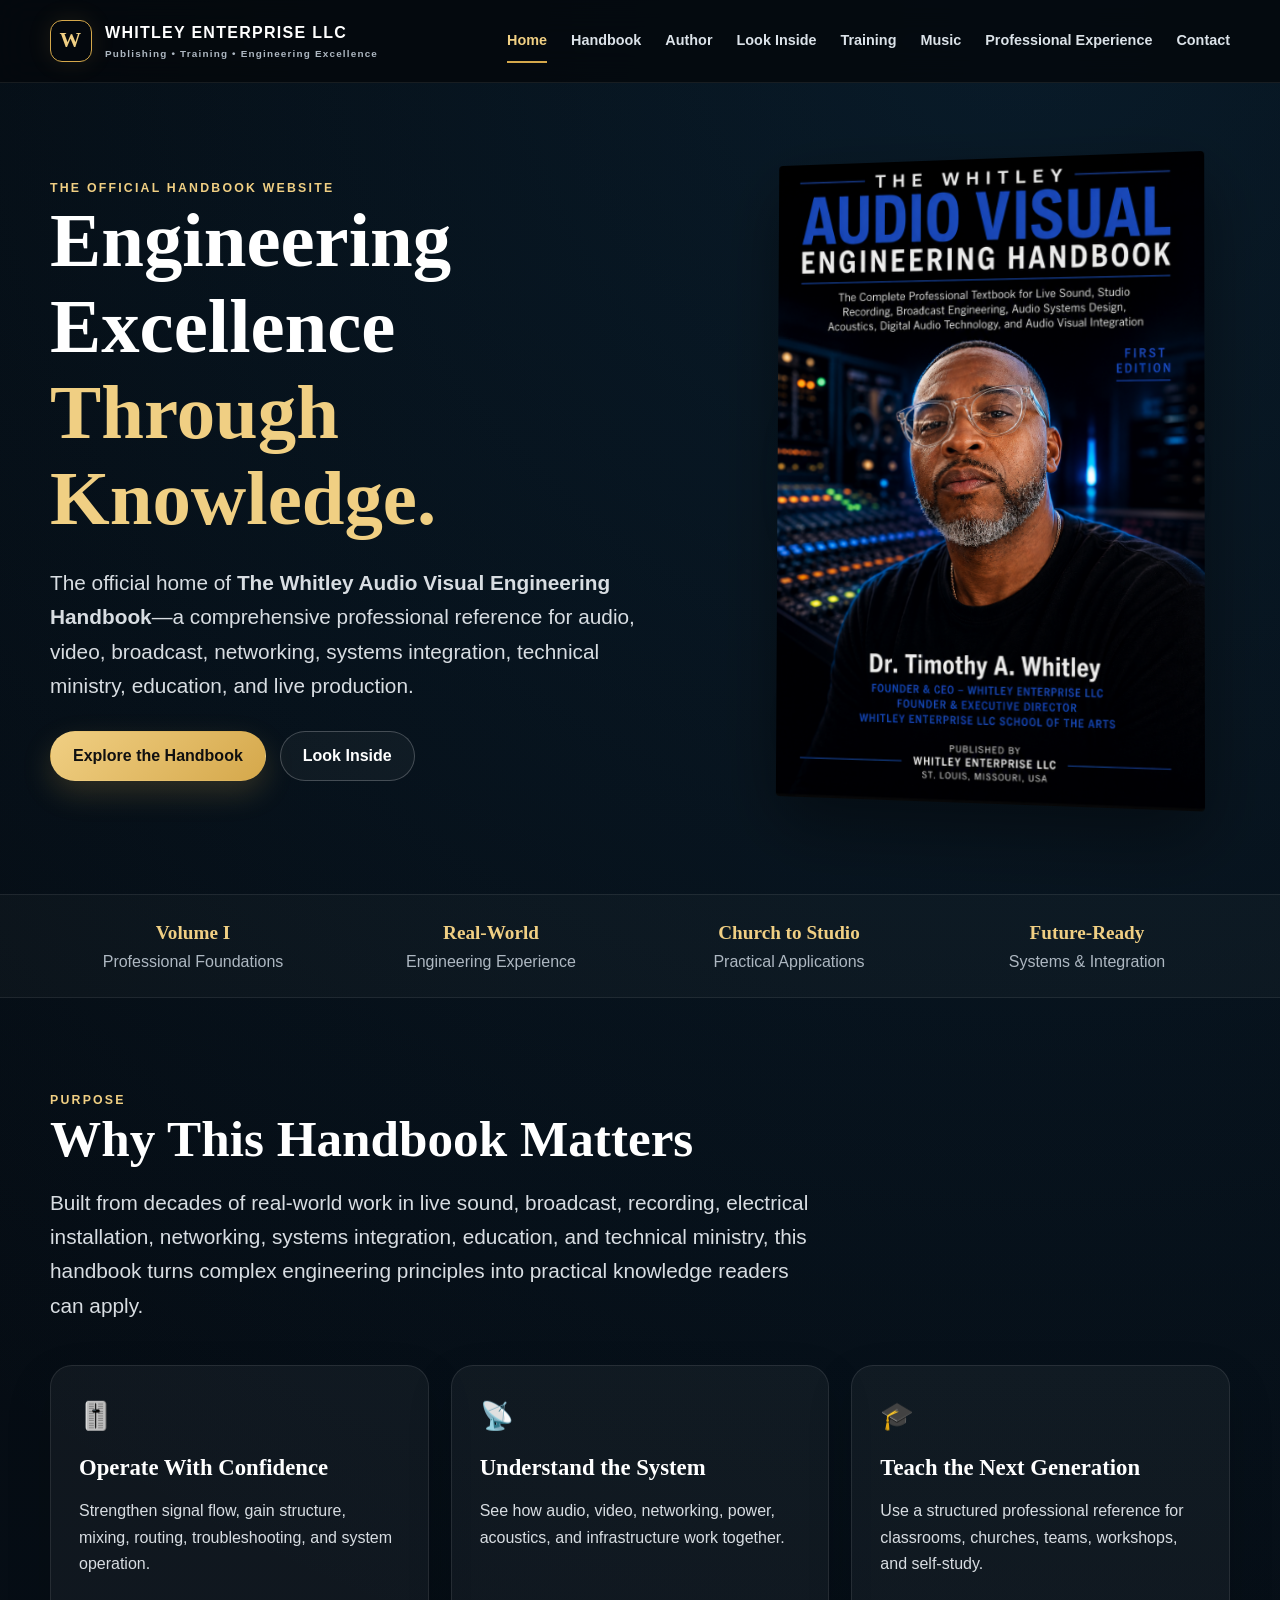
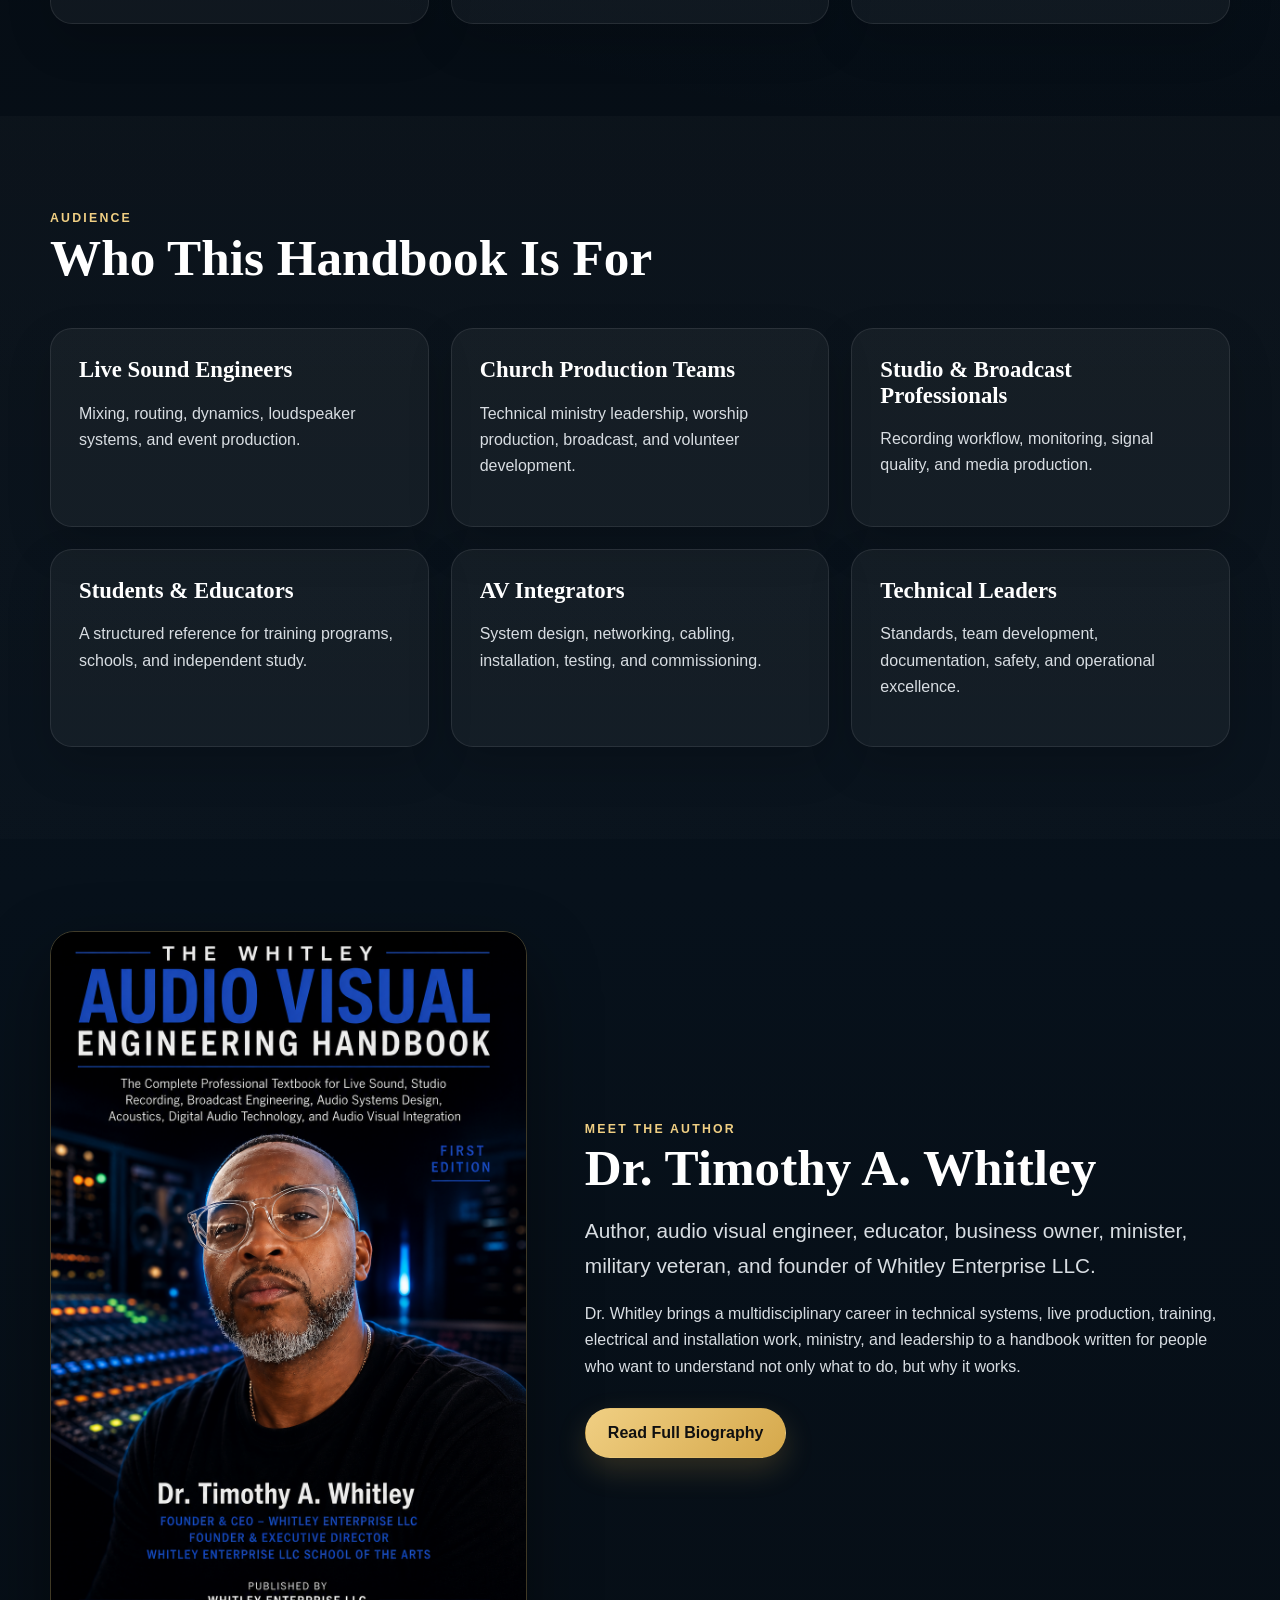
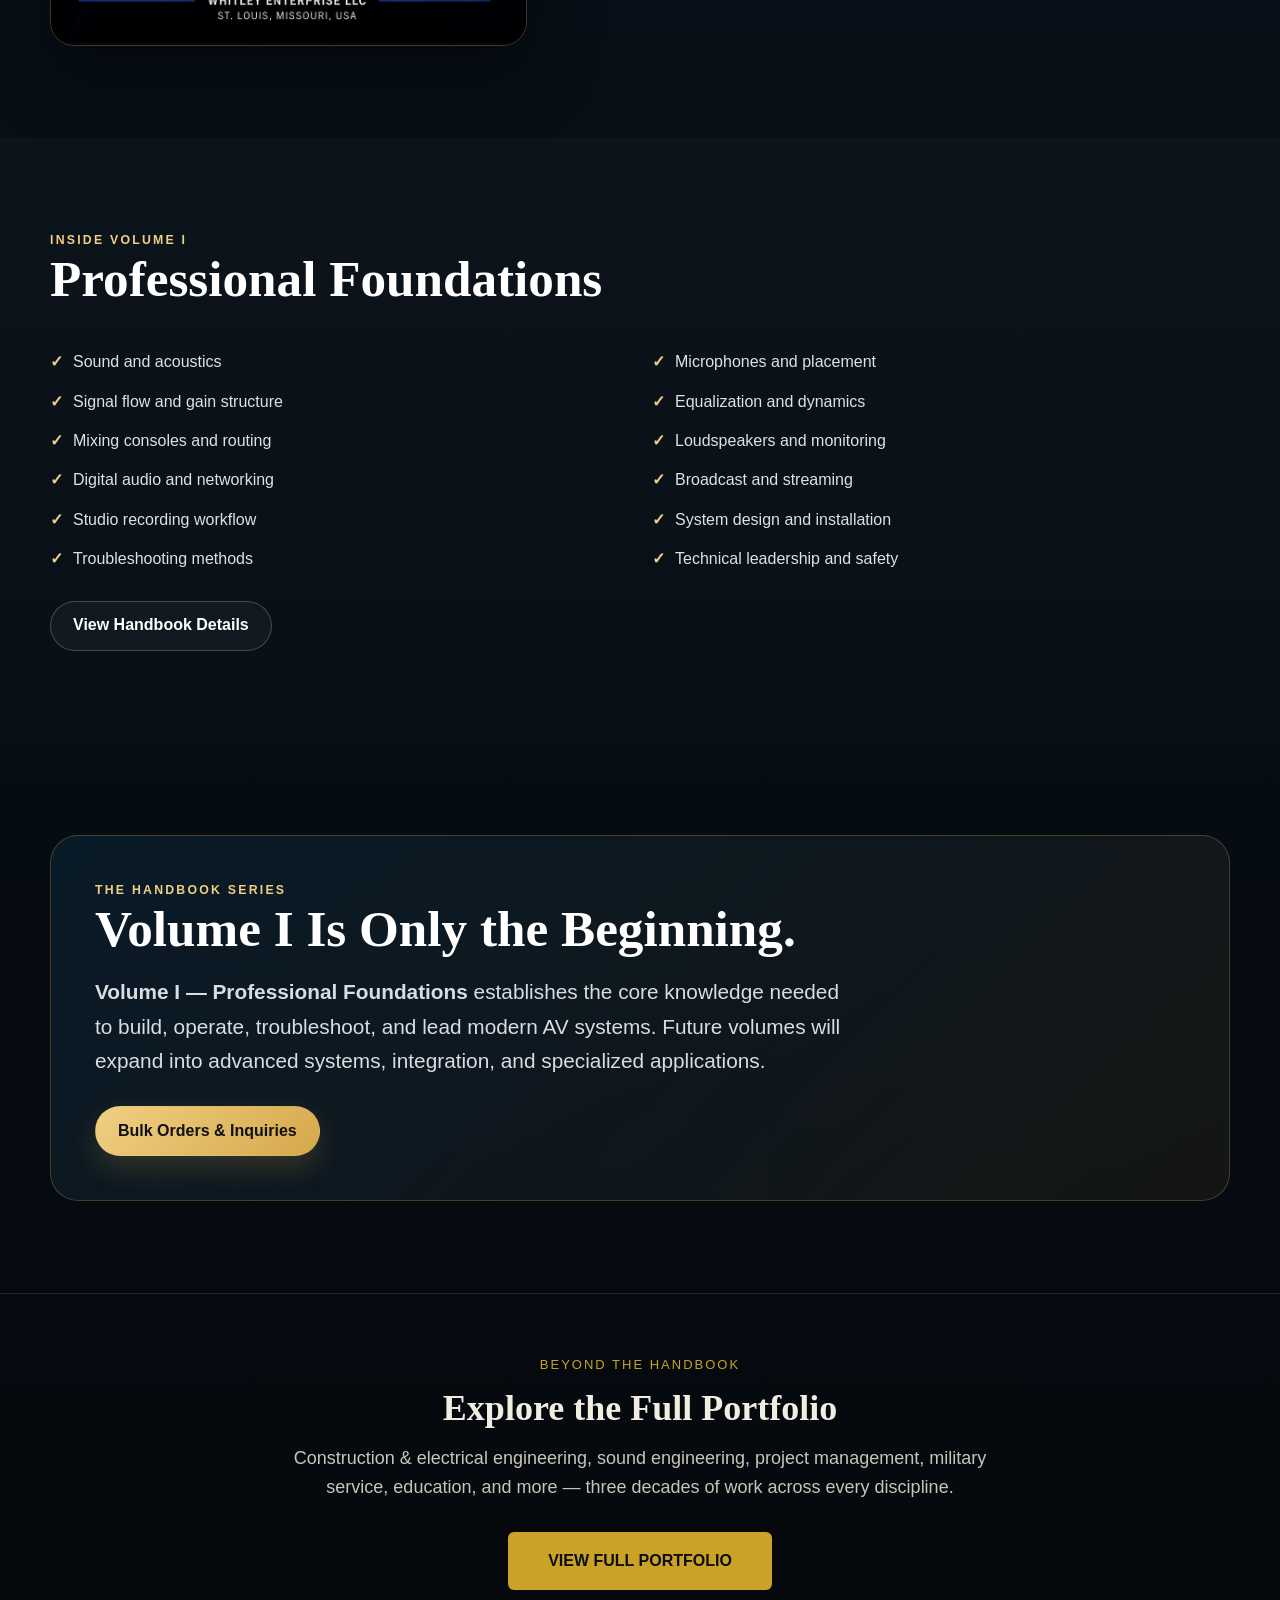
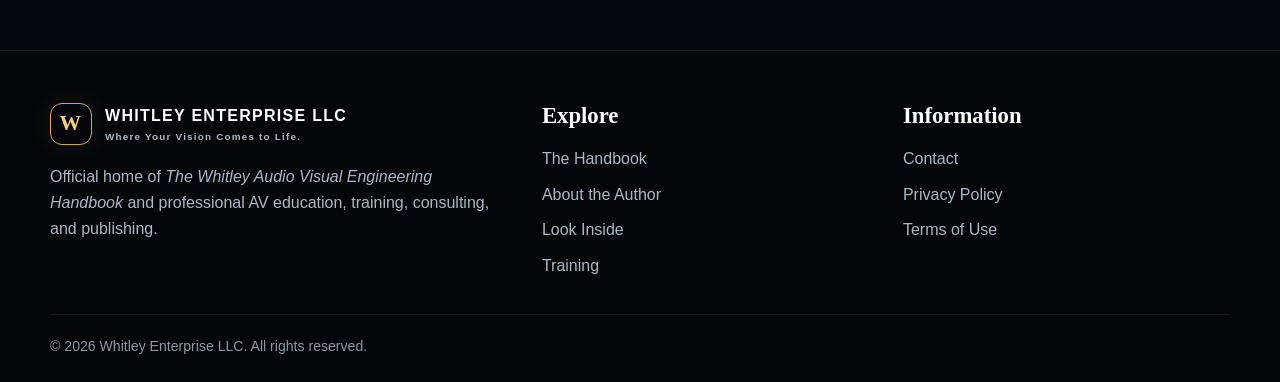
==== index.html @ 66013d03 "Update navigation links in index.html" ====
<!doctype html>
<html lang="en">
<head>
<meta charset="utf-8"><meta name="viewport" content="width=device-width,initial-scale=1">
<title>The Whitley Audio Visual Engineering Handbook | Official Website</title>
<meta name="description" content="Official website of The Whitley Audio Visual Engineering Handbook by Dr. Timothy A. Whitley.">
<link rel="icon" href="assets/images/favicon.svg" type="image/svg+xml">
<link rel="stylesheet" href="assets/css/styles.css">
<link rel="stylesheet" href="assets/css/portfolio.css">  
</head>
<body>

<header class="site-header">
  <div class="container nav-wrap">
    <a class="brand" href="index.html">
      <span class="brand-mark">W</span>
      <span class="brand-copy">WHITLEY ENTERPRISE LLC<small>Publishing • Training • Engineering Excellence</small></span>
    </a>
    <button class="menu-btn" aria-label="Open navigation">☰</button>
    <nav class="nav-links"><a class="active" href="index.html">Home</a>
<a class="" href="handbook.html">Handbook</a>
<a class="" href="author.html">Author</a>
<a class="" href="preview.html">Look Inside</a>
<a class="" href="training.html">Training</a>
<a href="https://tw2698.github.io/timothy-whitley-music/" target="_blank">Music</a>
<a href="portfolio.html">Professional Experience</a><a class="" href="contact.html">Contact</a></nav>
  </div>
</header>

<main>
<section class="hero">
  <div class="container hero-grid">
    <div class="hero-copy">
      <div class="eyebrow">The Official Handbook Website</div>
      <h1>Engineering Excellence <span>Through Knowledge.</span></h1>
      <p class="lead">The official home of <strong>The Whitley Audio Visual Engineering Handbook</strong>—a comprehensive professional reference for audio, video, broadcast, networking, systems integration, technical ministry, education, and live production.</p>
      <div class="btn-row"><a class="btn btn-primary" href="handbook.html">Explore the Handbook</a><a class="btn btn-secondary" href="preview.html">Look Inside</a></div>
    </div>
    <div class="book-stage"><img src="assets/images/book-front.jpg" alt="Front cover of The Whitley Audio Visual Engineering Handbook"></div>
  </div>
</section>
<section class="trust-strip"><div class="container trust-grid"><div><strong>Volume I</strong><span class="muted">Professional Foundations</span></div><div><strong>Real-World</strong><span class="muted">Engineering Experience</span></div><div><strong>Church to Studio</strong><span class="muted">Practical Applications</span></div><div><strong>Future-Ready</strong><span class="muted">Systems & Integration</span></div></div></section>
<section class="section"><div class="container">
  <div class="section-head"><div class="eyebrow">Purpose</div><h2>Why This Handbook Matters</h2><p class="lead">Built from decades of real-world work in live sound, broadcast, recording, electrical installation, networking, systems integration, education, and technical ministry, this handbook turns complex engineering principles into practical knowledge readers can apply.</p></div>
  <div class="grid-3">
    <article class="card"><div class="icon">🎚️</div><h3>Operate With Confidence</h3><p>Strengthen signal flow, gain structure, mixing, routing, troubleshooting, and system operation.</p></article>
    <article class="card"><div class="icon">📡</div><h3>Understand the System</h3><p>See how audio, video, networking, power, acoustics, and infrastructure work together.</p></article>
    <article class="card"><div class="icon">🎓</div><h3>Teach the Next Generation</h3><p>Use a structured professional reference for classrooms, churches, teams, workshops, and self-study.</p></article>
  </div>
</div></section>
<section class="section section-soft"><div class="container">
  <div class="section-head"><div class="eyebrow">Audience</div><h2>Who This Handbook Is For</h2></div>
  <div class="grid-3">
    <div class="card"><h3>Live Sound Engineers</h3><p>Mixing, routing, dynamics, loudspeaker systems, and event production.</p></div>
    <div class="card"><h3>Church Production Teams</h3><p>Technical ministry leadership, worship production, broadcast, and volunteer development.</p></div>
    <div class="card"><h3>Studio & Broadcast Professionals</h3><p>Recording workflow, monitoring, signal quality, and media production.</p></div>
    <div class="card"><h3>Students & Educators</h3><p>A structured reference for training programs, schools, and independent study.</p></div>
    <div class="card"><h3>AV Integrators</h3><p>System design, networking, cabling, installation, testing, and commissioning.</p></div>
    <div class="card"><h3>Technical Leaders</h3><p>Standards, team development, documentation, safety, and operational excellence.</p></div>
  </div>
</div></section>
<section class="section"><div class="container author-split">
  <img class="portrait" src="assets/images/dr-timothy-whitley.jpg" alt="Dr. Timothy A. Whitley">
  <div><div class="eyebrow">Meet the Author</div><h2>Dr. Timothy A. Whitley</h2><p class="lead">Author, audio visual engineer, educator, business owner, minister, military veteran, and founder of Whitley Enterprise LLC.</p><p>Dr. Whitley brings a multidisciplinary career in technical systems, live production, training, electrical and installation work, ministry, and leadership to a handbook written for people who want to understand not only what to do, but why it works.</p><div class="btn-row"><a class="btn btn-primary" href="author.html">Read Full Biography</a></div></div>
</div></section>
<section class="section section-soft"><div class="container">
 <div class="section-head"><div class="eyebrow">Inside Volume I</div><h2>Professional Foundations</h2></div>
 <ul class="feature-list"><li>Sound and acoustics</li><li>Microphones and placement</li><li>Signal flow and gain structure</li><li>Equalization and dynamics</li><li>Mixing consoles and routing</li><li>Loudspeakers and monitoring</li><li>Digital audio and networking</li><li>Broadcast and streaming</li><li>Studio recording workflow</li><li>System design and installation</li><li>Troubleshooting methods</li><li>Technical leadership and safety</li></ul>
 <div class="btn-row"><a class="btn btn-secondary" href="handbook.html">View Handbook Details</a></div>
</div></section>
<section class="section"><div class="container callout"><div class="eyebrow">The Handbook Series</div><h2>Volume I Is Only the Beginning.</h2><p class="lead"><strong>Volume I — Professional Foundations</strong> establishes the core knowledge needed to build, operate, troubleshoot, and lead modern AV systems. Future volumes will expand into advanced systems, integration, and specialized applications.</p><div class="btn-row"><a class="btn btn-primary" href="contact.html">Bulk Orders & Inquiries</a></div></div></section>
<section class="pf-section" style="text-align:center;"><div class="container"><p class="pf-eyebrow">Beyond the Handbook</p><h2 style="color:#f2ede1;font-family:'Playfair Display',serif;font-size:36px;margin-bottom:16px;">Explore the Full Portfolio</h2><p class="pf-lead" style="margin-bottom:30px;">Construction &amp; electrical engineering, sound engineering, project management, military service, education, and more — three decades of work across every discipline.</p><a href="portfolio.html" style="display:inline-block;background:#c9a227;color:#0d0d0d;padding:16px 40px;border-radius:6px;font-weight:600;text-decoration:none;">VIEW FULL PORTFOLIO</a></div></section>  
</main>


<footer class="site-footer">
  <div class="container">
    <div class="footer-grid">
      <div>
        <div class="brand"><span class="brand-mark">W</span><span class="brand-copy">WHITLEY ENTERPRISE LLC<small>Where Your Vision Comes to Life.</small></span></div>
        <p class="muted" style="margin-top:18px">Official home of <em>The Whitley Audio Visual Engineering Handbook</em> and professional AV education, training, consulting, and publishing.</p>
      </div>
      <div><h3>Explore</h3><div class="footer-links"><a href="handbook.html">The Handbook</a><a href="author.html">About the Author</a><a href="preview.html">Look Inside</a><a href="training.html">Training</a></div></div>
      <div><h3>Information</h3><div class="footer-links"><a href="contact.html">Contact</a><a href="privacy.html">Privacy Policy</a><a href="terms.html">Terms of Use</a></div></div>
    </div>
    <div class="copyright">© <span data-year></span> Whitley Enterprise LLC. All rights reserved.</div>
  </div>
</footer>
<script src="assets/js/script.js"></script>

</body></html>
---- assets/css/styles.css ----
:root{
  --ink:#05080c;--navy:#071522;--navy2:#0c2235;--blue:#1c6fa8;
  --gold:#d5a84b;--gold2:#f0cf83;--cream:#f6f0e4;--muted:#aeb8c2;
  --line:rgba(213,168,75,.28);--card:rgba(255,255,255,.045);
  --shadow:0 28px 70px rgba(0,0,0,.42);--radius:22px;--max:1180px
}
*{box-sizing:border-box}html{scroll-behavior:smooth}
body{margin:0;background:
radial-gradient(circle at 80% 0%,rgba(28,111,168,.19),transparent 33%),
linear-gradient(180deg,#04070b 0%,#07111b 48%,#05080c 100%);
color:#fff;font-family:Inter,Arial,sans-serif;line-height:1.65}
img{max-width:100%;display:block}a{color:inherit;text-decoration:none}
.container{width:min(var(--max),calc(100% - 40px));margin:auto}
.eyebrow{color:var(--gold2);text-transform:uppercase;letter-spacing:.18em;font-size:.77rem;font-weight:800}
h1,h2,h3{font-family:Georgia,"Times New Roman",serif;line-height:1.12;margin:0 0 18px}
h1{font-size:clamp(2.7rem,6vw,5.8rem)}h2{font-size:clamp(2rem,4vw,3.45rem)}h3{font-size:1.42rem}
p{margin:0 0 18px;color:#d8dde2}.lead{font-size:clamp(1.05rem,2vw,1.3rem);max-width:760px}
.muted{color:var(--muted)}.gold{color:var(--gold2)}
.site-header{position:sticky;top:0;z-index:100;background:rgba(4,8,12,.82);backdrop-filter:blur(16px);border-bottom:1px solid rgba(255,255,255,.08)}
.nav-wrap{min-height:82px;display:flex;align-items:center;justify-content:space-between;gap:24px}
.brand{display:flex;align-items:center;gap:13px;font-weight:900;letter-spacing:.08em}
.brand-mark{width:42px;height:42px;border:1px solid var(--gold);border-radius:12px;display:grid;place-items:center;color:var(--gold2);font-family:Georgia,serif;font-size:1.35rem;box-shadow:0 0 24px rgba(213,168,75,.12)}
.brand-copy small{display:block;color:var(--muted);font-size:.62rem;letter-spacing:.12em;font-weight:600}
.nav-links{display:flex;gap:24px;align-items:center;font-size:.9rem;font-weight:700}
.nav-links a{color:#dbe2e8;position:relative}.nav-links a:hover,.nav-links a.active{color:var(--gold2)}
.nav-links a.active:after{content:"";position:absolute;height:2px;left:0;right:0;bottom:-10px;background:var(--gold)}
.menu-btn{display:none;background:none;border:1px solid var(--line);color:white;padding:9px 12px;border-radius:10px;font-size:1.2rem}
.btn-row{display:flex;gap:14px;flex-wrap:wrap;margin-top:28px}
.btn{display:inline-flex;align-items:center;justify-content:center;min-height:50px;padding:0 22px;border-radius:999px;font-weight:800;border:1px solid transparent;transition:.25s ease}
.btn-primary{background:linear-gradient(135deg,var(--gold2),var(--gold));color:#101010;box-shadow:0 12px 30px rgba(213,168,75,.2)}
.btn-primary:hover{transform:translateY(-2px);filter:brightness(1.06)}
.btn-secondary{border-color:rgba(255,255,255,.22);background:rgba(255,255,255,.04)}
.btn-secondary:hover{border-color:var(--gold);color:var(--gold2)}
.hero{padding:74px 0 92px;overflow:hidden}.hero-grid{display:grid;grid-template-columns:1.12fr .88fr;align-items:center;gap:70px}
.hero h1 span{display:block;color:var(--gold2)}.hero-copy .lead{margin-top:24px}
.book-stage{position:relative;min-height:620px;display:grid;place-items:center;perspective:1100px}
.book-stage:before{content:"";position:absolute;width:430px;height:430px;border-radius:50%;background:radial-gradient(circle,rgba(28,111,168,.58),rgba(28,111,168,0) 68%);filter:blur(16px)}
.book-stage img{position:relative;width:min(430px,90%);border-radius:4px;box-shadow:var(--shadow);transform:rotateY(-7deg) rotateX(1deg);transition:transform .2s ease;z-index:2}
.book-stage:after{content:"";position:absolute;width:70%;height:38px;bottom:60px;background:rgba(0,0,0,.64);filter:blur(24px);border-radius:50%}
.trust-strip{border-top:1px solid rgba(255,255,255,.08);border-bottom:1px solid rgba(255,255,255,.08);background:rgba(255,255,255,.025)}
.trust-grid{display:grid;grid-template-columns:repeat(4,1fr);text-align:center;padding:22px 0;gap:12px}
.trust-grid strong{color:var(--gold2);display:block;font-family:Georgia,serif;font-size:1.2rem}
.section{padding:92px 0}.section-soft{background:linear-gradient(180deg,rgba(255,255,255,.025),rgba(255,255,255,.012))}
.section-head{max-width:760px;margin-bottom:42px}.grid-3{display:grid;grid-template-columns:repeat(3,1fr);gap:22px}.grid-2{display:grid;grid-template-columns:repeat(2,1fr);gap:28px}
.card{background:var(--card);border:1px solid rgba(255,255,255,.09);border-radius:var(--radius);padding:28px;box-shadow:0 18px 45px rgba(0,0,0,.16)}
.card:hover{border-color:var(--line);transform:translateY(-3px);transition:.25s ease}.card .icon{font-size:1.7rem;margin-bottom:16px}
.feature-list{display:grid;grid-template-columns:repeat(2,1fr);gap:13px 24px;padding:0;list-style:none}.feature-list li{color:#dbe2e8}.feature-list li:before{content:"✓";color:var(--gold2);font-weight:900;margin-right:10px}
.author-split{display:grid;grid-template-columns:.85fr 1.15fr;gap:58px;align-items:center}.portrait{border-radius:24px;border:1px solid var(--line);box-shadow:var(--shadow)}
.quote{font-family:Georgia,serif;font-size:1.35rem;color:#fff;border-left:3px solid var(--gold);padding-left:22px}
.callout{padding:44px;border:1px solid var(--line);border-radius:28px;background:linear-gradient(135deg,rgba(28,111,168,.15),rgba(213,168,75,.07))}
.page-hero{padding:88px 0 62px;border-bottom:1px solid rgba(255,255,255,.08)}.page-hero h1{font-size:clamp(2.7rem,5vw,4.9rem)}
.wrap-image{border-radius:20px;border:1px solid var(--line);box-shadow:var(--shadow)}
.timeline{display:grid;gap:16px}.timeline-item{display:grid;grid-template-columns:160px 1fr;gap:28px;padding:22px 0;border-bottom:1px solid rgba(255,255,255,.08)}
.timeline-item strong{color:var(--gold2)}
.contact-grid{display:grid;grid-template-columns:.8fr 1.2fr;gap:34px}.contact-card a{color:var(--gold2)}
.form-note{padding:18px;border:1px solid var(--line);border-radius:14px;background:rgba(213,168,75,.06)}
.faq details{border-bottom:1px solid rgba(255,255,255,.1);padding:18px 0}.faq summary{cursor:pointer;font-weight:800;color:#fff}
.site-footer{padding:52px 0 24px;border-top:1px solid rgba(255,255,255,.09);background:#030609}
.footer-grid{display:grid;grid-template-columns:1.4fr 1fr 1fr;gap:34px}.footer-links{display:grid;gap:9px}.footer-links a{color:var(--muted)}.footer-links a:hover{color:var(--gold2)}
.copyright{margin-top:35px;padding-top:20px;border-top:1px solid rgba(255,255,255,.07);color:#8d98a2;font-size:.88rem}
.badge{display:inline-block;padding:7px 11px;border:1px solid var(--line);border-radius:999px;color:var(--gold2);font-size:.78rem;font-weight:800;margin:3px}
@media(max-width:900px){
 .hero-grid,.author-split,.contact-grid,.grid-3,.grid-2{grid-template-columns:1fr}
 .hero{padding-top:46px}.book-stage{min-height:520px}.trust-grid{grid-template-columns:repeat(2,1fr)}
 .nav-links{display:none;position:absolute;top:82px;left:0;right:0;background:#06101a;padding:22px 24px;flex-direction:column;align-items:flex-start;border-bottom:1px solid var(--line)}
 .nav-links.open{display:flex}.menu-btn{display:block}.footer-grid{grid-template-columns:1fr}
 .timeline-item{grid-template-columns:1fr;gap:4px}
}
@media(max-width:560px){
 .container{width:min(var(--max),calc(100% - 26px))}.section{padding:68px 0}
 .feature-list{grid-template-columns:1fr}.trust-grid{grid-template-columns:1fr 1fr}.brand-copy{font-size:.78rem}
 .brand-copy small{display:none}.book-stage{min-height:440px}.book-stage img{width:min(340px,88%)}
}
---- assets/css/portfolio.css ----
.pf-main {
  font-family: 'Inter', sans-serif;
  background: #0d0d0d;
  color: #f2ede1;
}

.pf-main h1, .pf-main h2, .pf-main h3 {
  font-family: 'Playfair Display', serif;
  color: #f2ede1;
}

.pf-hero {
  padding: 100px 20px 60px;
  text-align: center;
}

.pf-eyebrow {
  color: #c9a227;
  letter-spacing: 2px;
  text-transform: uppercase;
  font-size: 13px;
  margin-bottom: 12px;
}

.pf-hero h1 {
  font-size: 48px;
  margin-bottom: 16px;
}

.pf-lead {
  font-size: 18px;
  color: #c9c4b8;
  max-width: 700px;
  margin: 0 auto;
  line-height: 1.6;
}

.pf-section {
  padding: 60px 20px;
  border-top: 1px solid #262626;
}

.pf-grid {
  display: grid;
  grid-template-columns: repeat(auto-fit, minmax(280px, 1fr));
  gap: 30px;
  max-width: 1100px;
  margin: 0 auto;
}

.pf-card {
  background: #161616;
  border: 1px solid #262626;
  border-radius: 10px;
  padding: 30px;
}

.pf-card h2 {
  font-size: 22px;
  margin-bottom: 12px;
  color: #c9a227;
}

.pf-card p {
  color: #c9c4b8;
  line-height: 1.6;
  font-size: 15px;
}

.pf-military, .pf-stats, .pf-education {
  text-align: center;
}

.pf-branch-grid {
  display: grid;
  grid-template-columns: repeat(auto-fit, minmax(280px, 1fr));
  gap: 30px;
  max-width: 800px;
  margin: 30px auto 0;
  text-align: left;
}

.pf-branch {
  background: #161616;
  border: 1px solid #262626;
  border-radius: 10px;
  padding: 25px 30px;
}

.pf-branch h3 {
  color: #c9a227;
  font-size: 18px;
  margin-bottom: 12px;
}

.pf-branch ul {
  list-style: none;
  padding: 0;
  color: #c9c4b8;
  line-height: 1.9;
}

.pf-stat-grid {
  display: flex;
  justify-content: center;
  gap: 60px;
  flex-wrap: wrap;
  margin-top: 30px;
}

.pf-stat {
  display: flex;
  flex-direction: column;
  align-items: center;
}

.pf-stat-num {
  font-family: 'Playfair Display', serif;
  font-size: 56px;
  color: #c9a227;
  font-weight: 600;
}

.pf-stat-label {
  color: #c9c4b8;
  font-size: 14px;
  max-width: 200px;
  margin-top: 8px;
}
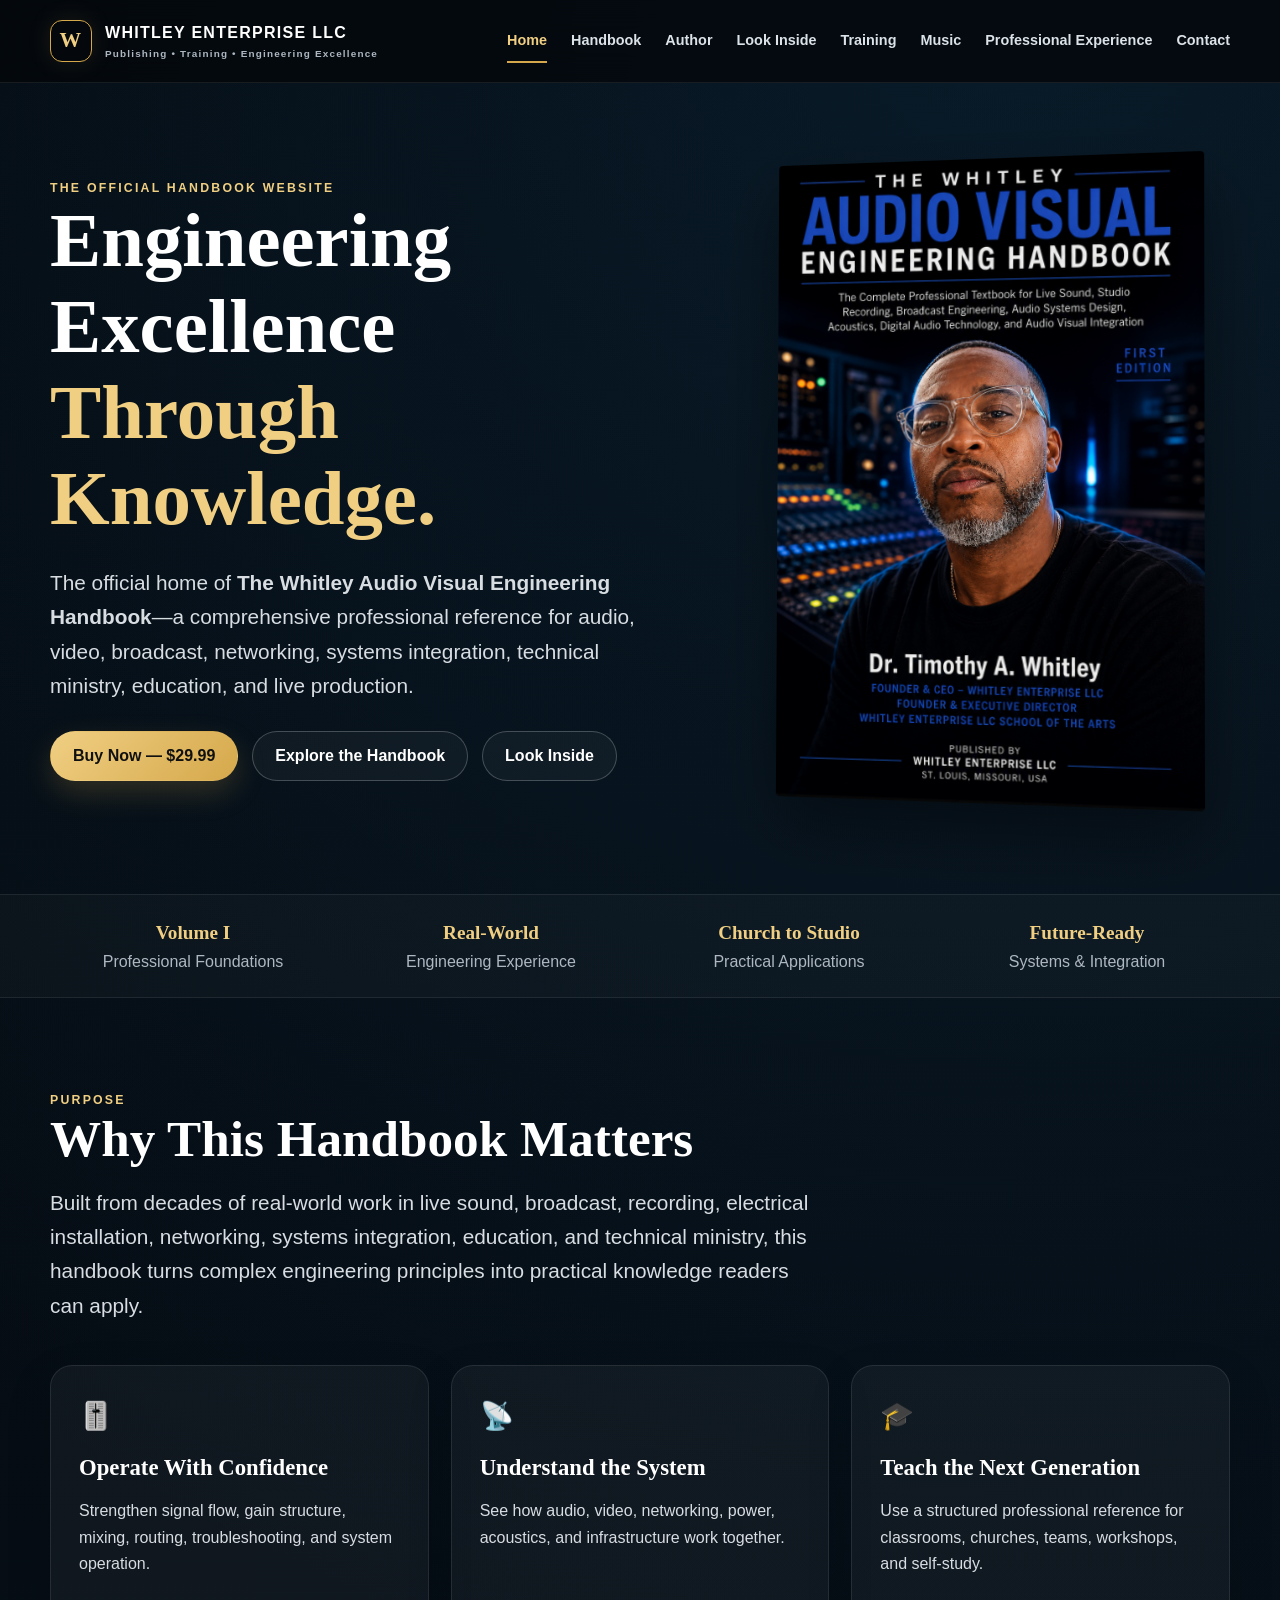
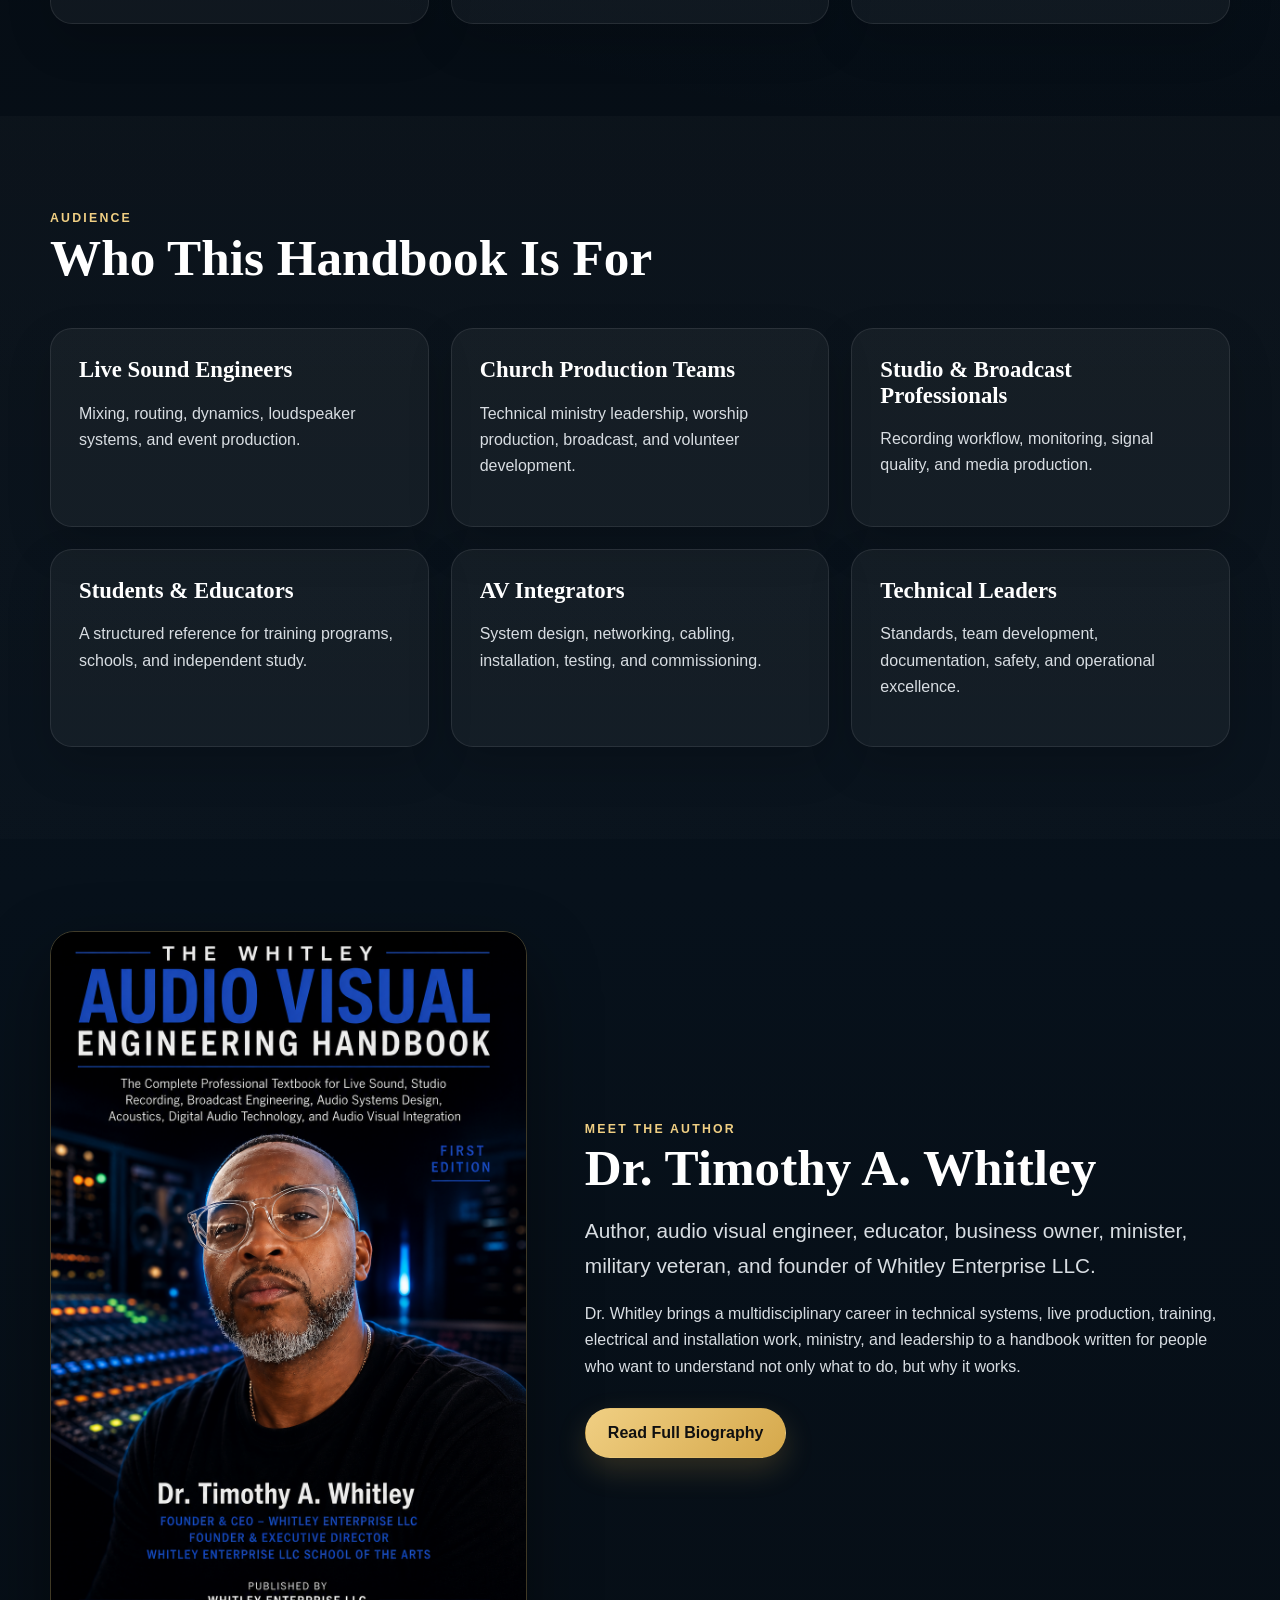
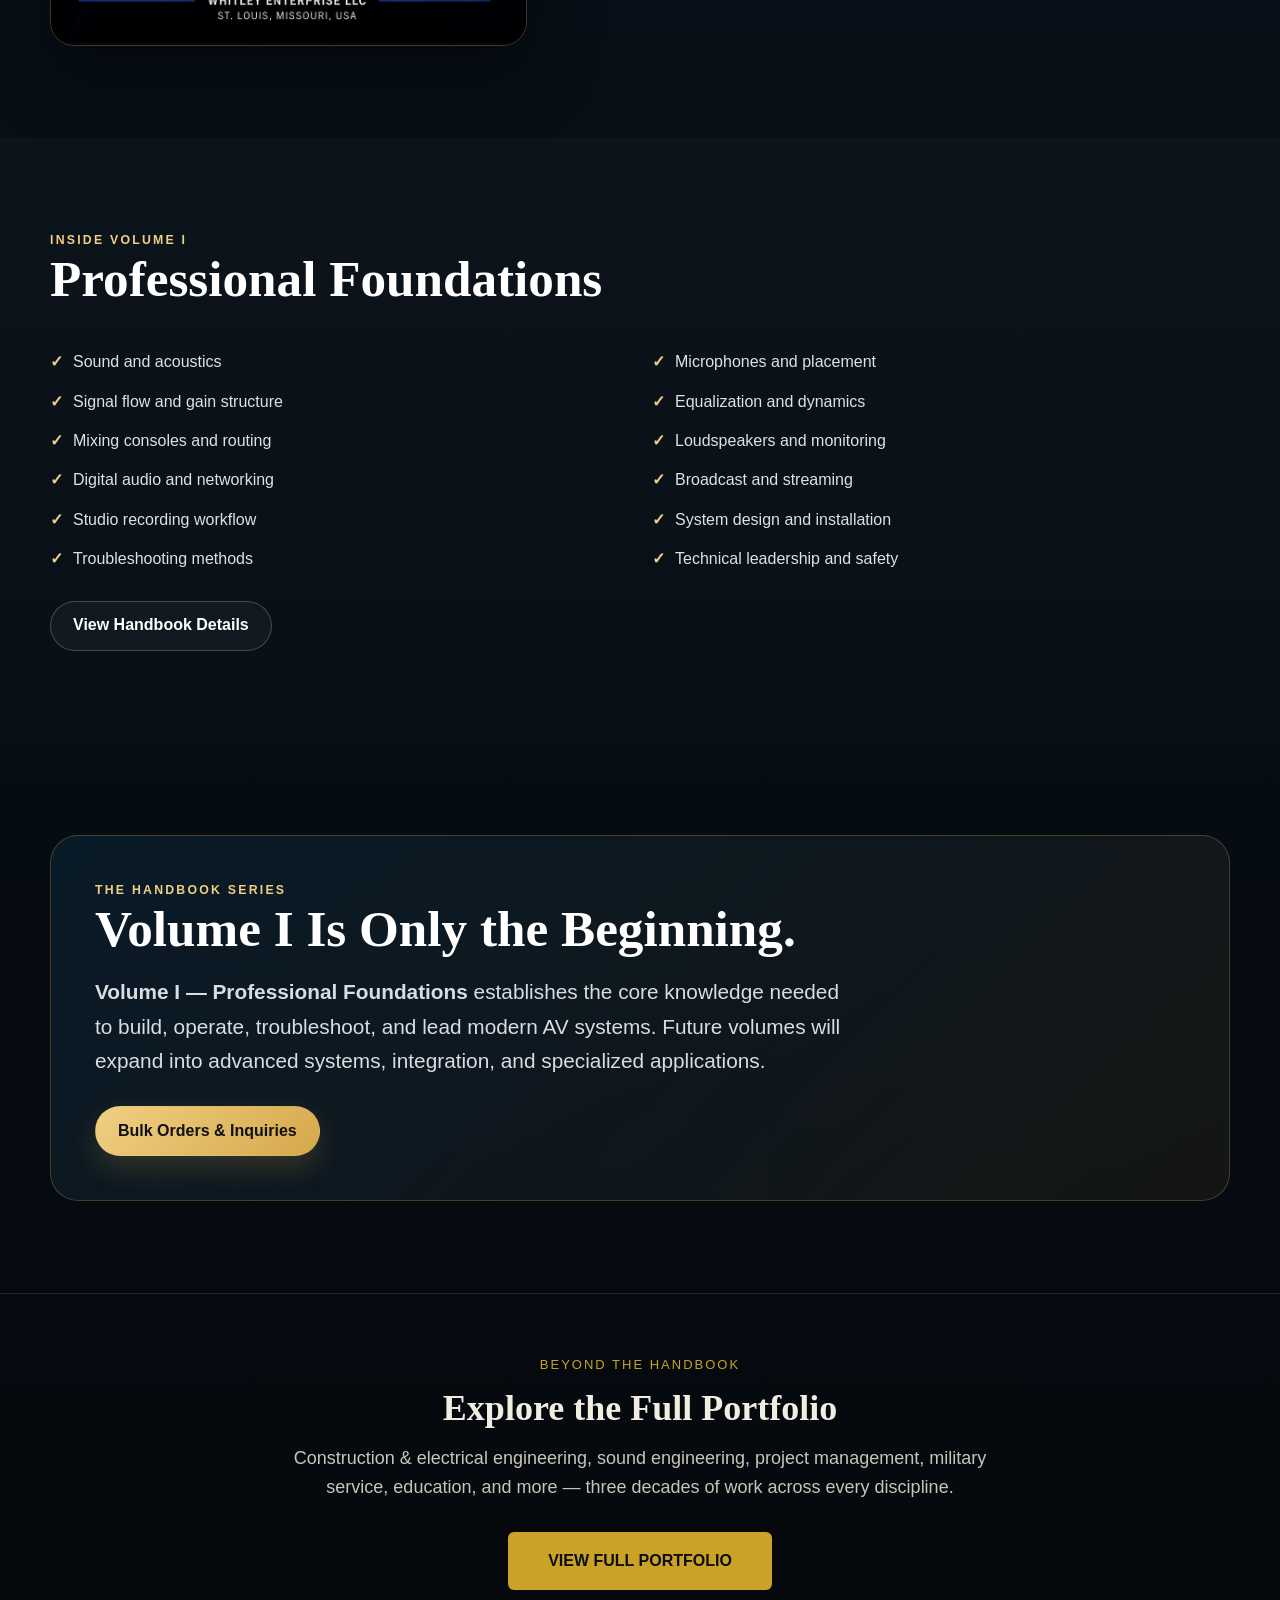
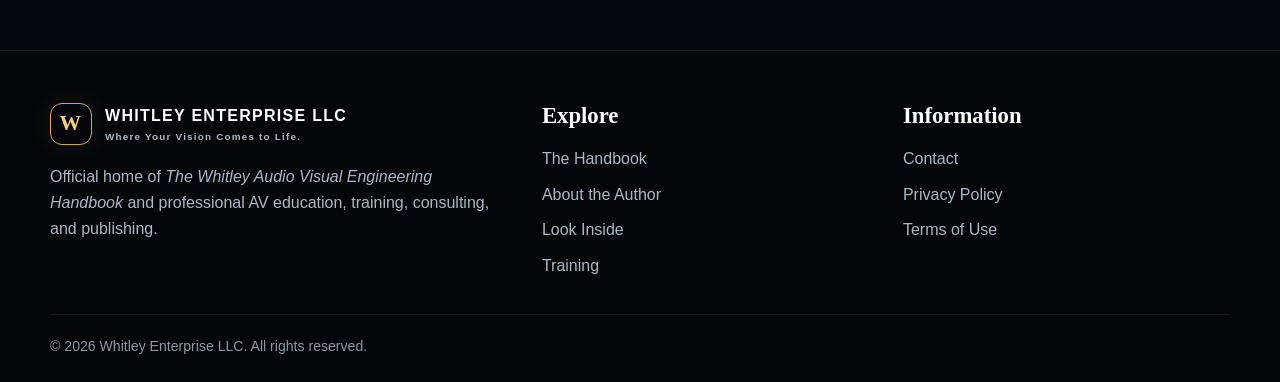
==== commit 46b421e6: "Update button links for handbook purchase and exploration" ====
--- a/index.html
+++ b/index.html
@@ -34,7 +34,7 @@
       <div class="eyebrow">The Official Handbook Website</div>
       <h1>Engineering Excellence <span>Through Knowledge.</span></h1>
       <p class="lead">The official home of <strong>The Whitley Audio Visual Engineering Handbook</strong>—a comprehensive professional reference for audio, video, broadcast, networking, systems integration, technical ministry, education, and live production.</p>
-      <div class="btn-row"><a class="btn btn-primary" href="handbook.html">Explore the Handbook</a><a class="btn btn-secondary" href="preview.html">Look Inside</a></div>
+      <div class="btn-row"><a class="btn btn-primary" href="https://whitleyenterprisellc.gumroad.com/l/handbook" target="_blank">Buy Now — $29.99</a><a class="btn btn-secondary" href="handbook.html">Explore the Handbook</a><a class="btn btn-secondary" href="preview.html">Look Inside</a></div>
     </div>
     <div class="book-stage"><img src="assets/images/book-front.jpg" alt="Front cover of The Whitley Audio Visual Engineering Handbook"></div>
   </div>
--- a/assets/css/portfolio.css
+++ b/assets/css/portfolio.css
@@ -127,3 +127,146 @@
   max-width: 200px;
   margin-top: 8px;
 }
+.pf-tagline {
+  font-size: 22px;
+  color: #f2ede1;
+  font-family: 'Playfair Display', serif;
+  margin: 10px 0 24px;
+}
+
+.pf-quicknav {
+  background: #161616;
+  border-top: 1px solid #262626;
+  border-bottom: 1px solid #262626;
+  overflow-x: auto;
+  white-space: nowrap;
+  padding: 4px 0;
+}
+
+.pf-quicknav-row {
+  display: flex;
+  gap: 8px;
+  padding: 10px 20px;
+}
+
+.pf-quicknav a {
+  color: #c9c4b8;
+  text-decoration: none;
+  font-size: 13px;
+  padding: 8px 16px;
+  border: 1px solid #333;
+  border-radius: 20px;
+  white-space: nowrap;
+  transition: all 0.2s;
+}
+
+.pf-quicknav a:hover {
+  color: #0d0d0d;
+  background: #c9a227;
+  border-color: #c9a227;
+}
+
+.pf-alt {
+  background: #131313;
+}
+
+.pf-tag-grid {
+  display: flex;
+  flex-wrap: wrap;
+  justify-content: center;
+  gap: 12px;
+  margin-top: 24px;
+}
+
+.pf-tag-grid span {
+  background: #1c1c1c;
+  border: 1px solid #333;
+  color: #f2ede1;
+  padding: 10px 18px;
+  border-radius: 6px;
+  font-size: 14px;
+}
+
+.pf-two-col {
+  display: grid;
+  grid-template-columns: 1fr 1fr;
+  gap: 40px;
+  align-items: start;
+}
+
+@media (max-width: 768px) {
+  .pf-two-col { grid-template-columns: 1fr; }
+}
+
+.pf-highlight-box {
+  background: #161616;
+  border: 1px solid #262626;
+  border-radius: 10px;
+  padding: 25px 30px;
+}
+
+.pf-highlight-box h3 {
+  color: #c9a227;
+  font-size: 18px;
+  margin-bottom: 12px;
+}
+
+.pf-highlight-box ul {
+  list-style: none;
+  padding: 0;
+  color: #c9c4b8;
+  line-height: 1.9;
+}
+
+.pf-pill-row {
+  display: flex;
+  flex-wrap: wrap;
+  gap: 10px;
+  margin-top: 20px;
+}
+
+.pf-pill-row span {
+  background: #1c1c1c;
+  border: 1px solid #333;
+  color: #c9c4b8;
+  padding: 8px 16px;
+  border-radius: 20px;
+  font-size: 13px;
+}
+
+.pf-subhead {
+  margin-top: 40px;
+  font-size: 24px;
+}
+
+.pf-edu-grid {
+  display: grid;
+  grid-template-columns: repeat(auto-fit, minmax(240px, 1fr));
+  gap: 24px;
+  margin-top: 30px;
+  text-align: left;
+}
+
+.pf-btn-row {
+  display: flex;
+  gap: 16px;
+  justify-content: center;
+  flex-wrap: wrap;
+  margin-top: 24px;
+}
+
+.pf-btn {
+  display: inline-block;
+  background: #c9a227;
+  color: #0d0d0d;
+  padding: 14px 32px;
+  border-radius: 6px;
+  font-weight: 600;
+  text-decoration: none;
+}
+
+.pf-btn-outline {
+  background: transparent;
+  border: 1px solid #c9a227;
+  color: #c9a227;
+}
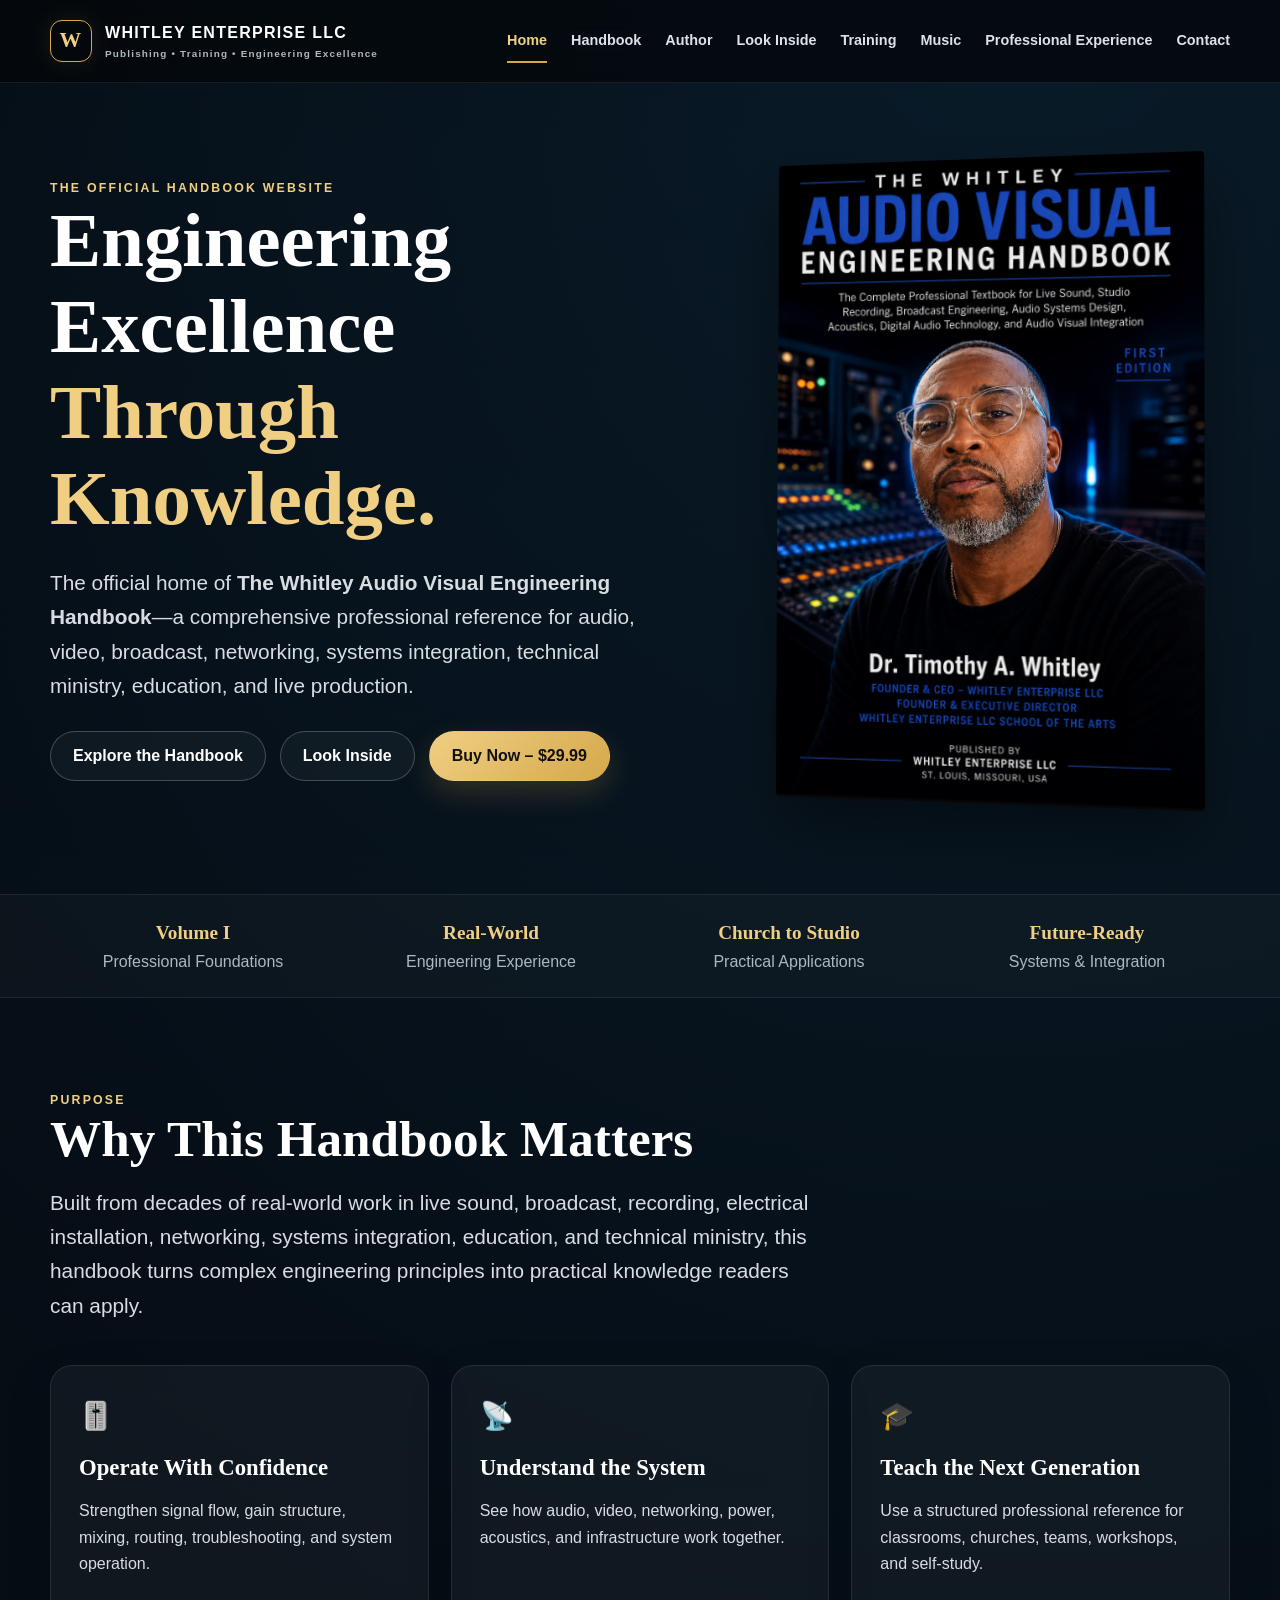
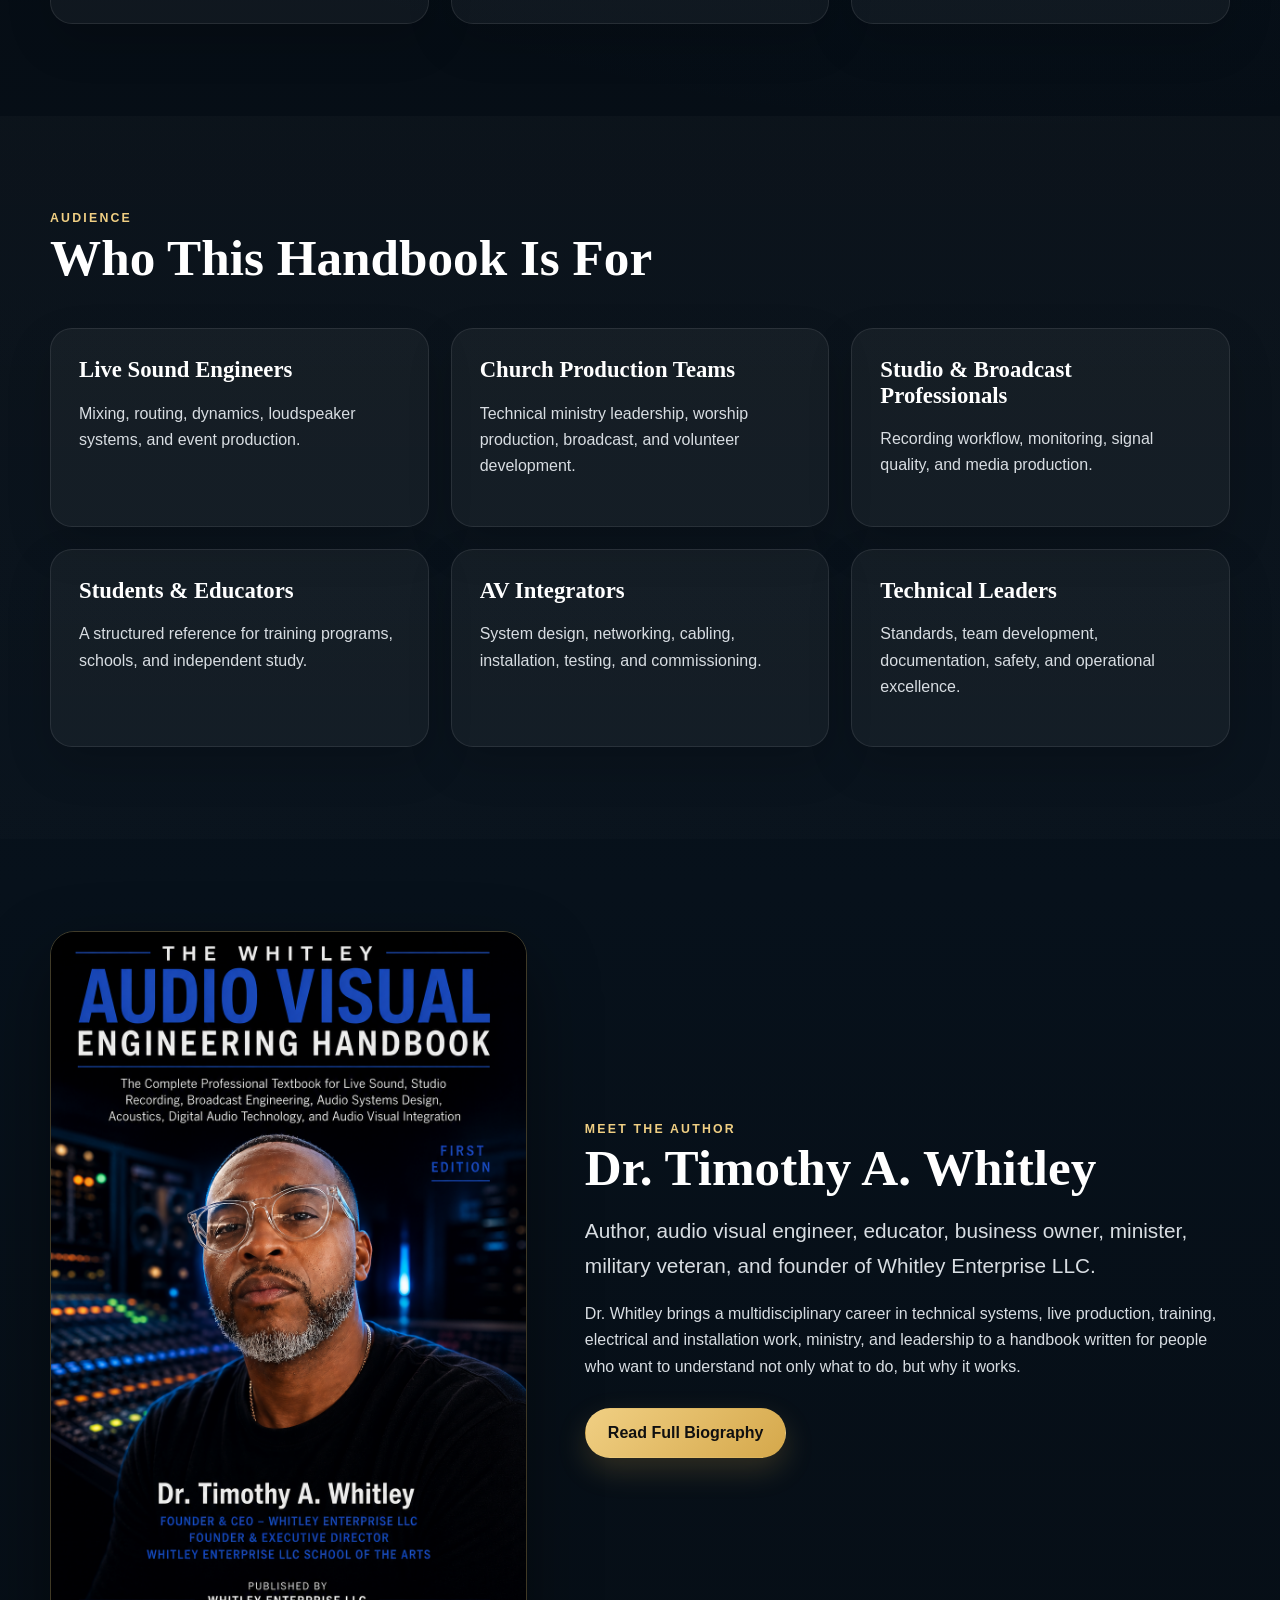
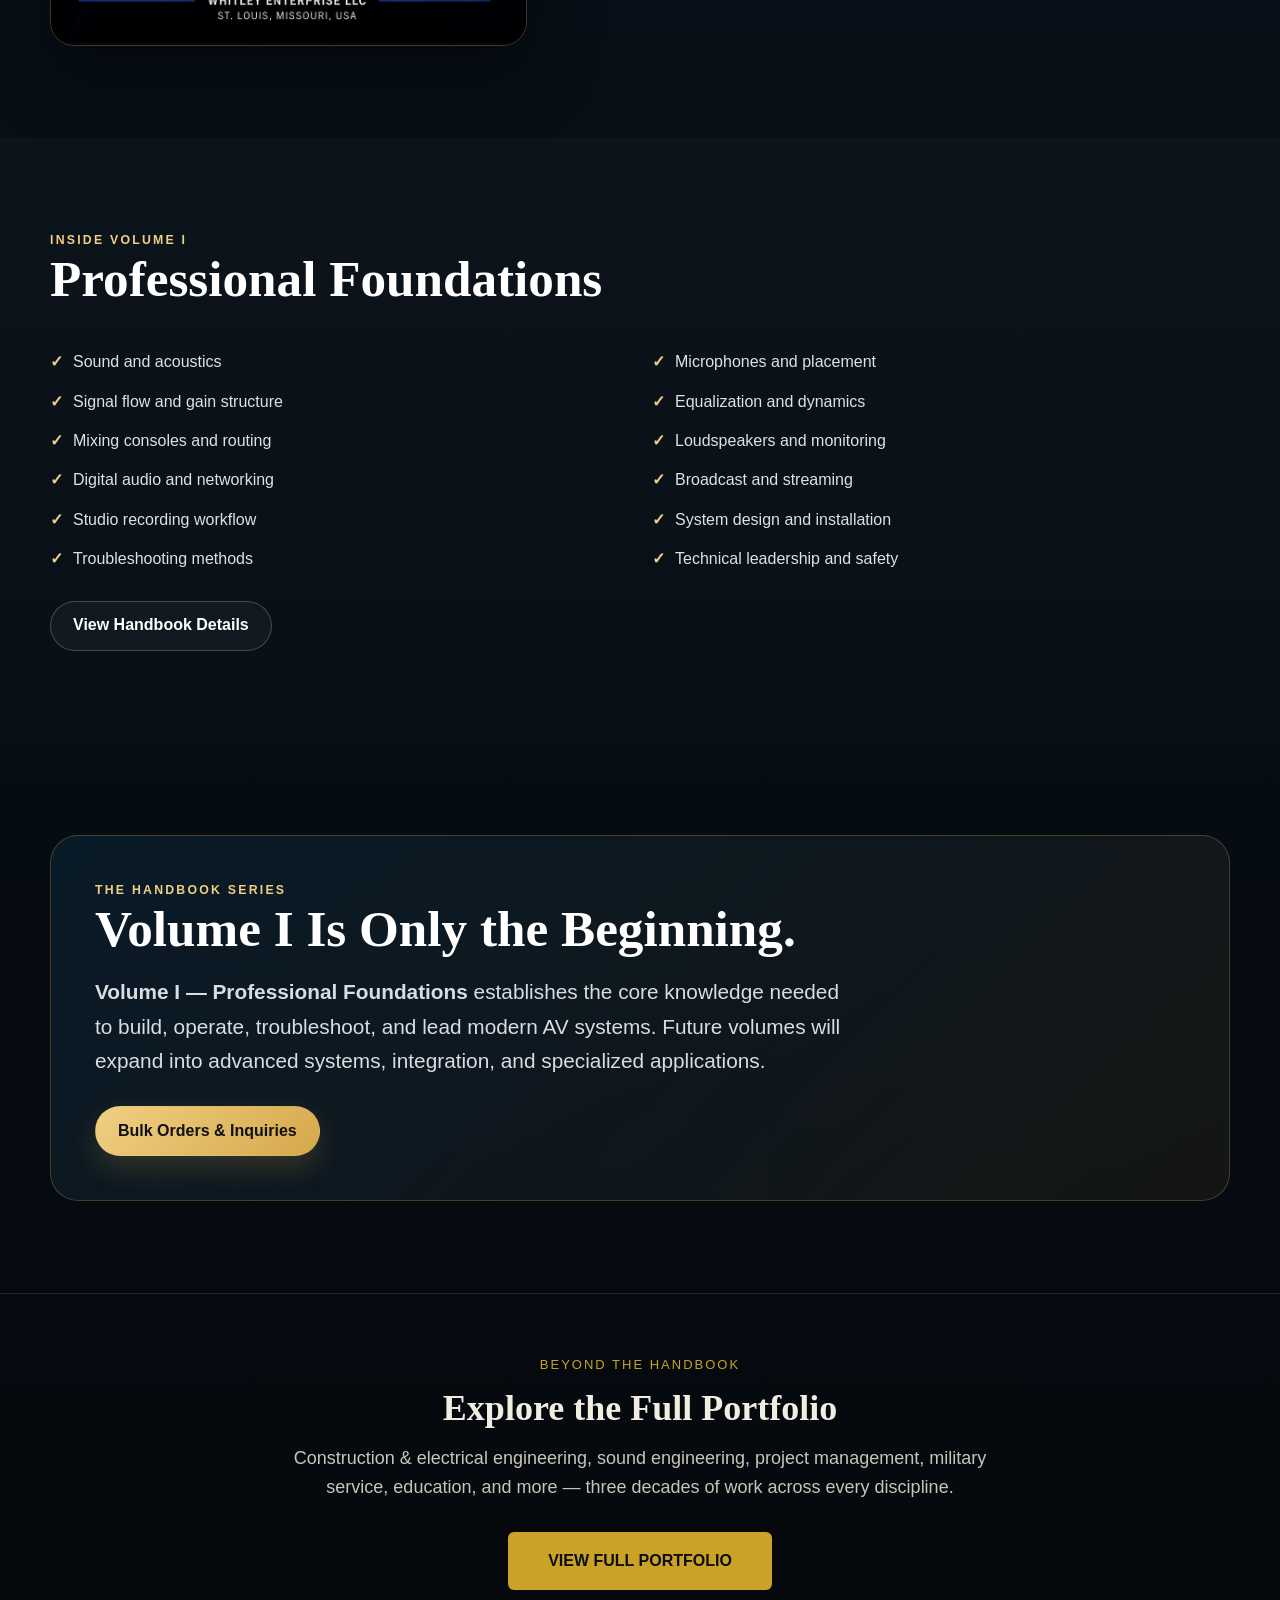
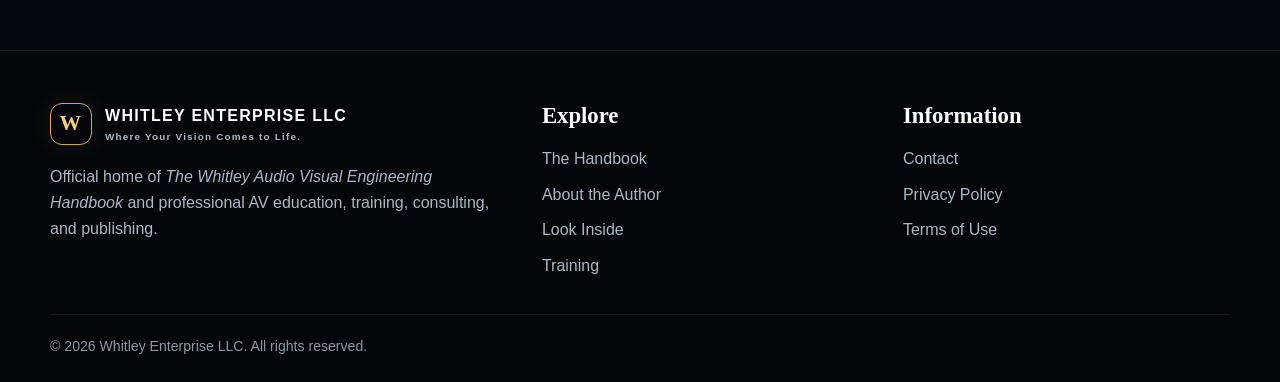
==== commit 7b3a714d: "Update index.html" ====
--- a/index.html
+++ b/index.html
@@ -34,8 +34,7 @@
       <div class="eyebrow">The Official Handbook Website</div>
       <h1>Engineering Excellence <span>Through Knowledge.</span></h1>
       <p class="lead">The official home of <strong>The Whitley Audio Visual Engineering Handbook</strong>—a comprehensive professional reference for audio, video, broadcast, networking, systems integration, technical ministry, education, and live production.</p>
-      <div class="btn-row"><a class="btn btn-primary" href="https://whitleyenterprisellc.gumroad.com/l/handbook" target="_blank">Buy Now — $29.99</a><a class="btn btn-secondary" href="handbook.html">Explore the Handbook</a><a class="btn btn-secondary" href="preview.html">Look Inside</a></div>
-    </div>
+<div class="btn-row"><a class="btn btn-secondary" href="handbook.html">Explore the Handbook</a><a class="btn btn-secondary" href="preview.html">Look Inside</a><a class="btn btn-primary" href="https://whitleyenterprisellc.gumroad.com/l/handbook" target="_blank">Buy Now – $29.99</a></div>    </div>
     <div class="book-stage"><img src="assets/images/book-front.jpg" alt="Front cover of The Whitley Audio Visual Engineering Handbook"></div>
   </div>
 </section>
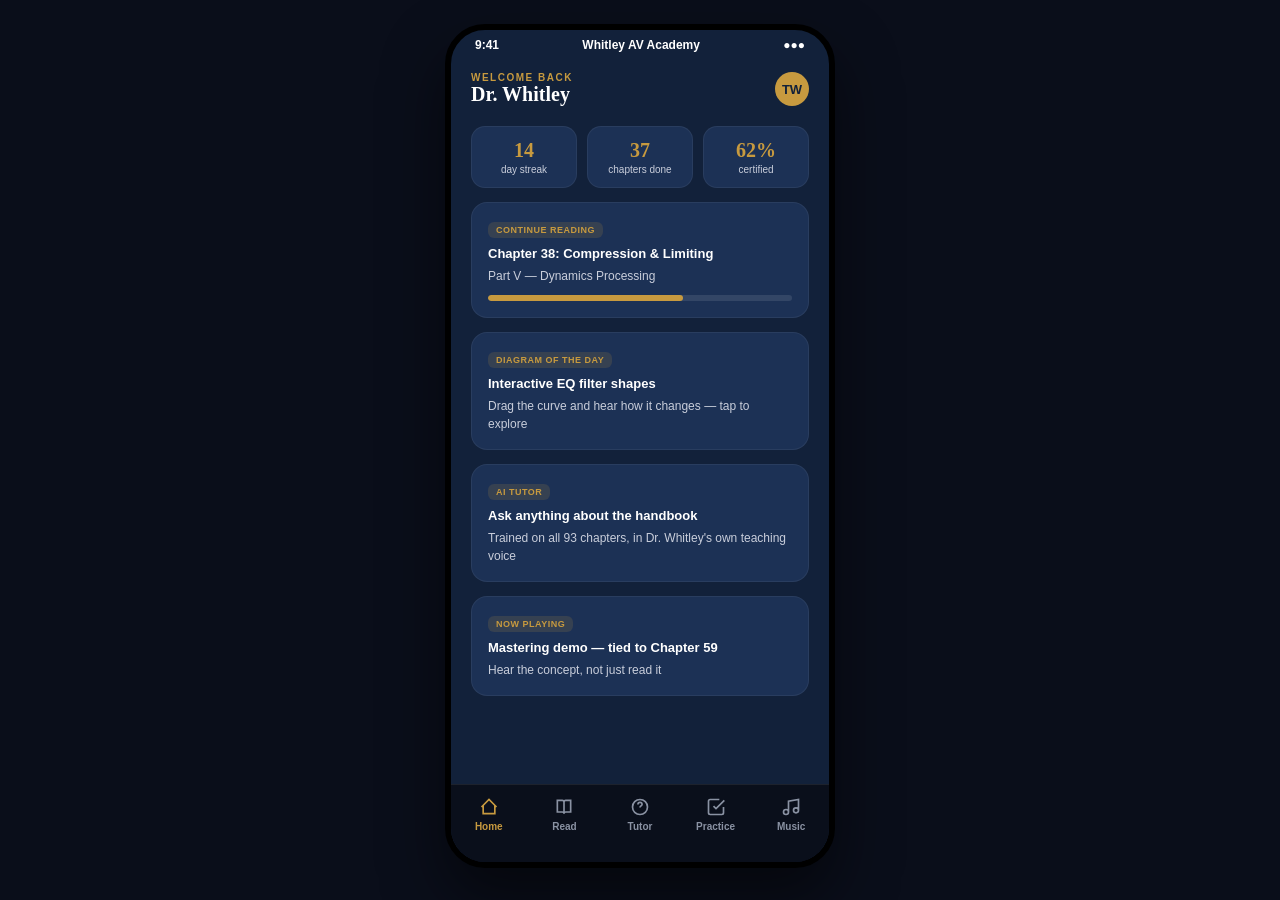
==== commit 2cefc7e2: "Add files via upload" ====
--- a/index.html
+++ b/index.html
@@ -1,90 +1,473 @@
-<!doctype html>
+<!DOCTYPE html>
 <html lang="en">
 <head>
-<meta charset="utf-8"><meta name="viewport" content="width=device-width,initial-scale=1">
-<title>The Whitley Audio Visual Engineering Handbook | Official Website</title>
-<meta name="description" content="Official website of The Whitley Audio Visual Engineering Handbook by Dr. Timothy A. Whitley.">
-<link rel="icon" href="assets/images/favicon.svg" type="image/svg+xml">
-<link rel="stylesheet" href="assets/css/styles.css">
-<link rel="stylesheet" href="assets/css/portfolio.css">  
+<meta charset="UTF-8">
+<meta name="viewport" content="width=device-width, initial-scale=1.0, viewport-fit=cover">
+<title>Whitley AV Academy</title>
+<link rel="manifest" href="manifest.json">
+<link rel="icon" href="icon-192.png">
+<link rel="apple-touch-icon" href="icon-192.png">
+<meta name="apple-mobile-web-app-capable" content="yes">
+<meta name="apple-mobile-web-app-status-bar-style" content="black-translucent">
+<meta name="apple-mobile-web-app-title" content="AV Academy">
+<meta name="theme-color" content="#12213A">
+<style>
+  :root {
+    --navy: #12213A;
+    --navy-light: #1c3155;
+    --navy-lighter: #24406b;
+    --gold: #C79A3F;
+    --gold-light: #e0c073;
+    --gray: #8a92a3;
+    --gray-light: #c9cedb;
+    --cream: #f5f2ea;
+    --red: #a53d3d;
+    --blue: #3e5a86;
+    --green: #2f7a4f;
+  }
+  * { box-sizing: border-box; margin: 0; padding: 0; }
+  body {
+    font-family: -apple-system, BlinkMacSystemFont, "Segoe UI", Roboto, sans-serif;
+    background: #0a0e1a;
+    display: flex;
+    justify-content: center;
+    padding: 24px 12px;
+    min-height: 100vh;
+  }
+  .phone {
+    width: 390px;
+    max-width: 100%;
+    background: var(--navy);
+    border-radius: 40px;
+    border: 6px solid #000;
+    overflow: hidden;
+    box-shadow: 0 30px 60px rgba(0,0,0,0.5);
+    display: flex;
+    flex-direction: column;
+    height: 844px;
+    position: relative;
+  }
+  .statusbar {
+    height: 30px;
+    display: flex;
+    align-items: center;
+    justify-content: space-between;
+    padding: 0 24px;
+    font-size: 12px;
+    color: white;
+    font-weight: 600;
+    flex-shrink: 0;
+  }
+  .screen {
+    flex: 1;
+    overflow-y: auto;
+    padding: 12px 20px 90px;
+    display: none;
+  }
+  .screen.active { display: block; }
+  .app-header {
+    display: flex;
+    align-items: center;
+    justify-content: space-between;
+    margin-bottom: 20px;
+  }
+  .app-header h1 {
+    font-family: Georgia, serif;
+    color: white;
+    font-size: 20px;
+    font-weight: 700;
+  }
+  .app-header .eyebrow {
+    color: var(--gold);
+    font-size: 10px;
+    letter-spacing: 1.5px;
+    text-transform: uppercase;
+    font-weight: 600;
+  }
+  .avatar {
+    width: 34px; height: 34px; border-radius: 50%;
+    background: var(--gold);
+    display: flex; align-items: center; justify-content: center;
+    color: var(--navy); font-weight: 700; font-size: 13px;
+  }
+  .card {
+    background: var(--navy-light);
+    border-radius: 16px;
+    padding: 16px;
+    margin-bottom: 14px;
+    border: 1px solid rgba(255,255,255,0.06);
+  }
+  .card-title { color: white; font-size: 13px; font-weight: 600; margin-bottom: 6px; }
+  .card-sub { color: var(--gray-light); font-size: 12px; line-height: 1.5; }
+  .progress-track {
+    height: 6px; background: rgba(255,255,255,0.1); border-radius: 3px;
+    margin-top: 10px; overflow: hidden;
+  }
+  .progress-fill { height: 100%; background: var(--gold); border-radius: 3px; }
+  .stat-row { display: flex; gap: 10px; margin-bottom: 14px; }
+  .stat-card {
+    flex: 1; background: var(--navy-light); border-radius: 14px; padding: 12px;
+    text-align: center; border: 1px solid rgba(255,255,255,0.06);
+  }
+  .stat-num { color: var(--gold); font-size: 20px; font-weight: 700; font-family: Georgia, serif; }
+  .stat-label { color: var(--gray-light); font-size: 10px; margin-top: 2px; }
+  .section-label {
+    color: var(--gray-light); font-size: 11px; font-weight: 600;
+    letter-spacing: 1px; text-transform: uppercase; margin: 18px 0 10px;
+  }
+  .part-header {
+    color: var(--gold); font-size: 11px; font-weight: 700; letter-spacing: 1px;
+    margin: 16px 0 8px; text-transform: uppercase;
+  }
+  .chapter-row {
+    display: flex; align-items: center; gap: 12px;
+    padding: 10px 0; border-bottom: 1px solid rgba(255,255,255,0.06);
+    cursor: pointer;
+  }
+  .chapter-num {
+    width: 30px; height: 30px; border-radius: 8px; background: rgba(199,154,63,0.15);
+    color: var(--gold); font-size: 12px; font-weight: 700;
+    display: flex; align-items: center; justify-content: center; flex-shrink: 0;
+  }
+  .chapter-num.done { background: var(--gold); color: var(--navy); }
+  .chapter-title { color: white; font-size: 13px; flex: 1; }
+  .chapter-check { color: var(--gold); font-size: 14px; }
+  .tabbar {
+    position: absolute; bottom: 0; left: 0; right: 0;
+    height: 78px; background: rgba(10,14,26,0.95);
+    display: flex; border-top: 1px solid rgba(255,255,255,0.08);
+    padding-bottom: 18px;
+  }
+  .tab {
+    flex: 1; display: flex; flex-direction: column; align-items: center;
+    justify-content: center; gap: 4px; cursor: pointer; color: var(--gray);
+    font-size: 10px; font-weight: 600; background: none; border: none;
+  }
+  .tab.active { color: var(--gold); }
+  .tab svg { width: 20px; height: 20px; }
+  .btn-gold {
+    background: var(--gold); color: var(--navy); border: none;
+    padding: 10px 18px; border-radius: 10px; font-weight: 700; font-size: 12px;
+    cursor: pointer; width: 100%;
+  }
+  .diagram-box {
+    background: white; border-radius: 14px; padding: 16px; margin: 10px 0;
+  }
+  .chat-msg { margin-bottom: 12px; display: flex; }
+  .chat-msg.user { justify-content: flex-end; }
+  .bubble {
+    max-width: 80%; padding: 10px 13px; border-radius: 14px; font-size: 12.5px;
+    line-height: 1.5;
+  }
+  .bubble.ai { background: var(--navy-light); color: white; border-bottom-left-radius: 4px; }
+  .bubble.user { background: var(--gold); color: var(--navy); border-bottom-right-radius: 4px; font-weight: 500; }
+  .chat-input-row {
+    position: absolute; bottom: 78px; left: 0; right: 0;
+    padding: 10px 20px; background: var(--navy);
+    display: flex; gap: 8px; border-top: 1px solid rgba(255,255,255,0.06);
+  }
+  .chat-input-row input {
+    flex: 1; background: var(--navy-light); border: 1px solid rgba(255,255,255,0.1);
+    border-radius: 20px; padding: 9px 14px; color: white; font-size: 12.5px; outline: none;
+  }
+  .chat-input-row input::placeholder { color: var(--gray); }
+  .send-btn {
+    width: 36px; height: 36px; border-radius: 50%; background: var(--gold);
+    border: none; display: flex; align-items: center; justify-content: center; cursor: pointer;
+  }
+  .quiz-q { color: white; font-size: 14px; font-weight: 600; margin-bottom: 14px; line-height: 1.5; }
+  .quiz-opt {
+    background: var(--navy-light); border: 1px solid rgba(255,255,255,0.1);
+    border-radius: 10px; padding: 12px 14px; margin-bottom: 8px; color: white;
+    font-size: 12.5px; cursor: pointer;
+  }
+  .quiz-opt.correct { background: rgba(47,122,79,0.3); border-color: var(--green); }
+  .quiz-opt.wrong { background: rgba(165,61,61,0.3); border-color: var(--red); }
+  .track-row {
+    display: flex; align-items: center; gap: 12px; padding: 10px 0;
+    border-bottom: 1px solid rgba(255,255,255,0.06);
+  }
+  .track-art {
+    width: 42px; height: 42px; border-radius: 8px; background: linear-gradient(135deg, var(--gold), var(--navy-lighter));
+    flex-shrink: 0;
+  }
+  .track-title { color: white; font-size: 12.5px; font-weight: 600; }
+  .track-sub { color: var(--gray-light); font-size: 11px; }
+  .play-btn {
+    width: 30px; height: 30px; border-radius: 50%; background: rgba(199,154,63,0.15);
+    display: flex; align-items: center; justify-content: center; color: var(--gold);
+    border: none; cursor: pointer; flex-shrink: 0;
+  }
+  .now-playing {
+    background: linear-gradient(135deg, var(--navy-lighter), var(--navy));
+    border-radius: 16px; padding: 16px; margin-bottom: 16px; border: 1px solid rgba(199,154,63,0.2);
+  }
+  .badge {
+    display: inline-block; background: rgba(199,154,63,0.15); color: var(--gold);
+    font-size: 9px; font-weight: 700; padding: 3px 8px; border-radius: 6px;
+    letter-spacing: 0.5px; text-transform: uppercase;
+  }
+  ::-webkit-scrollbar { display: none; }
+</style>
 </head>
 <body>
 
-<header class="site-header">
-  <div class="container nav-wrap">
-    <a class="brand" href="index.html">
-      <span class="brand-mark">W</span>
-      <span class="brand-copy">WHITLEY ENTERPRISE LLC<small>Publishing • Training • Engineering Excellence</small></span>
-    </a>
-    <button class="menu-btn" aria-label="Open navigation">☰</button>
-    <nav class="nav-links"><a class="active" href="index.html">Home</a>
-<a class="" href="handbook.html">Handbook</a>
-<a class="" href="author.html">Author</a>
-<a class="" href="preview.html">Look Inside</a>
-<a class="" href="training.html">Training</a>
-<a href="https://tw2698.github.io/timothy-whitley-music/" target="_blank">Music</a>
-<a href="portfolio.html">Professional Experience</a><a class="" href="contact.html">Contact</a></nav>
-  </div>
-</header>
-
-<main>
-<section class="hero">
-  <div class="container hero-grid">
-    <div class="hero-copy">
-      <div class="eyebrow">The Official Handbook Website</div>
-      <h1>Engineering Excellence <span>Through Knowledge.</span></h1>
-      <p class="lead">The official home of <strong>The Whitley Audio Visual Engineering Handbook</strong>—a comprehensive professional reference for audio, video, broadcast, networking, systems integration, technical ministry, education, and live production.</p>
-<div class="btn-row"><a class="btn btn-secondary" href="handbook.html">Explore the Handbook</a><a class="btn btn-secondary" href="preview.html">Look Inside</a><a class="btn btn-primary" href="https://whitleyenterprisellc.gumroad.com/l/handbook" target="_blank">Buy Now – $29.99</a></div>    </div>
-    <div class="book-stage"><img src="assets/images/book-front.jpg" alt="Front cover of The Whitley Audio Visual Engineering Handbook"></div>
-  </div>
-</section>
-<section class="trust-strip"><div class="container trust-grid"><div><strong>Volume I</strong><span class="muted">Professional Foundations</span></div><div><strong>Real-World</strong><span class="muted">Engineering Experience</span></div><div><strong>Church to Studio</strong><span class="muted">Practical Applications</span></div><div><strong>Future-Ready</strong><span class="muted">Systems & Integration</span></div></div></section>
-<section class="section"><div class="container">
-  <div class="section-head"><div class="eyebrow">Purpose</div><h2>Why This Handbook Matters</h2><p class="lead">Built from decades of real-world work in live sound, broadcast, recording, electrical installation, networking, systems integration, education, and technical ministry, this handbook turns complex engineering principles into practical knowledge readers can apply.</p></div>
-  <div class="grid-3">
-    <article class="card"><div class="icon">🎚️</div><h3>Operate With Confidence</h3><p>Strengthen signal flow, gain structure, mixing, routing, troubleshooting, and system operation.</p></article>
-    <article class="card"><div class="icon">📡</div><h3>Understand the System</h3><p>See how audio, video, networking, power, acoustics, and infrastructure work together.</p></article>
-    <article class="card"><div class="icon">🎓</div><h3>Teach the Next Generation</h3><p>Use a structured professional reference for classrooms, churches, teams, workshops, and self-study.</p></article>
-  </div>
-</div></section>
-<section class="section section-soft"><div class="container">
-  <div class="section-head"><div class="eyebrow">Audience</div><h2>Who This Handbook Is For</h2></div>
-  <div class="grid-3">
-    <div class="card"><h3>Live Sound Engineers</h3><p>Mixing, routing, dynamics, loudspeaker systems, and event production.</p></div>
-    <div class="card"><h3>Church Production Teams</h3><p>Technical ministry leadership, worship production, broadcast, and volunteer development.</p></div>
-    <div class="card"><h3>Studio & Broadcast Professionals</h3><p>Recording workflow, monitoring, signal quality, and media production.</p></div>
-    <div class="card"><h3>Students & Educators</h3><p>A structured reference for training programs, schools, and independent study.</p></div>
-    <div class="card"><h3>AV Integrators</h3><p>System design, networking, cabling, installation, testing, and commissioning.</p></div>
-    <div class="card"><h3>Technical Leaders</h3><p>Standards, team development, documentation, safety, and operational excellence.</p></div>
-  </div>
-</div></section>
-<section class="section"><div class="container author-split">
-  <img class="portrait" src="assets/images/dr-timothy-whitley.jpg" alt="Dr. Timothy A. Whitley">
-  <div><div class="eyebrow">Meet the Author</div><h2>Dr. Timothy A. Whitley</h2><p class="lead">Author, audio visual engineer, educator, business owner, minister, military veteran, and founder of Whitley Enterprise LLC.</p><p>Dr. Whitley brings a multidisciplinary career in technical systems, live production, training, electrical and installation work, ministry, and leadership to a handbook written for people who want to understand not only what to do, but why it works.</p><div class="btn-row"><a class="btn btn-primary" href="author.html">Read Full Biography</a></div></div>
-</div></section>
-<section class="section section-soft"><div class="container">
- <div class="section-head"><div class="eyebrow">Inside Volume I</div><h2>Professional Foundations</h2></div>
- <ul class="feature-list"><li>Sound and acoustics</li><li>Microphones and placement</li><li>Signal flow and gain structure</li><li>Equalization and dynamics</li><li>Mixing consoles and routing</li><li>Loudspeakers and monitoring</li><li>Digital audio and networking</li><li>Broadcast and streaming</li><li>Studio recording workflow</li><li>System design and installation</li><li>Troubleshooting methods</li><li>Technical leadership and safety</li></ul>
- <div class="btn-row"><a class="btn btn-secondary" href="handbook.html">View Handbook Details</a></div>
-</div></section>
-<section class="section"><div class="container callout"><div class="eyebrow">The Handbook Series</div><h2>Volume I Is Only the Beginning.</h2><p class="lead"><strong>Volume I — Professional Foundations</strong> establishes the core knowledge needed to build, operate, troubleshoot, and lead modern AV systems. Future volumes will expand into advanced systems, integration, and specialized applications.</p><div class="btn-row"><a class="btn btn-primary" href="contact.html">Bulk Orders & Inquiries</a></div></div></section>
-<section class="pf-section" style="text-align:center;"><div class="container"><p class="pf-eyebrow">Beyond the Handbook</p><h2 style="color:#f2ede1;font-family:'Playfair Display',serif;font-size:36px;margin-bottom:16px;">Explore the Full Portfolio</h2><p class="pf-lead" style="margin-bottom:30px;">Construction &amp; electrical engineering, sound engineering, project management, military service, education, and more — three decades of work across every discipline.</p><a href="portfolio.html" style="display:inline-block;background:#c9a227;color:#0d0d0d;padding:16px 40px;border-radius:6px;font-weight:600;text-decoration:none;">VIEW FULL PORTFOLIO</a></div></section>  
-</main>
-
-
-<footer class="site-footer">
-  <div class="container">
-    <div class="footer-grid">
-      <div>
-        <div class="brand"><span class="brand-mark">W</span><span class="brand-copy">WHITLEY ENTERPRISE LLC<small>Where Your Vision Comes to Life.</small></span></div>
-        <p class="muted" style="margin-top:18px">Official home of <em>The Whitley Audio Visual Engineering Handbook</em> and professional AV education, training, consulting, and publishing.</p>
+<div class="phone">
+  <div class="statusbar">
+    <span>9:41</span>
+    <span>Whitley AV Academy</span>
+    <span>●●●</span>
+  </div>
+
+  <!-- HOME -->
+  <div class="screen active" id="home">
+    <div class="app-header">
+      <div><div class="eyebrow">Welcome back</div><h1>Dr. Whitley</h1></div>
+      <div class="avatar">TW</div>
+    </div>
+
+    <div class="stat-row">
+      <div class="stat-card"><div class="stat-num">14</div><div class="stat-label">day streak</div></div>
+      <div class="stat-card"><div class="stat-num">37</div><div class="stat-label">chapters done</div></div>
+      <div class="stat-card"><div class="stat-num">62%</div><div class="stat-label">certified</div></div>
+    </div>
+
+    <div class="card" onclick="showScreen('read')">
+      <span class="badge">Continue reading</span>
+      <div class="card-title" style="margin-top:8px">Chapter 38: Compression & Limiting</div>
+      <div class="card-sub">Part V — Dynamics Processing</div>
+      <div class="progress-track"><div class="progress-fill" style="width:64%"></div></div>
+    </div>
+
+    <div class="card" onclick="showScreen('read')">
+      <span class="badge">Diagram of the day</span>
+      <div class="card-title" style="margin-top:8px">Interactive EQ filter shapes</div>
+      <div class="card-sub">Drag the curve and hear how it changes — tap to explore</div>
+    </div>
+
+    <div class="card" onclick="showScreen('tutor')">
+      <span class="badge">AI tutor</span>
+      <div class="card-title" style="margin-top:8px">Ask anything about the handbook</div>
+      <div class="card-sub">Trained on all 93 chapters, in Dr. Whitley's own teaching voice</div>
+    </div>
+
+    <div class="card" onclick="showScreen('music')">
+      <span class="badge">Now playing</span>
+      <div class="card-title" style="margin-top:8px">Mastering demo — tied to Chapter 59</div>
+      <div class="card-sub">Hear the concept, not just read it</div>
+    </div>
+  </div>
+
+  <!-- READ -->
+  <div class="screen" id="read">
+    <div class="app-header">
+      <div><div class="eyebrow">Handbook</div><h1>Read</h1></div>
+    </div>
+
+    <div class="section-label">Interactive diagram — try it</div>
+    <div class="diagram-box">
+      <svg id="eqsvg" viewBox="0 0 300 130" style="width:100%;display:block">
+        <line x1="0" y1="65" x2="300" y2="65" stroke="#ddd" stroke-width="1"/>
+        <path id="eqcurve" d="M0,65 Q150,65 300,65" fill="none" stroke="#12213A" stroke-width="2.5"/>
+        <circle id="eqhandle" cx="150" cy="65" r="8" fill="#C79A3F" stroke="#12213A" stroke-width="1.5" style="cursor:grab"/>
+      </svg>
+      <div style="text-align:center;color:#8a92a3;font-size:10.5px;margin-top:4px">Drag the gold point — Figure 34.1, EQ filter shapes</div>
+    </div>
+
+    <div class="part-header">Part V — Equalization</div>
+    <div class="chapter-row"><div class="chapter-num done">34</div><div class="chapter-title">Understanding EQ & Filter Types</div><div class="chapter-check">✓</div></div>
+    <div class="chapter-row"><div class="chapter-num done">35</div><div class="chapter-title">Graphic, Parametric & Dynamic EQ</div><div class="chapter-check">✓</div></div>
+    <div class="chapter-row"><div class="chapter-num done">36</div><div class="chapter-title">Surgical vs. Musical EQ Technique</div><div class="chapter-check">✓</div></div>
+    <div class="chapter-row"><div class="chapter-num done">37</div><div class="chapter-title">Frequency Problem-Solving in the Mix</div><div class="chapter-check">✓</div></div>
+
+    <div class="part-header">Part VI — Dynamics Processing</div>
+    <div class="chapter-row" onclick="showScreen('practice')"><div class="chapter-num">38</div><div class="chapter-title">Compression & Limiting</div></div>
+    <div class="chapter-row"><div class="chapter-num" style="background:rgba(255,255,255,0.08);color:#8a92a3">39</div><div class="chapter-title" style="color:#8a92a3">Expansion & Noise Gates</div></div>
+    <div class="chapter-row"><div class="chapter-num" style="background:rgba(255,255,255,0.08);color:#8a92a3">40</div><div class="chapter-title" style="color:#8a92a3">Advanced Dynamics</div></div>
+  </div>
+
+  <!-- TUTOR -->
+  <div class="screen" id="tutor" style="padding-bottom:150px">
+    <div class="app-header">
+      <div><div class="eyebrow">AI tutor</div><h1>Ask the Handbook</h1></div>
+    </div>
+    <div id="chatlog">
+      <div class="chat-msg"><div class="bubble ai">Hi — I'm trained on the full Whitley AV Engineering Handbook. Ask me about any chapter, any concept, in plain language. What are you working on?</div></div>
+    </div>
+  </div>
+  <div class="chat-input-row" id="chatInputRow">
+    <input type="text" id="chatInput" placeholder="Ask about gain staging, EQ, mic placement..." onkeydown="if(event.key==='Enter')sendChat()">
+    <button class="send-btn" onclick="sendChat()">→</button>
+  </div>
+
+  <!-- PRACTICE -->
+  <div class="screen" id="practice">
+    <div class="app-header">
+      <div><div class="eyebrow">Chapter 38 quiz</div><h1>Practice</h1></div>
+    </div>
+    <div class="card" style="margin-bottom:18px">
+      <div class="card-title">Certification progress</div>
+      <div class="progress-track"><div class="progress-fill" style="width:62%"></div></div>
+      <div class="card-sub" style="margin-top:6px">62% toward Whitley AV Academy Level 1</div>
+    </div>
+    <div id="quizbox"></div>
+  </div>
+
+  <!-- MUSIC -->
+  <div class="screen" id="music">
+    <div class="app-header">
+      <div><div class="eyebrow">Music</div><h1>Whitley Sound</h1></div>
+    </div>
+    <div class="now-playing">
+      <span class="badge">Now playing</span>
+      <div class="card-title" style="margin-top:8px;font-size:15px">Mastering Demo — Before/After</div>
+      <div class="card-sub">Referenced in Chapter 59, Figure 59.1</div>
+      <div style="display:flex;align-items:center;gap:10px;margin-top:12px">
+        <button class="play-btn" style="width:36px;height:36px" onclick="this.textContent=this.textContent==='▶'?'❚❚':'▶'">▶</button>
+        <div class="progress-track" style="flex:1;margin-top:0"><div class="progress-fill" style="width:38%"></div></div>
+        <span style="color:#c9cedb;font-size:10px">1:42</span>
       </div>
-      <div><h3>Explore</h3><div class="footer-links"><a href="handbook.html">The Handbook</a><a href="author.html">About the Author</a><a href="preview.html">Look Inside</a><a href="training.html">Training</a></div></div>
-      <div><h3>Information</h3><div class="footer-links"><a href="contact.html">Contact</a><a href="privacy.html">Privacy Policy</a><a href="terms.html">Terms of Use</a></div></div>
-    </div>
-    <div class="copyright">© <span data-year></span> Whitley Enterprise LLC. All rights reserved.</div>
-  </div>
-</footer>
-<script src="assets/js/script.js"></script>
-
-</body></html>
+    </div>
+    <div class="section-label">Tied to what you're reading</div>
+    <div class="track-row"><div class="track-art"></div><div style="flex:1"><div class="track-title">Gain Staging in Practice</div><div class="track-sub">Ch. 29 companion track</div></div><button class="play-btn">▶</button></div>
+    <div class="track-row"><div class="track-art"></div><div style="flex:1"><div class="track-title">Worship Dynamics — Live Take</div><div class="track-sub">Ch. 47 companion track</div></div><button class="play-btn">▶</button></div>
+    <div class="track-row"><div class="track-art"></div><div style="flex:1"><div class="track-title">Signal Path Demo Reel</div><div class="track-sub">Ch. 10 companion track</div></div><button class="play-btn">▶</button></div>
+    <div class="section-label">Latest release</div>
+    <div class="track-row"><div class="track-art"></div><div style="flex:1"><div class="track-title">Through Knowledge</div><div class="track-sub">Single · Whitley Enterprise LLC</div></div><button class="play-btn">▶</button></div>
+  </div>
+
+  <div class="tabbar">
+    <button class="tab active" data-tab="home" onclick="showScreen('home')">
+      <svg viewBox="0 0 24 24" fill="none" stroke="currentColor" stroke-width="2"><path d="M3 12l9-9 9 9M5 10v10h14V10"/></svg>
+      Home
+    </button>
+    <button class="tab" data-tab="read" onclick="showScreen('read')">
+      <svg viewBox="0 0 24 24" fill="none" stroke="currentColor" stroke-width="2"><path d="M4 4h6a2 2 0 012 2v14a2 2 0 00-2-2H4V4zM20 4h-6a2 2 0 00-2 2v14a2 2 0 012-2h6V4z"/></svg>
+      Read
+    </button>
+    <button class="tab" data-tab="tutor" onclick="showScreen('tutor')">
+      <svg viewBox="0 0 24 24" fill="none" stroke="currentColor" stroke-width="2"><circle cx="12" cy="12" r="9"/><path d="M9.5 9a2.5 2.5 0 015 0c0 1.5-2.5 2-2.5 3.5M12 17h.01"/></svg>
+      Tutor
+    </button>
+    <button class="tab" data-tab="practice" onclick="showScreen('practice')">
+      <svg viewBox="0 0 24 24" fill="none" stroke="currentColor" stroke-width="2"><path d="M9 11l3 3L22 4M21 12v7a2 2 0 01-2 2H5a2 2 0 01-2-2V5a2 2 0 012-2h11"/></svg>
+      Practice
+    </button>
+    <button class="tab" data-tab="music" onclick="showScreen('music')">
+      <svg viewBox="0 0 24 24" fill="none" stroke="currentColor" stroke-width="2"><path d="M9 18V5l12-2v13M9 18a3 3 0 11-6 0 3 3 0 016 0zM21 16a3 3 0 11-6 0 3 3 0 016 0z"/></svg>
+      Music
+    </button>
+  </div>
+</div>
+
+<script>
+function showScreen(id) {
+  document.querySelectorAll('.screen').forEach(s => s.classList.remove('active'));
+  document.getElementById(id).classList.add('active');
+  document.querySelectorAll('.tab').forEach(t => t.classList.remove('active'));
+  document.querySelector('.tab[data-tab="' + id + '"]').classList.add('active');
+  document.getElementById('chatInputRow').style.display = (id === 'tutor') ? 'flex' : 'none';
+  if (id === 'practice' && !window.quizLoaded) loadQuiz();
+}
+document.getElementById('chatInputRow').style.display = 'none';
+
+// Interactive EQ diagram drag
+const svg = document.getElementById('eqsvg');
+const handle = document.getElementById('eqhandle');
+const curve = document.getElementById('eqcurve');
+let dragging = false;
+function updateCurve(cx, cy) {
+  cy = Math.max(20, Math.min(110, cy));
+  handle.setAttribute('cx', cx);
+  handle.setAttribute('cy', cy);
+  curve.setAttribute('d', `M0,65 Q${cx},${cy} 300,65`);
+}
+function getPos(evt) {
+  const rect = svg.getBoundingClientRect();
+  const clientX = evt.touches ? evt.touches[0].clientX : evt.clientX;
+  const clientY = evt.touches ? evt.touches[0].clientY : evt.clientY;
+  const x = (clientX - rect.left) / rect.width * 300;
+  const y = (clientY - rect.top) / rect.height * 130;
+  return {x, y};
+}
+handle.addEventListener('mousedown', () => dragging = true);
+handle.addEventListener('touchstart', () => dragging = true);
+window.addEventListener('mousemove', e => { if (dragging) { const p = getPos(e); updateCurve(150, p.y); } });
+window.addEventListener('touchmove', e => { if (dragging) { const p = getPos(e); updateCurve(150, p.y); } });
+window.addEventListener('mouseup', () => dragging = false);
+window.addEventListener('touchend', () => dragging = false);
+
+// Quiz
+const quizQuestions = [
+  { q: "What does a compressor's ratio control determine?", opts: ["How much gain reduction is applied above threshold", "The attack time only", "The output sample rate", "The number of channels compressed"], correct: 0 },
+  { q: "A 4:1 ratio means for every 4 dB over threshold, output increases by:", opts: ["4 dB", "1 dB", "0 dB", "8 dB"], correct: 1 },
+  { q: "Fast attack times are best suited for:", opts: ["Preserving transient punch", "Catching transients and smoothing them quickly", "Only mastering", "Only vocals"], correct: 1 },
+];
+let quizIdx = 0, quizScore = 0;
+function loadQuiz() {
+  window.quizLoaded = true;
+  renderQuiz();
+}
+function renderQuiz() {
+  const box = document.getElementById('quizbox');
+  if (quizIdx >= quizQuestions.length) {
+    box.innerHTML = `<div class="card" style="text-align:center"><div class="card-title" style="font-size:16px">Quiz complete</div><div class="card-sub" style="margin:8px 0">Score: ${quizScore}/${quizQuestions.length}</div><button class="btn-gold" onclick="quizIdx=0;quizScore=0;renderQuiz()">Retry</button></div>`;
+    return;
+  }
+  const q = quizQuestions[quizIdx];
+  box.innerHTML = `<div class="quiz-q">${quizIdx+1}. ${q.q}</div>` +
+    q.opts.map((o,i) => `<div class="quiz-opt" onclick="answerQuiz(${i})">${o}</div>`).join('');
+}
+function answerQuiz(i) {
+  const q = quizQuestions[quizIdx];
+  const opts = document.querySelectorAll('.quiz-opt');
+  opts.forEach((el, idx) => {
+    if (idx === q.correct) el.classList.add('correct');
+    else if (idx === i) el.classList.add('wrong');
+    el.onclick = null;
+  });
+  if (i === q.correct) quizScore++;
+  setTimeout(() => { quizIdx++; renderQuiz(); }, 900);
+}
+
+if ("serviceWorker" in navigator) {
+  window.addEventListener("load", () => {
+    navigator.serviceWorker.register("service-worker.js").catch(() => {});
+  });
+}
+
+// AI Tutor - real Claude API call
+async function sendChat() {
+  const input = document.getElementById('chatInput');
+  const msg = input.value.trim();
+  if (!msg) return;
+  const log = document.getElementById('chatlog');
+  log.innerHTML += `<div class="chat-msg user"><div class="bubble user">${msg}</div></div>`;
+  input.value = '';
+  const typingId = 'typing-' + Date.now();
+  log.innerHTML += `<div class="chat-msg" id="${typingId}"><div class="bubble ai">…</div></div>`;
+  document.getElementById('tutor').scrollTop = document.getElementById('tutor').scrollHeight;
+
+  try {
+    const response = await fetch("https://api.anthropic.com/v1/messages", {
+      method: "POST",
+      headers: { "Content-Type": "application/json" },
+      body: JSON.stringify({
+        model: "claude-sonnet-4-6",
+        max_tokens: 400,
+        system: "You are the AI tutor inside the Whitley AV Academy app, built on The Whitley Audio Visual Engineering Handbook by Dr. Timothy A. Whitley. Answer questions about audio engineering, live sound, studio recording, and AV systems the way the handbook teaches: plain language first, then applied to real equipment, reasoning always included. Keep answers to 2-4 short sentences, warm and encouraging, like a great mentor. Never use markdown formatting.",
+        messages: [{ role: "user", content: msg }]
+      })
+    });
+    const data = await response.json();
+    const reply = data.content && data.content[0] ? data.content[0].text : "I couldn't process that — try asking again.";
+    document.getElementById(typingId).innerHTML = `<div class="bubble ai">${reply}</div>`;
+  } catch (err) {
+    document.getElementById(typingId).innerHTML = `<div class="bubble ai">Connection issue — try again in a moment.</div>`;
+  }
+  document.getElementById('tutor').scrollTop = document.getElementById('tutor').scrollHeight;
+}
+</script>
+
+</body>
+</html>
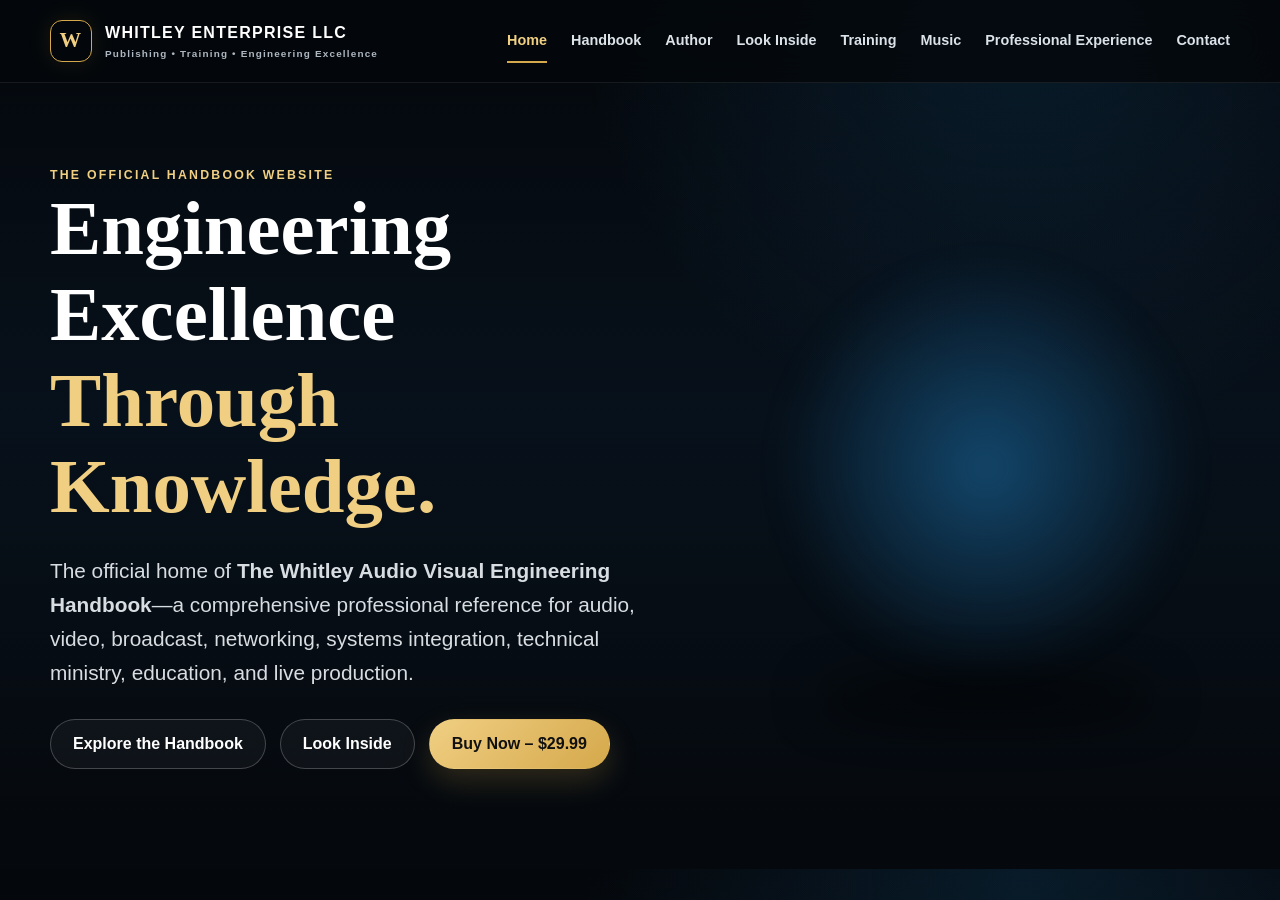
==== commit 790659c5: "Refactor index.html for improved structure and UI Updated the HTML structure and metadata for the Wh" ====
--- a/index.html
+++ b/index.html
@@ -1,473 +1,38 @@
-<!DOCTYPE html>
+<!doctype html>
 <html lang="en">
 <head>
-<meta charset="UTF-8">
-<meta name="viewport" content="width=device-width, initial-scale=1.0, viewport-fit=cover">
-<title>Whitley AV Academy</title>
-<link rel="manifest" href="manifest.json">
-<link rel="icon" href="icon-192.png">
-<link rel="apple-touch-icon" href="icon-192.png">
-<meta name="apple-mobile-web-app-capable" content="yes">
-<meta name="apple-mobile-web-app-status-bar-style" content="black-translucent">
-<meta name="apple-mobile-web-app-title" content="AV Academy">
-<meta name="theme-color" content="#12213A">
-<style>
-  :root {
-    --navy: #12213A;
-    --navy-light: #1c3155;
-    --navy-lighter: #24406b;
-    --gold: #C79A3F;
-    --gold-light: #e0c073;
-    --gray: #8a92a3;
-    --gray-light: #c9cedb;
-    --cream: #f5f2ea;
-    --red: #a53d3d;
-    --blue: #3e5a86;
-    --green: #2f7a4f;
-  }
-  * { box-sizing: border-box; margin: 0; padding: 0; }
-  body {
-    font-family: -apple-system, BlinkMacSystemFont, "Segoe UI", Roboto, sans-serif;
-    background: #0a0e1a;
-    display: flex;
-    justify-content: center;
-    padding: 24px 12px;
-    min-height: 100vh;
-  }
-  .phone {
-    width: 390px;
-    max-width: 100%;
-    background: var(--navy);
-    border-radius: 40px;
-    border: 6px solid #000;
-    overflow: hidden;
-    box-shadow: 0 30px 60px rgba(0,0,0,0.5);
-    display: flex;
-    flex-direction: column;
-    height: 844px;
-    position: relative;
-  }
-  .statusbar {
-    height: 30px;
-    display: flex;
-    align-items: center;
-    justify-content: space-between;
-    padding: 0 24px;
-    font-size: 12px;
-    color: white;
-    font-weight: 600;
-    flex-shrink: 0;
-  }
-  .screen {
-    flex: 1;
-    overflow-y: auto;
-    padding: 12px 20px 90px;
-    display: none;
-  }
-  .screen.active { display: block; }
-  .app-header {
-    display: flex;
-    align-items: center;
-    justify-content: space-between;
-    margin-bottom: 20px;
-  }
-  .app-header h1 {
-    font-family: Georgia, serif;
-    color: white;
-    font-size: 20px;
-    font-weight: 700;
-  }
-  .app-header .eyebrow {
-    color: var(--gold);
-    font-size: 10px;
-    letter-spacing: 1.5px;
-    text-transform: uppercase;
-    font-weight: 600;
-  }
-  .avatar {
-    width: 34px; height: 34px; border-radius: 50%;
-    background: var(--gold);
-    display: flex; align-items: center; justify-content: center;
-    color: var(--navy); font-weight: 700; font-size: 13px;
-  }
-  .card {
-    background: var(--navy-light);
-    border-radius: 16px;
-    padding: 16px;
-    margin-bottom: 14px;
-    border: 1px solid rgba(255,255,255,0.06);
-  }
-  .card-title { color: white; font-size: 13px; font-weight: 600; margin-bottom: 6px; }
-  .card-sub { color: var(--gray-light); font-size: 12px; line-height: 1.5; }
-  .progress-track {
-    height: 6px; background: rgba(255,255,255,0.1); border-radius: 3px;
-    margin-top: 10px; overflow: hidden;
-  }
-  .progress-fill { height: 100%; background: var(--gold); border-radius: 3px; }
-  .stat-row { display: flex; gap: 10px; margin-bottom: 14px; }
-  .stat-card {
-    flex: 1; background: var(--navy-light); border-radius: 14px; padding: 12px;
-    text-align: center; border: 1px solid rgba(255,255,255,0.06);
-  }
-  .stat-num { color: var(--gold); font-size: 20px; font-weight: 700; font-family: Georgia, serif; }
-  .stat-label { color: var(--gray-light); font-size: 10px; margin-top: 2px; }
-  .section-label {
-    color: var(--gray-light); font-size: 11px; font-weight: 600;
-    letter-spacing: 1px; text-transform: uppercase; margin: 18px 0 10px;
-  }
-  .part-header {
-    color: var(--gold); font-size: 11px; font-weight: 700; letter-spacing: 1px;
-    margin: 16px 0 8px; text-transform: uppercase;
-  }
-  .chapter-row {
-    display: flex; align-items: center; gap: 12px;
-    padding: 10px 0; border-bottom: 1px solid rgba(255,255,255,0.06);
-    cursor: pointer;
-  }
-  .chapter-num {
-    width: 30px; height: 30px; border-radius: 8px; background: rgba(199,154,63,0.15);
-    color: var(--gold); font-size: 12px; font-weight: 700;
-    display: flex; align-items: center; justify-content: center; flex-shrink: 0;
-  }
-  .chapter-num.done { background: var(--gold); color: var(--navy); }
-  .chapter-title { color: white; font-size: 13px; flex: 1; }
-  .chapter-check { color: var(--gold); font-size: 14px; }
-  .tabbar {
-    position: absolute; bottom: 0; left: 0; right: 0;
-    height: 78px; background: rgba(10,14,26,0.95);
-    display: flex; border-top: 1px solid rgba(255,255,255,0.08);
-    padding-bottom: 18px;
-  }
-  .tab {
-    flex: 1; display: flex; flex-direction: column; align-items: center;
-    justify-content: center; gap: 4px; cursor: pointer; color: var(--gray);
-    font-size: 10px; font-weight: 600; background: none; border: none;
-  }
-  .tab.active { color: var(--gold); }
-  .tab svg { width: 20px; height: 20px; }
-  .btn-gold {
-    background: var(--gold); color: var(--navy); border: none;
-    padding: 10px 18px; border-radius: 10px; font-weight: 700; font-size: 12px;
-    cursor: pointer; width: 100%;
-  }
-  .diagram-box {
-    background: white; border-radius: 14px; padding: 16px; margin: 10px 0;
-  }
-  .chat-msg { margin-bottom: 12px; display: flex; }
-  .chat-msg.user { justify-content: flex-end; }
-  .bubble {
-    max-width: 80%; padding: 10px 13px; border-radius: 14px; font-size: 12.5px;
-    line-height: 1.5;
-  }
-  .bubble.ai { background: var(--navy-light); color: white; border-bottom-left-radius: 4px; }
-  .bubble.user { background: var(--gold); color: var(--navy); border-bottom-right-radius: 4px; font-weight: 500; }
-  .chat-input-row {
-    position: absolute; bottom: 78px; left: 0; right: 0;
-    padding: 10px 20px; background: var(--navy);
-    display: flex; gap: 8px; border-top: 1px solid rgba(255,255,255,0.06);
-  }
-  .chat-input-row input {
-    flex: 1; background: var(--navy-light); border: 1px solid rgba(255,255,255,0.1);
-    border-radius: 20px; padding: 9px 14px; color: white; font-size: 12.5px; outline: none;
-  }
-  .chat-input-row input::placeholder { color: var(--gray); }
-  .send-btn {
-    width: 36px; height: 36px; border-radius: 50%; background: var(--gold);
-    border: none; display: flex; align-items: center; justify-content: center; cursor: pointer;
-  }
-  .quiz-q { color: white; font-size: 14px; font-weight: 600; margin-bottom: 14px; line-height: 1.5; }
-  .quiz-opt {
-    background: var(--navy-light); border: 1px solid rgba(255,255,255,0.1);
-    border-radius: 10px; padding: 12px 14px; margin-bottom: 8px; color: white;
-    font-size: 12.5px; cursor: pointer;
-  }
-  .quiz-opt.correct { background: rgba(47,122,79,0.3); border-color: var(--green); }
-  .quiz-opt.wrong { background: rgba(165,61,61,0.3); border-color: var(--red); }
-  .track-row {
-    display: flex; align-items: center; gap: 12px; padding: 10px 0;
-    border-bottom: 1px solid rgba(255,255,255,0.06);
-  }
-  .track-art {
-    width: 42px; height: 42px; border-radius: 8px; background: linear-gradient(135deg, var(--gold), var(--navy-lighter));
-    flex-shrink: 0;
-  }
-  .track-title { color: white; font-size: 12.5px; font-weight: 600; }
-  .track-sub { color: var(--gray-light); font-size: 11px; }
-  .play-btn {
-    width: 30px; height: 30px; border-radius: 50%; background: rgba(199,154,63,0.15);
-    display: flex; align-items: center; justify-content: center; color: var(--gold);
-    border: none; cursor: pointer; flex-shrink: 0;
-  }
-  .now-playing {
-    background: linear-gradient(135deg, var(--navy-lighter), var(--navy));
-    border-radius: 16px; padding: 16px; margin-bottom: 16px; border: 1px solid rgba(199,154,63,0.2);
-  }
-  .badge {
-    display: inline-block; background: rgba(199,154,63,0.15); color: var(--gold);
-    font-size: 9px; font-weight: 700; padding: 3px 8px; border-radius: 6px;
-    letter-spacing: 0.5px; text-transform: uppercase;
-  }
-  ::-webkit-scrollbar { display: none; }
-</style>
+<meta charset="utf-8"><meta name="viewport" content="width=device-width,initial-scale=1">
+<title>The Whitley Audio Visual Engineering Handbook | Official Website</title>
+<meta name="description" content="Official website of The Whitley Audio Visual Engineering Handbook by Dr. Timothy A. Whitley.">
+<link rel="icon" href="assets/images/favicon.svg" type="image/svg+xml">
+<link rel="stylesheet" href="assets/css/styles.css">
+<link rel="stylesheet" href="assets/css/portfolio.css">  
 </head>
 <body>
 
-<div class="phone">
-  <div class="statusbar">
-    <span>9:41</span>
-    <span>Whitley AV Academy</span>
-    <span>●●●</span>
+<header class="site-header">
+  <div class="container nav-wrap">
+    <a class="brand" href="index.html">
+      <span class="brand-mark">W</span>
+      <span class="brand-copy">WHITLEY ENTERPRISE LLC<small>Publishing • Training • Engineering Excellence</small></span>
+    </a>
+    <button class="menu-btn" aria-label="Open navigation">☰</button>
+    <nav class="nav-links"><a class="active" href="index.html">Home</a>
+<a class="" href="handbook.html">Handbook</a>
+<a class="" href="author.html">Author</a>
+<a class="" href="preview.html">Look Inside</a>
+<a class="" href="training.html">Training</a>
+<a href="https://tw2698.github.io/timothy-whitley-music/" target="_blank">Music</a>
+<a href="portfolio.html">Professional Experience</a><a class="" href="contact.html">Contact</a></nav>
   </div>
+</header>
 
-  <!-- HOME -->
-  <div class="screen active" id="home">
-    <div class="app-header">
-      <div><div class="eyebrow">Welcome back</div><h1>Dr. Whitley</h1></div>
-      <div class="avatar">TW</div>
-    </div>
-
-    <div class="stat-row">
-      <div class="stat-card"><div class="stat-num">14</div><div class="stat-label">day streak</div></div>
-      <div class="stat-card"><div class="stat-num">37</div><div class="stat-label">chapters done</div></div>
-      <div class="stat-card"><div class="stat-num">62%</div><div class="stat-label">certified</div></div>
-    </div>
-
-    <div class="card" onclick="showScreen('read')">
-      <span class="badge">Continue reading</span>
-      <div class="card-title" style="margin-top:8px">Chapter 38: Compression & Limiting</div>
-      <div class="card-sub">Part V — Dynamics Processing</div>
-      <div class="progress-track"><div class="progress-fill" style="width:64%"></div></div>
-    </div>
-
-    <div class="card" onclick="showScreen('read')">
-      <span class="badge">Diagram of the day</span>
-      <div class="card-title" style="margin-top:8px">Interactive EQ filter shapes</div>
-      <div class="card-sub">Drag the curve and hear how it changes — tap to explore</div>
-    </div>
-
-    <div class="card" onclick="showScreen('tutor')">
-      <span class="badge">AI tutor</span>
-      <div class="card-title" style="margin-top:8px">Ask anything about the handbook</div>
-      <div class="card-sub">Trained on all 93 chapters, in Dr. Whitley's own teaching voice</div>
-    </div>
-
-    <div class="card" onclick="showScreen('music')">
-      <span class="badge">Now playing</span>
-      <div class="card-title" style="margin-top:8px">Mastering demo — tied to Chapter 59</div>
-      <div class="card-sub">Hear the concept, not just read it</div>
-    </div>
-  </div>
-
-  <!-- READ -->
-  <div class="screen" id="read">
-    <div class="app-header">
-      <div><div class="eyebrow">Handbook</div><h1>Read</h1></div>
-    </div>
-
-    <div class="section-label">Interactive diagram — try it</div>
-    <div class="diagram-box">
-      <svg id="eqsvg" viewBox="0 0 300 130" style="width:100%;display:block">
-        <line x1="0" y1="65" x2="300" y2="65" stroke="#ddd" stroke-width="1"/>
-        <path id="eqcurve" d="M0,65 Q150,65 300,65" fill="none" stroke="#12213A" stroke-width="2.5"/>
-        <circle id="eqhandle" cx="150" cy="65" r="8" fill="#C79A3F" stroke="#12213A" stroke-width="1.5" style="cursor:grab"/>
-      </svg>
-      <div style="text-align:center;color:#8a92a3;font-size:10.5px;margin-top:4px">Drag the gold point — Figure 34.1, EQ filter shapes</div>
-    </div>
-
-    <div class="part-header">Part V — Equalization</div>
-    <div class="chapter-row"><div class="chapter-num done">34</div><div class="chapter-title">Understanding EQ & Filter Types</div><div class="chapter-check">✓</div></div>
-    <div class="chapter-row"><div class="chapter-num done">35</div><div class="chapter-title">Graphic, Parametric & Dynamic EQ</div><div class="chapter-check">✓</div></div>
-    <div class="chapter-row"><div class="chapter-num done">36</div><div class="chapter-title">Surgical vs. Musical EQ Technique</div><div class="chapter-check">✓</div></div>
-    <div class="chapter-row"><div class="chapter-num done">37</div><div class="chapter-title">Frequency Problem-Solving in the Mix</div><div class="chapter-check">✓</div></div>
-
-    <div class="part-header">Part VI — Dynamics Processing</div>
-    <div class="chapter-row" onclick="showScreen('practice')"><div class="chapter-num">38</div><div class="chapter-title">Compression & Limiting</div></div>
-    <div class="chapter-row"><div class="chapter-num" style="background:rgba(255,255,255,0.08);color:#8a92a3">39</div><div class="chapter-title" style="color:#8a92a3">Expansion & Noise Gates</div></div>
-    <div class="chapter-row"><div class="chapter-num" style="background:rgba(255,255,255,0.08);color:#8a92a3">40</div><div class="chapter-title" style="color:#8a92a3">Advanced Dynamics</div></div>
-  </div>
-
-  <!-- TUTOR -->
-  <div class="screen" id="tutor" style="padding-bottom:150px">
-    <div class="app-header">
-      <div><div class="eyebrow">AI tutor</div><h1>Ask the Handbook</h1></div>
-    </div>
-    <div id="chatlog">
-      <div class="chat-msg"><div class="bubble ai">Hi — I'm trained on the full Whitley AV Engineering Handbook. Ask me about any chapter, any concept, in plain language. What are you working on?</div></div>
-    </div>
-  </div>
-  <div class="chat-input-row" id="chatInputRow">
-    <input type="text" id="chatInput" placeholder="Ask about gain staging, EQ, mic placement..." onkeydown="if(event.key==='Enter')sendChat()">
-    <button class="send-btn" onclick="sendChat()">→</button>
-  </div>
-
-  <!-- PRACTICE -->
-  <div class="screen" id="practice">
-    <div class="app-header">
-      <div><div class="eyebrow">Chapter 38 quiz</div><h1>Practice</h1></div>
-    </div>
-    <div class="card" style="margin-bottom:18px">
-      <div class="card-title">Certification progress</div>
-      <div class="progress-track"><div class="progress-fill" style="width:62%"></div></div>
-      <div class="card-sub" style="margin-top:6px">62% toward Whitley AV Academy Level 1</div>
-    </div>
-    <div id="quizbox"></div>
-  </div>
-
-  <!-- MUSIC -->
-  <div class="screen" id="music">
-    <div class="app-header">
-      <div><div class="eyebrow">Music</div><h1>Whitley Sound</h1></div>
-    </div>
-    <div class="now-playing">
-      <span class="badge">Now playing</span>
-      <div class="card-title" style="margin-top:8px;font-size:15px">Mastering Demo — Before/After</div>
-      <div class="card-sub">Referenced in Chapter 59, Figure 59.1</div>
-      <div style="display:flex;align-items:center;gap:10px;margin-top:12px">
-        <button class="play-btn" style="width:36px;height:36px" onclick="this.textContent=this.textContent==='▶'?'❚❚':'▶'">▶</button>
-        <div class="progress-track" style="flex:1;margin-top:0"><div class="progress-fill" style="width:38%"></div></div>
-        <span style="color:#c9cedb;font-size:10px">1:42</span>
-      </div>
-    </div>
-    <div class="section-label">Tied to what you're reading</div>
-    <div class="track-row"><div class="track-art"></div><div style="flex:1"><div class="track-title">Gain Staging in Practice</div><div class="track-sub">Ch. 29 companion track</div></div><button class="play-btn">▶</button></div>
-    <div class="track-row"><div class="track-art"></div><div style="flex:1"><div class="track-title">Worship Dynamics — Live Take</div><div class="track-sub">Ch. 47 companion track</div></div><button class="play-btn">▶</button></div>
-    <div class="track-row"><div class="track-art"></div><div style="flex:1"><div class="track-title">Signal Path Demo Reel</div><div class="track-sub">Ch. 10 companion track</div></div><button class="play-btn">▶</button></div>
-    <div class="section-label">Latest release</div>
-    <div class="track-row"><div class="track-art"></div><div style="flex:1"><div class="track-title">Through Knowledge</div><div class="track-sub">Single · Whitley Enterprise LLC</div></div><button class="play-btn">▶</button></div>
-  </div>
-
-  <div class="tabbar">
-    <button class="tab active" data-tab="home" onclick="showScreen('home')">
-      <svg viewBox="0 0 24 24" fill="none" stroke="currentColor" stroke-width="2"><path d="M3 12l9-9 9 9M5 10v10h14V10"/></svg>
-      Home
-    </button>
-    <button class="tab" data-tab="read" onclick="showScreen('read')">
-      <svg viewBox="0 0 24 24" fill="none" stroke="currentColor" stroke-width="2"><path d="M4 4h6a2 2 0 012 2v14a2 2 0 00-2-2H4V4zM20 4h-6a2 2 0 00-2 2v14a2 2 0 012-2h6V4z"/></svg>
-      Read
-    </button>
-    <button class="tab" data-tab="tutor" onclick="showScreen('tutor')">
-      <svg viewBox="0 0 24 24" fill="none" stroke="currentColor" stroke-width="2"><circle cx="12" cy="12" r="9"/><path d="M9.5 9a2.5 2.5 0 015 0c0 1.5-2.5 2-2.5 3.5M12 17h.01"/></svg>
-      Tutor
-    </button>
-    <button class="tab" data-tab="practice" onclick="showScreen('practice')">
-      <svg viewBox="0 0 24 24" fill="none" stroke="currentColor" stroke-width="2"><path d="M9 11l3 3L22 4M21 12v7a2 2 0 01-2 2H5a2 2 0 01-2-2V5a2 2 0 012-2h11"/></svg>
-      Practice
-    </button>
-    <button class="tab" data-tab="music" onclick="showScreen('music')">
-      <svg viewBox="0 0 24 24" fill="none" stroke="currentColor" stroke-width="2"><path d="M9 18V5l12-2v13M9 18a3 3 0 11-6 0 3 3 0 016 0zM21 16a3 3 0 11-6 0 3 3 0 016 0z"/></svg>
-      Music
-    </button>
-  </div>
-</div>
-
-<script>
-function showScreen(id) {
-  document.querySelectorAll('.screen').forEach(s => s.classList.remove('active'));
-  document.getElementById(id).classList.add('active');
-  document.querySelectorAll('.tab').forEach(t => t.classList.remove('active'));
-  document.querySelector('.tab[data-tab="' + id + '"]').classList.add('active');
-  document.getElementById('chatInputRow').style.display = (id === 'tutor') ? 'flex' : 'none';
-  if (id === 'practice' && !window.quizLoaded) loadQuiz();
-}
-document.getElementById('chatInputRow').style.display = 'none';
-
-// Interactive EQ diagram drag
-const svg = document.getElementById('eqsvg');
-const handle = document.getElementById('eqhandle');
-const curve = document.getElementById('eqcurve');
-let dragging = false;
-function updateCurve(cx, cy) {
-  cy = Math.max(20, Math.min(110, cy));
-  handle.setAttribute('cx', cx);
-  handle.setAttribute('cy', cy);
-  curve.setAttribute('d', `M0,65 Q${cx},${cy} 300,65`);
-}
-function getPos(evt) {
-  const rect = svg.getBoundingClientRect();
-  const clientX = evt.touches ? evt.touches[0].clientX : evt.clientX;
-  const clientY = evt.touches ? evt.touches[0].clientY : evt.clientY;
-  const x = (clientX - rect.left) / rect.width * 300;
-  const y = (clientY - rect.top) / rect.height * 130;
-  return {x, y};
-}
-handle.addEventListener('mousedown', () => dragging = true);
-handle.addEventListener('touchstart', () => dragging = true);
-window.addEventListener('mousemove', e => { if (dragging) { const p = getPos(e); updateCurve(150, p.y); } });
-window.addEventListener('touchmove', e => { if (dragging) { const p = getPos(e); updateCurve(150, p.y); } });
-window.addEventListener('mouseup', () => dragging = false);
-window.addEventListener('touchend', () => dragging = false);
-
-// Quiz
-const quizQuestions = [
-  { q: "What does a compressor's ratio control determine?", opts: ["How much gain reduction is applied above threshold", "The attack time only", "The output sample rate", "The number of channels compressed"], correct: 0 },
-  { q: "A 4:1 ratio means for every 4 dB over threshold, output increases by:", opts: ["4 dB", "1 dB", "0 dB", "8 dB"], correct: 1 },
-  { q: "Fast attack times are best suited for:", opts: ["Preserving transient punch", "Catching transients and smoothing them quickly", "Only mastering", "Only vocals"], correct: 1 },
-];
-let quizIdx = 0, quizScore = 0;
-function loadQuiz() {
-  window.quizLoaded = true;
-  renderQuiz();
-}
-function renderQuiz() {
-  const box = document.getElementById('quizbox');
-  if (quizIdx >= quizQuestions.length) {
-    box.innerHTML = `<div class="card" style="text-align:center"><div class="card-title" style="font-size:16px">Quiz complete</div><div class="card-sub" style="margin:8px 0">Score: ${quizScore}/${quizQuestions.length}</div><button class="btn-gold" onclick="quizIdx=0;quizScore=0;renderQuiz()">Retry</button></div>`;
-    return;
-  }
-  const q = quizQuestions[quizIdx];
-  box.innerHTML = `<div class="quiz-q">${quizIdx+1}. ${q.q}</div>` +
-    q.opts.map((o,i) => `<div class="quiz-opt" onclick="answerQuiz(${i})">${o}</div>`).join('');
-}
-function answerQuiz(i) {
-  const q = quizQuestions[quizIdx];
-  const opts = document.querySelectorAll('.quiz-opt');
-  opts.forEach((el, idx) => {
-    if (idx === q.correct) el.classList.add('correct');
-    else if (idx === i) el.classList.add('wrong');
-    el.onclick = null;
-  });
-  if (i === q.correct) quizScore++;
-  setTimeout(() => { quizIdx++; renderQuiz(); }, 900);
-}
-
-if ("serviceWorker" in navigator) {
-  window.addEventListener("load", () => {
-    navigator.serviceWorker.register("service-worker.js").catch(() => {});
-  });
-}
-
-// AI Tutor - real Claude API call
-async function sendChat() {
-  const input = document.getElementById('chatInput');
-  const msg = input.value.trim();
-  if (!msg) return;
-  const log = document.getElementById('chatlog');
-  log.innerHTML += `<div class="chat-msg user"><div class="bubble user">${msg}</div></div>`;
-  input.value = '';
-  const typingId = 'typing-' + Date.now();
-  log.innerHTML += `<div class="chat-msg" id="${typingId}"><div class="bubble ai">…</div></div>`;
-  document.getElementById('tutor').scrollTop = document.getElementById('tutor').scrollHeight;
-
-  try {
-    const response = await fetch("https://api.anthropic.com/v1/messages", {
-      method: "POST",
-      headers: { "Content-Type": "application/json" },
-      body: JSON.stringify({
-        model: "claude-sonnet-4-6",
-        max_tokens: 400,
-        system: "You are the AI tutor inside the Whitley AV Academy app, built on The Whitley Audio Visual Engineering Handbook by Dr. Timothy A. Whitley. Answer questions about audio engineering, live sound, studio recording, and AV systems the way the handbook teaches: plain language first, then applied to real equipment, reasoning always included. Keep answers to 2-4 short sentences, warm and encouraging, like a great mentor. Never use markdown formatting.",
-        messages: [{ role: "user", content: msg }]
-      })
-    });
-    const data = await response.json();
-    const reply = data.content && data.content[0] ? data.content[0].text : "I couldn't process that — try asking again.";
-    document.getElementById(typingId).innerHTML = `<div class="bubble ai">${reply}</div>`;
-  } catch (err) {
-    document.getElementById(typingId).innerHTML = `<div class="bubble ai">Connection issue — try again in a moment.</div>`;
-  }
-  document.getElementById('tutor').scrollTop = document.getElementById('tutor').scrollHeight;
-}
-</script>
-
-</body>
-</html>
+<main>
+<section class="hero">
+  <div class="container hero-grid">
+    <div class="hero-copy">
+      <div class="eyebrow">The Official Handbook Website</div>
+      <h1>Engineering Excellence <span>Through Knowledge.</span></h1>
+      <p class="lead">The official home of <strong>The Whitley Audio Visual Engineering Handbook</strong>—a comprehensive professional reference for audio, video, broadcast, networking, systems integration, technical ministry, education, and live production.</p>
+<div class="btn-row"><a class="btn btn-secondary" href="handbook.html">Explore the Handbook</a><a class="btn btn-secondary" href="preview.html">Look Inside</a><a class="btn btn-primary" href="https://whitleyenterprisellc.gumroad.com/l/handbook" target="_blank">Buy Now – $29.99</a></div>    </div>
+    <div class="book-stage"><img
--- a/assets/css/styles.css
+++ b/assets/css/styles.css
@@ -0,0 +1,73 @@
+:root{
+  --ink:#05080c;--navy:#071522;--navy2:#0c2235;--blue:#1c6fa8;
+  --gold:#d5a84b;--gold2:#f0cf83;--cream:#f6f0e4;--muted:#aeb8c2;
+  --line:rgba(213,168,75,.28);--card:rgba(255,255,255,.045);
+  --shadow:0 28px 70px rgba(0,0,0,.42);--radius:22px;--max:1180px
+}
+*{box-sizing:border-box}html{scroll-behavior:smooth}
+body{margin:0;background:
+radial-gradient(circle at 80% 0%,rgba(28,111,168,.19),transparent 33%),
+linear-gradient(180deg,#04070b 0%,#07111b 48%,#05080c 100%);
+color:#fff;font-family:Inter,Arial,sans-serif;line-height:1.65}
+img{max-width:100%;display:block}a{color:inherit;text-decoration:none}
+.container{width:min(var(--max),calc(100% - 40px));margin:auto}
+.eyebrow{color:var(--gold2);text-transform:uppercase;letter-spacing:.18em;font-size:.77rem;font-weight:800}
+h1,h2,h3{font-family:Georgia,"Times New Roman",serif;line-height:1.12;margin:0 0 18px}
+h1{font-size:clamp(2.7rem,6vw,5.8rem)}h2{font-size:clamp(2rem,4vw,3.45rem)}h3{font-size:1.42rem}
+p{margin:0 0 18px;color:#d8dde2}.lead{font-size:clamp(1.05rem,2vw,1.3rem);max-width:760px}
+.muted{color:var(--muted)}.gold{color:var(--gold2)}
+.site-header{position:sticky;top:0;z-index:100;background:rgba(4,8,12,.82);backdrop-filter:blur(16px);border-bottom:1px solid rgba(255,255,255,.08)}
+.nav-wrap{min-height:82px;display:flex;align-items:center;justify-content:space-between;gap:24px}
+.brand{display:flex;align-items:center;gap:13px;font-weight:900;letter-spacing:.08em}
+.brand-mark{width:42px;height:42px;border:1px solid var(--gold);border-radius:12px;display:grid;place-items:center;color:var(--gold2);font-family:Georgia,serif;font-size:1.35rem;box-shadow:0 0 24px rgba(213,168,75,.12)}
+.brand-copy small{display:block;color:var(--muted);font-size:.62rem;letter-spacing:.12em;font-weight:600}
+.nav-links{display:flex;gap:24px;align-items:center;font-size:.9rem;font-weight:700}
+.nav-links a{color:#dbe2e8;position:relative}.nav-links a:hover,.nav-links a.active{color:var(--gold2)}
+.nav-links a.active:after{content:"";position:absolute;height:2px;left:0;right:0;bottom:-10px;background:var(--gold)}
+.menu-btn{display:none;background:none;border:1px solid var(--line);color:white;padding:9px 12px;border-radius:10px;font-size:1.2rem}
+.btn-row{display:flex;gap:14px;flex-wrap:wrap;margin-top:28px}
+.btn{display:inline-flex;align-items:center;justify-content:center;min-height:50px;padding:0 22px;border-radius:999px;font-weight:800;border:1px solid transparent;transition:.25s ease}
+.btn-primary{background:linear-gradient(135deg,var(--gold2),var(--gold));color:#101010;box-shadow:0 12px 30px rgba(213,168,75,.2)}
+.btn-primary:hover{transform:translateY(-2px);filter:brightness(1.06)}
+.btn-secondary{border-color:rgba(255,255,255,.22);background:rgba(255,255,255,.04)}
+.btn-secondary:hover{border-color:var(--gold);color:var(--gold2)}
+.hero{padding:74px 0 92px;overflow:hidden}.hero-grid{display:grid;grid-template-columns:1.12fr .88fr;align-items:center;gap:70px}
+.hero h1 span{display:block;color:var(--gold2)}.hero-copy .lead{margin-top:24px}
+.book-stage{position:relative;min-height:620px;display:grid;place-items:center;perspective:1100px}
+.book-stage:before{content:"";position:absolute;width:430px;height:430px;border-radius:50%;background:radial-gradient(circle,rgba(28,111,168,.58),rgba(28,111,168,0) 68%);filter:blur(16px)}
+.book-stage img{position:relative;width:min(430px,90%);border-radius:4px;box-shadow:var(--shadow);transform:rotateY(-7deg) rotateX(1deg);transition:transform .2s ease;z-index:2}
+.book-stage:after{content:"";position:absolute;width:70%;height:38px;bottom:60px;background:rgba(0,0,0,.64);filter:blur(24px);border-radius:50%}
+.trust-strip{border-top:1px solid rgba(255,255,255,.08);border-bottom:1px solid rgba(255,255,255,.08);background:rgba(255,255,255,.025)}
+.trust-grid{display:grid;grid-template-columns:repeat(4,1fr);text-align:center;padding:22px 0;gap:12px}
+.trust-grid strong{color:var(--gold2);display:block;font-family:Georgia,serif;font-size:1.2rem}
+.section{padding:92px 0}.section-soft{background:linear-gradient(180deg,rgba(255,255,255,.025),rgba(255,255,255,.012))}
+.section-head{max-width:760px;margin-bottom:42px}.grid-3{display:grid;grid-template-columns:repeat(3,1fr);gap:22px}.grid-2{display:grid;grid-template-columns:repeat(2,1fr);gap:28px}
+.card{background:var(--card);border:1px solid rgba(255,255,255,.09);border-radius:var(--radius);padding:28px;box-shadow:0 18px 45px rgba(0,0,0,.16)}
+.card:hover{border-color:var(--line);transform:translateY(-3px);transition:.25s ease}.card .icon{font-size:1.7rem;margin-bottom:16px}
+.feature-list{display:grid;grid-template-columns:repeat(2,1fr);gap:13px 24px;padding:0;list-style:none}.feature-list li{color:#dbe2e8}.feature-list li:before{content:"✓";color:var(--gold2);font-weight:900;margin-right:10px}
+.author-split{display:grid;grid-template-columns:.85fr 1.15fr;gap:58px;align-items:center}.portrait{border-radius:24px;border:1px solid var(--line);box-shadow:var(--shadow)}
+.quote{font-family:Georgia,serif;font-size:1.35rem;color:#fff;border-left:3px solid var(--gold);padding-left:22px}
+.callout{padding:44px;border:1px solid var(--line);border-radius:28px;background:linear-gradient(135deg,rgba(28,111,168,.15),rgba(213,168,75,.07))}
+.page-hero{padding:88px 0 62px;border-bottom:1px solid rgba(255,255,255,.08)}.page-hero h1{font-size:clamp(2.7rem,5vw,4.9rem)}
+.wrap-image{border-radius:20px;border:1px solid var(--line);box-shadow:var(--shadow)}
+.timeline{display:grid;gap:16px}.timeline-item{display:grid;grid-template-columns:160px 1fr;gap:28px;padding:22px 0;border-bottom:1px solid rgba(255,255,255,.08)}
+.timeline-item strong{color:var(--gold2)}
+.contact-grid{display:grid;grid-template-columns:.8fr 1.2fr;gap:34px}.contact-card a{color:var(--gold2)}
+.form-note{padding:18px;border:1px solid var(--line);border-radius:14px;background:rgba(213,168,75,.06)}
+.faq details{border-bottom:1px solid rgba(255,255,255,.1);padding:18px 0}.faq summary{cursor:pointer;font-weight:800;color:#fff}
+.site-footer{padding:52px 0 24px;border-top:1px solid rgba(255,255,255,.09);background:#030609}
+.footer-grid{display:grid;grid-template-columns:1.4fr 1fr 1fr;gap:34px}.footer-links{display:grid;gap:9px}.footer-links a{color:var(--muted)}.footer-links a:hover{color:var(--gold2)}
+.copyright{margin-top:35px;padding-top:20px;border-top:1px solid rgba(255,255,255,.07);color:#8d98a2;font-size:.88rem}
+.badge{display:inline-block;padding:7px 11px;border:1px solid var(--line);border-radius:999px;color:var(--gold2);font-size:.78rem;font-weight:800;margin:3px}
+@media(max-width:900px){
+ .hero-grid,.author-split,.contact-grid,.grid-3,.grid-2{grid-template-columns:1fr}
+ .hero{padding-top:46px}.book-stage{min-height:520px}.trust-grid{grid-template-columns:repeat(2,1fr)}
+ .nav-links{display:none;position:absolute;top:82px;left:0;right:0;background:#06101a;padding:22px 24px;flex-direction:column;align-items:flex-start;border-bottom:1px solid var(--line)}
+ .nav-links.open{display:flex}.menu-btn{display:block}.footer-grid{grid-template-columns:1fr}
+ .timeline-item{grid-template-columns:1fr;gap:4px}
+}
+@media(max-width:560px){
+ .container{width:min(var(--max),calc(100% - 26px))}.section{padding:68px 0}
+ .feature-list{grid-template-columns:1fr}.trust-grid{grid-template-columns:1fr 1fr}.brand-copy{font-size:.78rem}
+ .brand-copy small{display:none}.book-stage{min-height:440px}.book-stage img{width:min(340px,88%)}
+}
--- a/assets/css/portfolio.css
+++ b/assets/css/portfolio.css
@@ -0,0 +1,272 @@
+.pf-main {
+  font-family: 'Inter', sans-serif;
+  background: #0d0d0d;
+  color: #f2ede1;
+}
+
+.pf-main h1, .pf-main h2, .pf-main h3 {
+  font-family: 'Playfair Display', serif;
+  color: #f2ede1;
+}
+
+.pf-hero {
+  padding: 100px 20px 60px;
+  text-align: center;
+}
+
+.pf-eyebrow {
+  color: #c9a227;
+  letter-spacing: 2px;
+  text-transform: uppercase;
+  font-size: 13px;
+  margin-bottom: 12px;
+}
+
+.pf-hero h1 {
+  font-size: 48px;
+  margin-bottom: 16px;
+}
+
+.pf-lead {
+  font-size: 18px;
+  color: #c9c4b8;
+  max-width: 700px;
+  margin: 0 auto;
+  line-height: 1.6;
+}
+
+.pf-section {
+  padding: 60px 20px;
+  border-top: 1px solid #262626;
+}
+
+.pf-grid {
+  display: grid;
+  grid-template-columns: repeat(auto-fit, minmax(280px, 1fr));
+  gap: 30px;
+  max-width: 1100px;
+  margin: 0 auto;
+}
+
+.pf-card {
+  background: #161616;
+  border: 1px solid #262626;
+  border-radius: 10px;
+  padding: 30px;
+}
+
+.pf-card h2 {
+  font-size: 22px;
+  margin-bottom: 12px;
+  color: #c9a227;
+}
+
+.pf-card p {
+  color: #c9c4b8;
+  line-height: 1.6;
+  font-size: 15px;
+}
+
+.pf-military, .pf-stats, .pf-education {
+  text-align: center;
+}
+
+.pf-branch-grid {
+  display: grid;
+  grid-template-columns: repeat(auto-fit, minmax(280px, 1fr));
+  gap: 30px;
+  max-width: 800px;
+  margin: 30px auto 0;
+  text-align: left;
+}
+
+.pf-branch {
+  background: #161616;
+  border: 1px solid #262626;
+  border-radius: 10px;
+  padding: 25px 30px;
+}
+
+.pf-branch h3 {
+  color: #c9a227;
+  font-size: 18px;
+  margin-bottom: 12px;
+}
+
+.pf-branch ul {
+  list-style: none;
+  padding: 0;
+  color: #c9c4b8;
+  line-height: 1.9;
+}
+
+.pf-stat-grid {
+  display: flex;
+  justify-content: center;
+  gap: 60px;
+  flex-wrap: wrap;
+  margin-top: 30px;
+}
+
+.pf-stat {
+  display: flex;
+  flex-direction: column;
+  align-items: center;
+}
+
+.pf-stat-num {
+  font-family: 'Playfair Display', serif;
+  font-size: 56px;
+  color: #c9a227;
+  font-weight: 600;
+}
+
+.pf-stat-label {
+  color: #c9c4b8;
+  font-size: 14px;
+  max-width: 200px;
+  margin-top: 8px;
+}
+.pf-tagline {
+  font-size: 22px;
+  color: #f2ede1;
+  font-family: 'Playfair Display', serif;
+  margin: 10px 0 24px;
+}
+
+.pf-quicknav {
+  background: #161616;
+  border-top: 1px solid #262626;
+  border-bottom: 1px solid #262626;
+  overflow-x: auto;
+  white-space: nowrap;
+  padding: 4px 0;
+}
+
+.pf-quicknav-row {
+  display: flex;
+  gap: 8px;
+  padding: 10px 20px;
+}
+
+.pf-quicknav a {
+  color: #c9c4b8;
+  text-decoration: none;
+  font-size: 13px;
+  padding: 8px 16px;
+  border: 1px solid #333;
+  border-radius: 20px;
+  white-space: nowrap;
+  transition: all 0.2s;
+}
+
+.pf-quicknav a:hover {
+  color: #0d0d0d;
+  background: #c9a227;
+  border-color: #c9a227;
+}
+
+.pf-alt {
+  background: #131313;
+}
+
+.pf-tag-grid {
+  display: flex;
+  flex-wrap: wrap;
+  justify-content: center;
+  gap: 12px;
+  margin-top: 24px;
+}
+
+.pf-tag-grid span {
+  background: #1c1c1c;
+  border: 1px solid #333;
+  color: #f2ede1;
+  padding: 10px 18px;
+  border-radius: 6px;
+  font-size: 14px;
+}
+
+.pf-two-col {
+  display: grid;
+  grid-template-columns: 1fr 1fr;
+  gap: 40px;
+  align-items: start;
+}
+
+@media (max-width: 768px) {
+  .pf-two-col { grid-template-columns: 1fr; }
+}
+
+.pf-highlight-box {
+  background: #161616;
+  border: 1px solid #262626;
+  border-radius: 10px;
+  padding: 25px 30px;
+}
+
+.pf-highlight-box h3 {
+  color: #c9a227;
+  font-size: 18px;
+  margin-bottom: 12px;
+}
+
+.pf-highlight-box ul {
+  list-style: none;
+  padding: 0;
+  color: #c9c4b8;
+  line-height: 1.9;
+}
+
+.pf-pill-row {
+  display: flex;
+  flex-wrap: wrap;
+  gap: 10px;
+  margin-top: 20px;
+}
+
+.pf-pill-row span {
+  background: #1c1c1c;
+  border: 1px solid #333;
+  color: #c9c4b8;
+  padding: 8px 16px;
+  border-radius: 20px;
+  font-size: 13px;
+}
+
+.pf-subhead {
+  margin-top: 40px;
+  font-size: 24px;
+}
+
+.pf-edu-grid {
+  display: grid;
+  grid-template-columns: repeat(auto-fit, minmax(240px, 1fr));
+  gap: 24px;
+  margin-top: 30px;
+  text-align: left;
+}
+
+.pf-btn-row {
+  display: flex;
+  gap: 16px;
+  justify-content: center;
+  flex-wrap: wrap;
+  margin-top: 24px;
+}
+
+.pf-btn {
+  display: inline-block;
+  background: #c9a227;
+  color: #0d0d0d;
+  padding: 14px 32px;
+  border-radius: 6px;
+  font-weight: 600;
+  text-decoration: none;
+}
+
+.pf-btn-outline {
+  background: transparent;
+  border: 1px solid #c9a227;
+  color: #c9a227;
+}
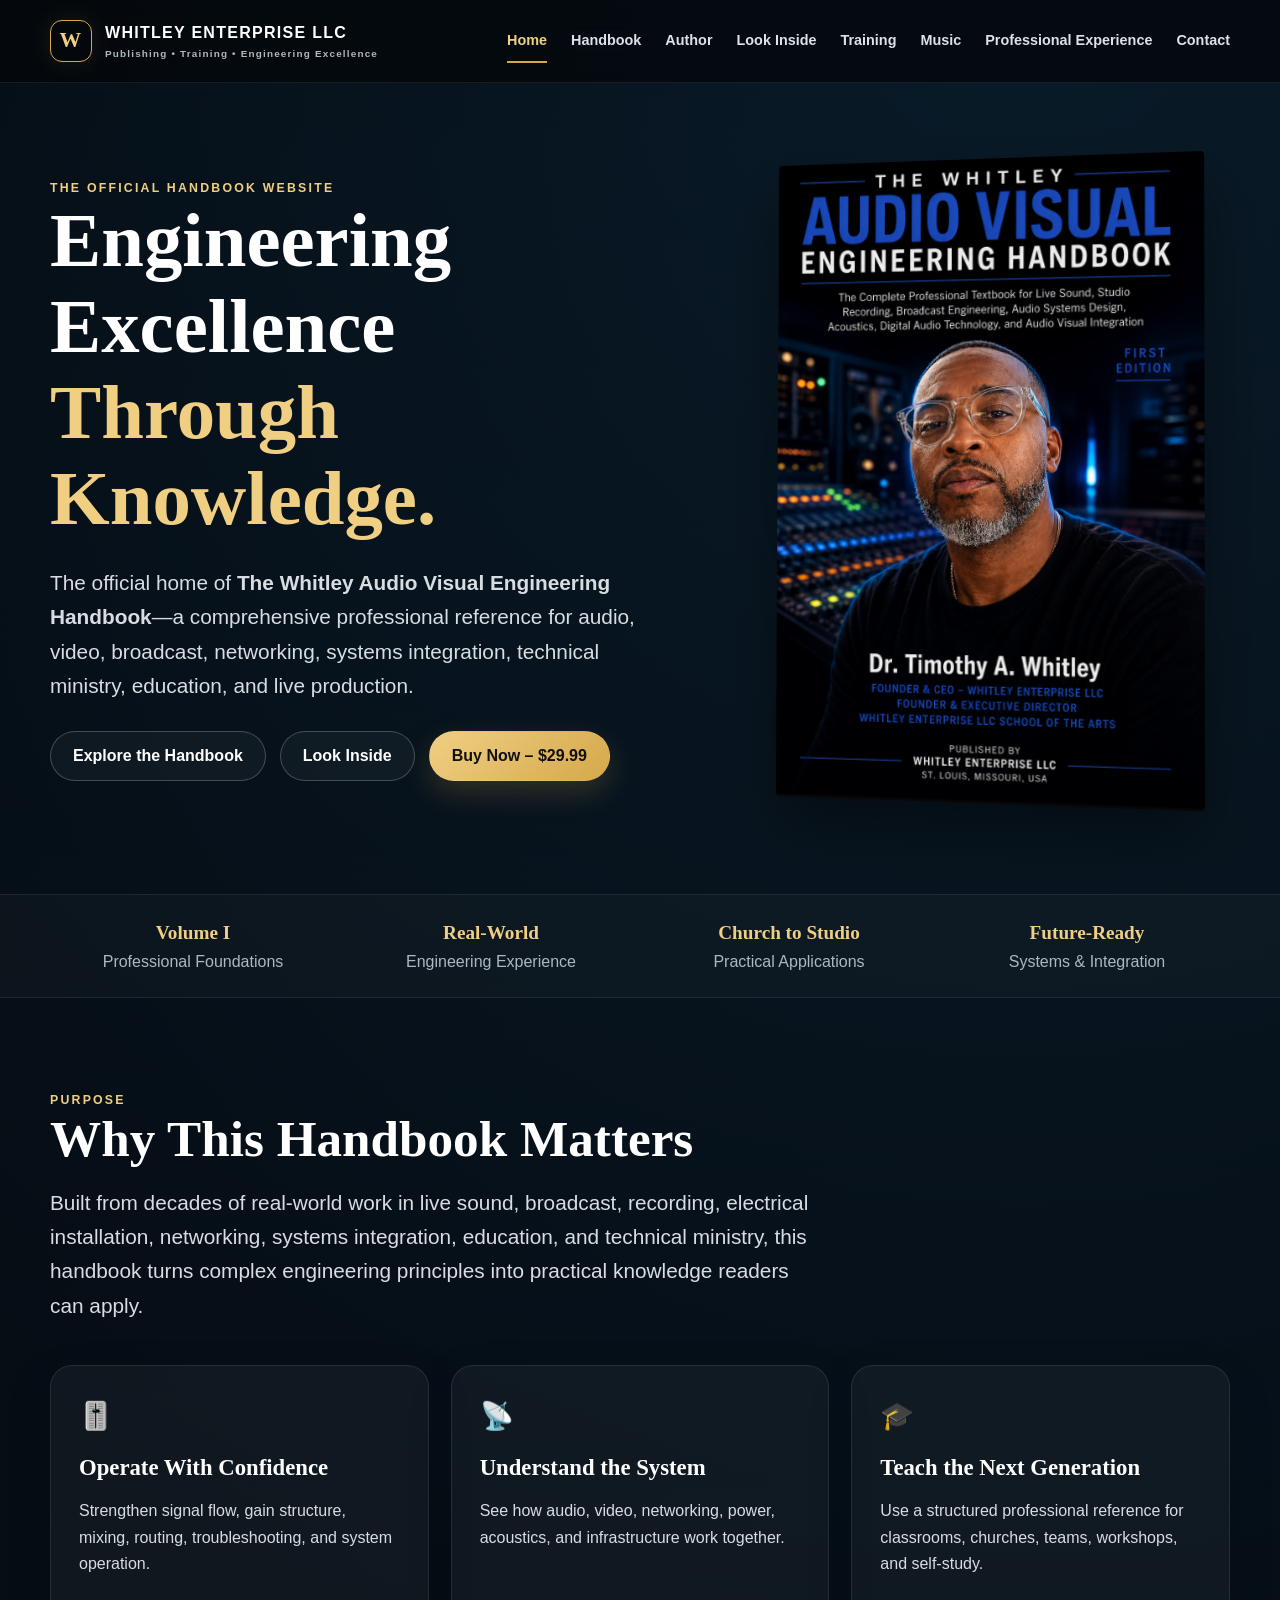
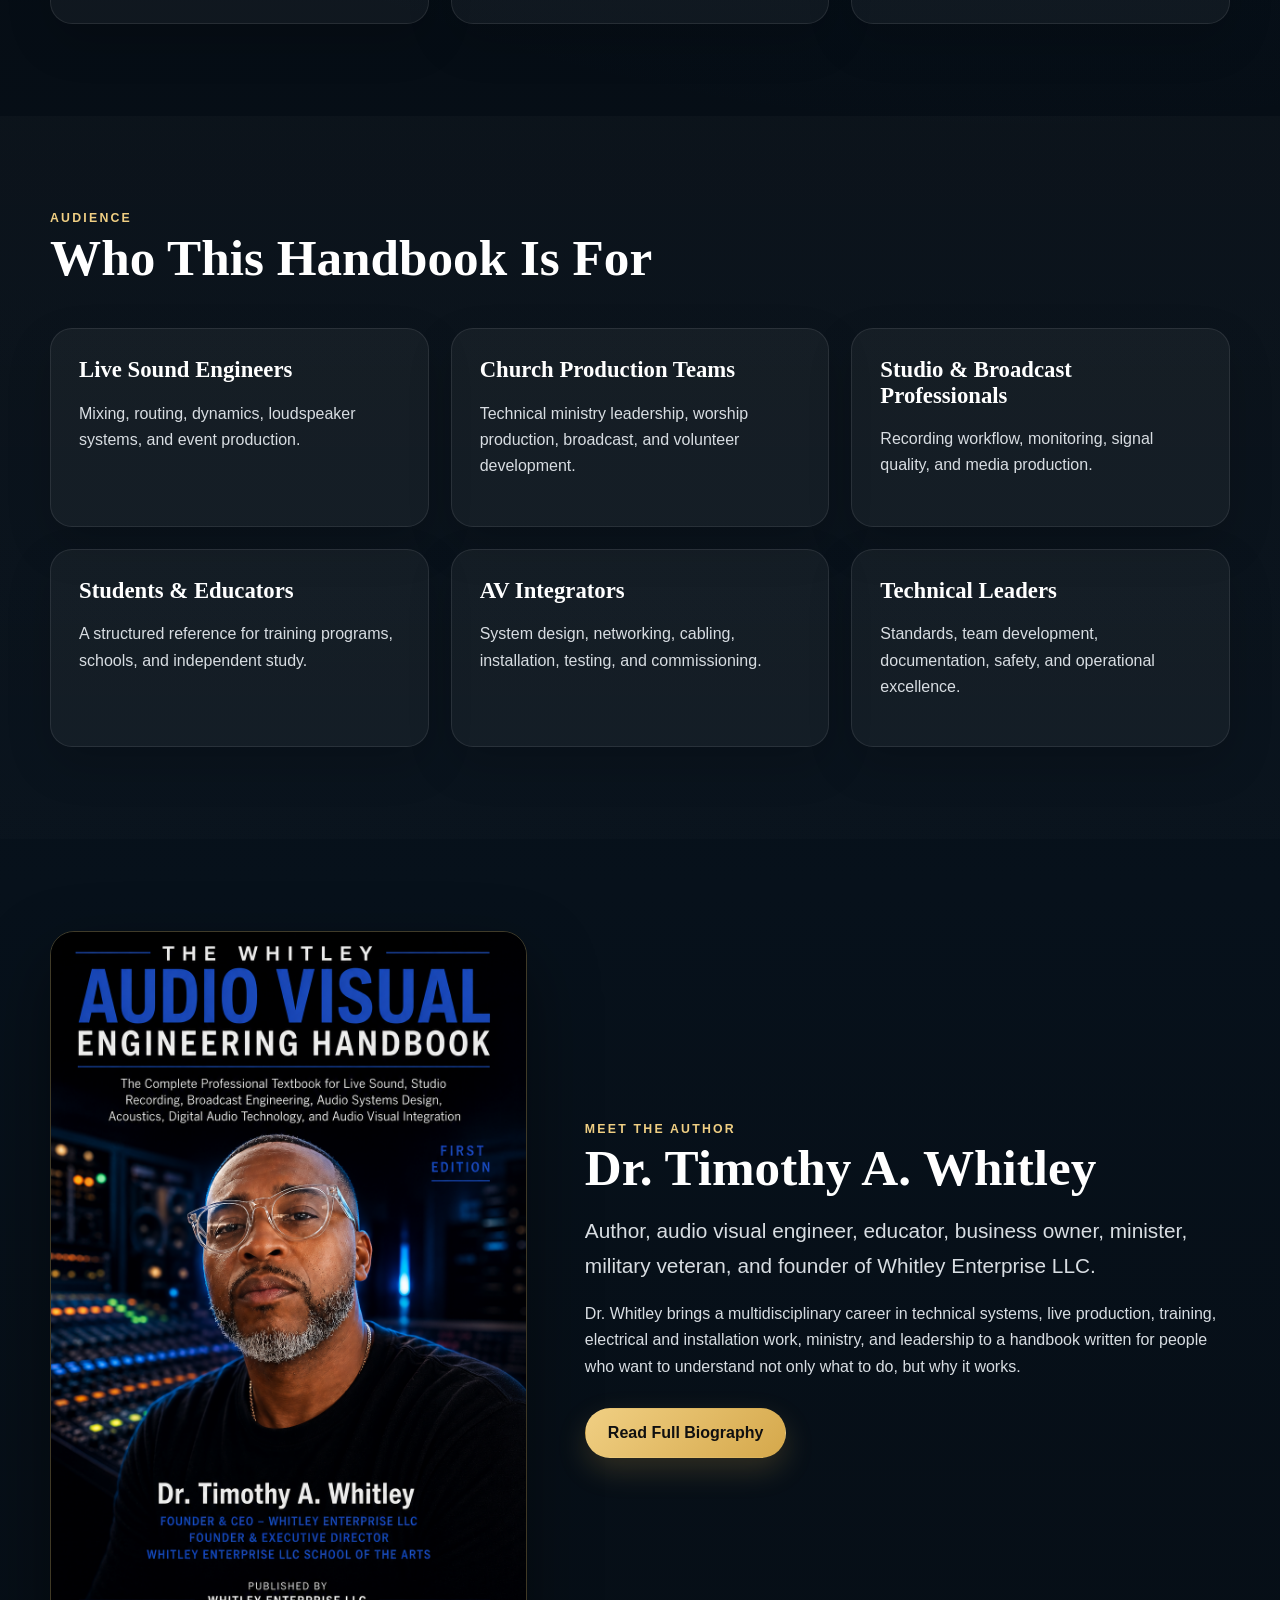
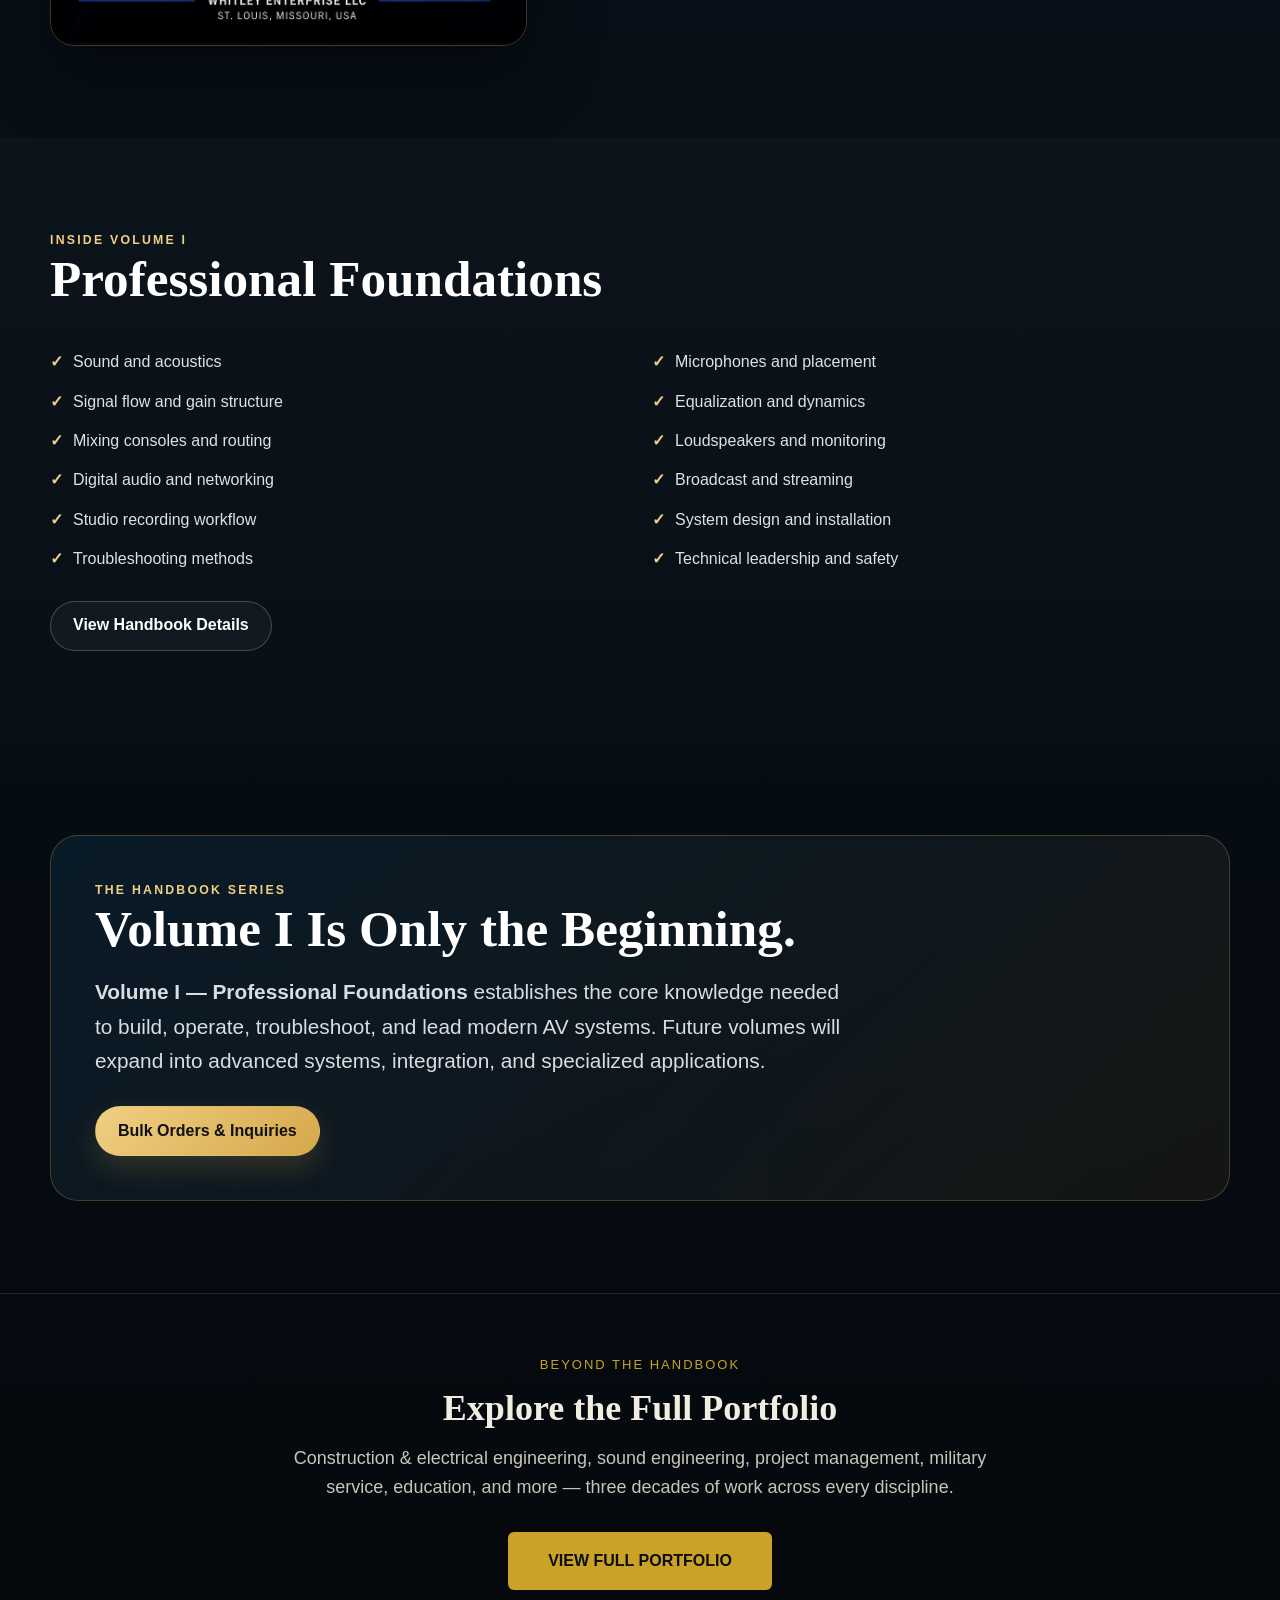
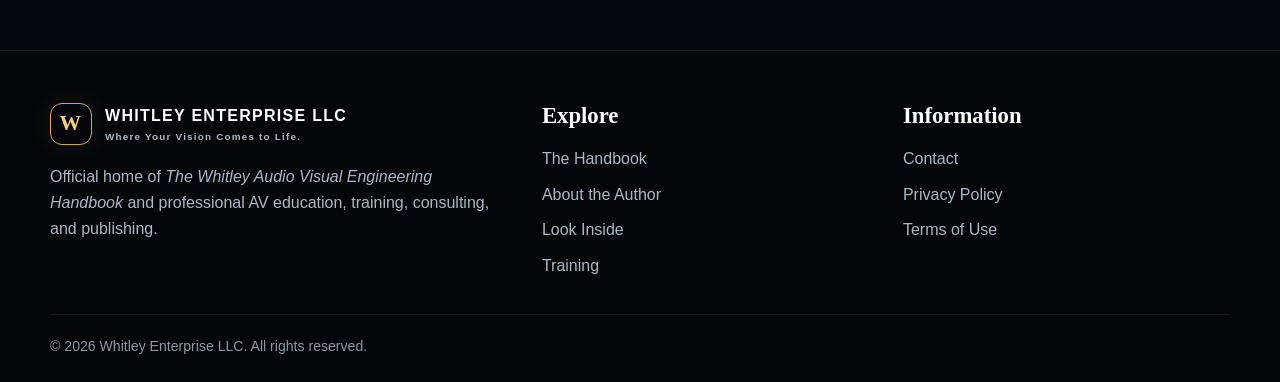
==== commit 01f38031: "Restore homepage v2. Added new sections for audience and author details, along with content about th" ====
--- a/index.html
+++ b/index.html
@@ -35,4 +35,56 @@
       <h1>Engineering Excellence <span>Through Knowledge.</span></h1>
       <p class="lead">The official home of <strong>The Whitley Audio Visual Engineering Handbook</strong>—a comprehensive professional reference for audio, video, broadcast, networking, systems integration, technical ministry, education, and live production.</p>
 <div class="btn-row"><a class="btn btn-secondary" href="handbook.html">Explore the Handbook</a><a class="btn btn-secondary" href="preview.html">Look Inside</a><a class="btn btn-primary" href="https://whitleyenterprisellc.gumroad.com/l/handbook" target="_blank">Buy Now – $29.99</a></div>    </div>
-    <div class="book-stage"><img
+    <div class="book-stage"><img src="assets/images/book-front.jpg" alt="Front cover of The Whitley Audio Visual Engineering Handbook"></div>
+  </div>
+</section>
+<section class="trust-strip"><div class="container trust-grid"><div><strong>Volume I</strong><span class="muted">Professional Foundations</span></div><div><strong>Real-World</strong><span class="muted">Engineering Experience</span></div><div><strong>Church to Studio</strong><span class="muted">Practical Applications</span></div><div><strong>Future-Ready</strong><span class="muted">Systems & Integration</span></div></div></section>
+<section class="section"><div class="container">
+  <div class="section-head"><div class="eyebrow">Purpose</div><h2>Why This Handbook Matters</h2><p class="lead">Built from decades of real-world work in live sound, broadcast, recording, electrical installation, networking, systems integration, education, and technical ministry, this handbook turns complex engineering principles into practical knowledge readers can apply.</p></div>
+  <div class="grid-3">
+    <article class="card"><div class="icon">🎚️</div><h3>Operate With Confidence</h3><p>Strengthen signal flow, gain structure, mixing, routing, troubleshooting, and system operation.</p></article>
+    <article class="card"><div class="icon">📡</div><h3>Understand the System</h3><p>See how audio, video, networking, power, acoustics, and infrastructure work together.</p></article>
+    <article class="card"><div class="icon">🎓</div><h3>Teach the Next Generation</h3><p>Use a structured professional reference for classrooms, churches, teams, workshops, and self-study.</p></article>
+  </div>
+</div></section>
+<section class="section section-soft"><div class="container">
+ <div class="section-head"><div class="eyebrow">Audience</div><h2>Who This Handbook Is For</h2></div>
+  <div class="grid-3">
+    <div class="card"><h3>Live Sound Engineers</h3><p>Mixing, routing, dynamics, loudspeaker systems, and event production.</p></div>
+    <div class="card"><h3>Church Production Teams</h3><p>Technical ministry leadership, worship production, broadcast, and volunteer development.</p></div>
+    <div class="card"><h3>Studio & Broadcast Professionals</h3><p>Recording workflow, monitoring, signal quality, and media production.</p></div>
+    <div class="card"><h3>Students & Educators</h3><p>A structured reference for training programs, schools, and independent study.</p></div>
+    <div class="card"><h3>AV Integrators</h3><p>System design, networking, cabling, installation, testing, and commissioning.</p></div>
+    <div class="card"><h3>Technical Leaders</h3><p>Standards, team development, documentation, safety, and operational excellence.</p></div>
+  </div>
+</div></section>
+<section class="section"><div class="container author-split">
+  <img class="portrait" src="assets/images/dr-timothy-whitley.jpg" alt="Dr. Timothy A. Whitley">
+  <div><div class="eyebrow">Meet the Author</div><h2>Dr. Timothy A. Whitley</h2><p class="lead">Author, audio visual engineer, educator, business owner, minister, military veteran, and founder of Whitley Enterprise LLC.</p><p>Dr. Whitley brings a multidisciplinary career in technical systems, live production, training, electrical and installation work, ministry, and leadership to a handbook written for people who want to understand not only what to do, but why it works.</p><div class="btn-row"><a class="btn btn-primary" href="author.html">Read Full Biography</a></div></div>
+</div></section>
+<section class="section section-soft"><div class="container">
+ <div class="section-head"><div class="eyebrow">Inside Volume I</div><h2>Professional Foundations</h2></div>
+ <ul class="feature-list"><li>Sound and acoustics</li><li>Microphones and placement</li><li>Signal flow and gain structure</li><li>Equalization and dynamics</li><li>Mixing consoles and routing</li><li>Loudspeakers and monitoring</li><li>Digital audio and networking</li><li>Broadcast and streaming</li><li>Studio recording workflow</li><li>System design and installation</li><li>Troubleshooting methods</li><li>Technical leadership and safety</li></ul>
+ <div class="btn-row"><a class="btn btn-secondary" href="handbook.html">View Handbook Details</a></div>
+</div></section>
+<section class="section"><div class="container callout"><div class="eyebrow">The Handbook Series</div><h2>Volume I Is Only the Beginning.</h2><p class="lead"><strong>Volume I — Professional Foundations</strong> establishes the core knowledge needed to build, operate, troubleshoot, and lead modern AV systems. Future volumes will expand into advanced systems, integration, and specialized applications.</p><div class="btn-row"><a class="btn btn-primary" href="contact.html">Bulk Orders & Inquiries</a></div></div></section>
+<section class="pf-section" style="text-align:center;"><div class="container"><p class="pf-eyebrow">Beyond the Handbook</p><h2 style="color:#f2ede1;font-family:'Playfair Display',serif;font-size:36px;margin-bottom:16px;">Explore the Full Portfolio</h2><p class="pf-lead" style="margin-bottom:30px;">Construction &amp; electrical engineering, sound engineering, project management, military service, education, and more — three decades of work across every discipline.</p><a href="portfolio.html" style="display:inline-block;background:#c9a227;color:#0d0d0d;padding:16px 40px;border-radius:6px;font-weight:600;text-decoration:none;">VIEW FULL PORTFOLIO</a></div></section>  
+</main>
+
+
+<footer class="site-footer">
+  <div class="container">
+    <div class="footer-grid">
+      <div>
+        <div class="brand"><span class="brand-mark">W</span><span class="brand-copy">WHITLEY ENTERPRISE LLC<small>Where Your Vision Comes to Life.</small></span></div>
+        <p class="muted" style="margin-top:18px">Official home of <em>The Whitley Audio Visual Engineering Handbook</em> and professional AV education, training, consulting, and publishing.</p>
+      </div>
+      <div><h3>Explore</h3><div class="footer-links"><a href="handbook.html">The Handbook</a><a href="author.html">About the Author</a><a href="preview.html">Look Inside</a><a href="training.html">Training</a></div></div>
+      <div><h3>Information</h3><div class="footer-links"><a href="contact.html">Contact</a><a href="privacy.html">Privacy Policy</a><a href="terms.html">Terms of Use</a></div></div>
+    </div>
+    <div class="copyright">© <span data-year></span> Whitley Enterprise LLC. All rights reserved.</div>
+  </div>
+</footer>
+<script src="assets/js/script.js"></script>
+
+</body></html>
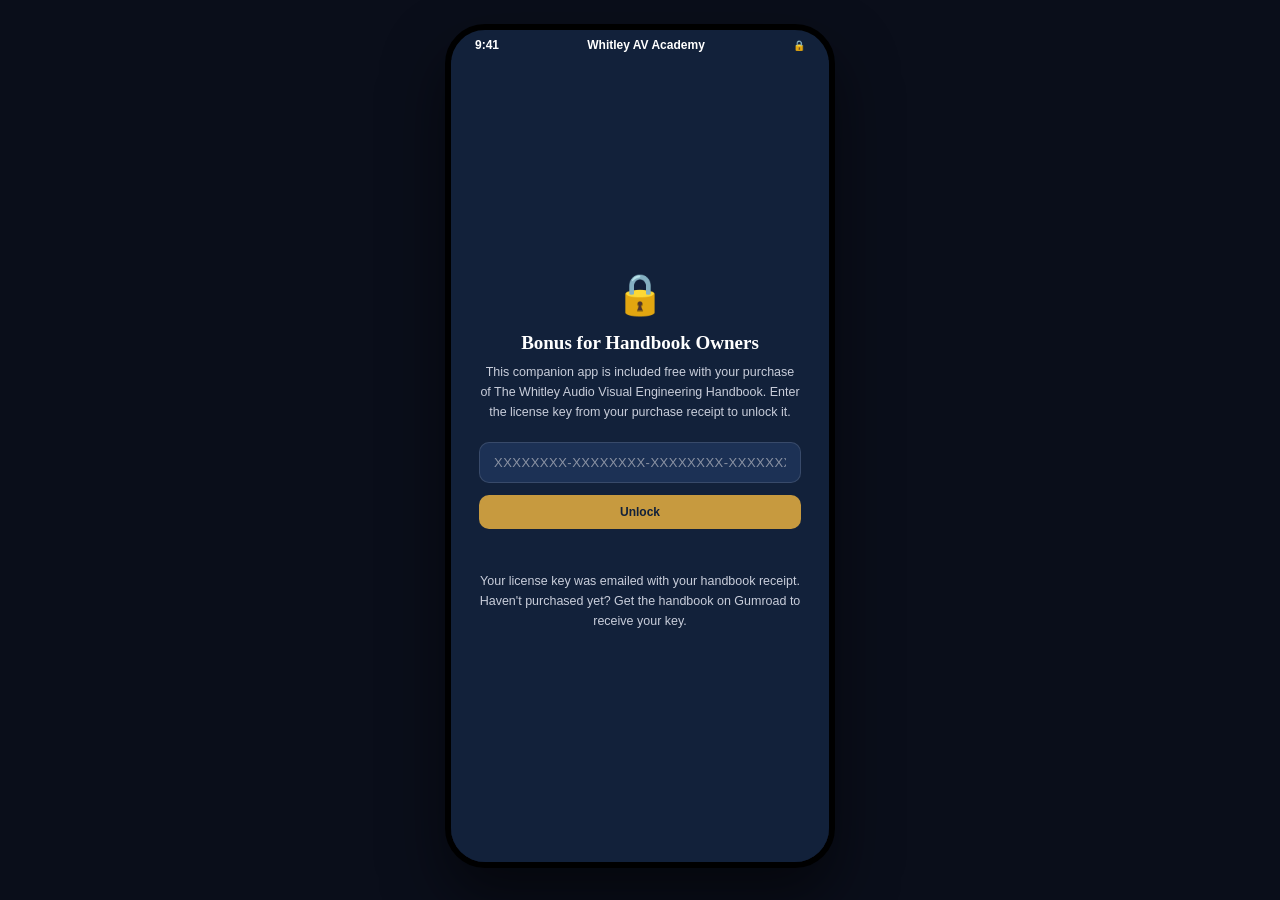
==== commit c0a8a684: "Update print statement from 'Hello' to 'Goodbye'" ====
--- a/index.html
+++ b/index.html
@@ -1,90 +1,770 @@
-<!doctype html>
+<!DOCTYPE html>
 <html lang="en">
 <head>
-<meta charset="utf-8"><meta name="viewport" content="width=device-width,initial-scale=1">
-<title>The Whitley Audio Visual Engineering Handbook | Official Website</title>
-<meta name="description" content="Official website of The Whitley Audio Visual Engineering Handbook by Dr. Timothy A. Whitley.">
-<link rel="icon" href="assets/images/favicon.svg" type="image/svg+xml">
-<link rel="stylesheet" href="assets/css/styles.css">
-<link rel="stylesheet" href="assets/css/portfolio.css">  
+<meta charset="UTF-8">
+<meta name="viewport" content="width=device-width, initial-scale=1.0, viewport-fit=cover">
+<title>Whitley AV Academy</title>
+<link rel="manifest" href="manifest.json">
+<link rel="icon" href="icon-192.png">
+<link rel="apple-touch-icon" href="icon-192.png">
+<meta name="apple-mobile-web-app-capable" content="yes">
+<meta name="apple-mobile-web-app-status-bar-style" content="black-translucent">
+<meta name="apple-mobile-web-app-title" content="AV Academy">
+<meta name="theme-color" content="#12213A">
+<style>
+  :root {
+    --navy: #12213A;
+    --navy-light: #1c3155;
+    --navy-lighter: #24406b;
+    --gold: #C79A3F;
+    --gold-light: #e0c073;
+    --gray: #8a92a3;
+    --gray-light: #c9cedb;
+    --cream: #f5f2ea;
+    --red: #a53d3d;
+    --blue: #3e5a86;
+    --green: #2f7a4f;
+  }
+  * { box-sizing: border-box; margin: 0; padding: 0; }
+  body {
+    font-family: -apple-system, BlinkMacSystemFont, "Segoe UI", Roboto, sans-serif;
+    background: #0a0e1a;
+    display: flex;
+    justify-content: center;
+    padding: 24px 12px;
+    min-height: 100vh;
+  }
+  .phone {
+    width: 390px;
+    max-width: 100%;
+    background: var(--navy);
+    border-radius: 40px;
+    border: 6px solid #000;
+    overflow: hidden;
+    box-shadow: 0 30px 60px rgba(0,0,0,0.5);
+    display: flex;
+    flex-direction: column;
+    height: 844px;
+    position: relative;
+  }
+  .statusbar {
+    height: 30px;
+    display: flex;
+    align-items: center;
+    justify-content: space-between;
+    padding: 0 24px;
+    font-size: 12px;
+    color: white;
+    font-weight: 600;
+    flex-shrink: 0;
+  }
+  .screen {
+    flex: 1;
+    overflow-y: auto;
+    padding: 12px 20px 90px;
+    display: none;
+  }
+  .screen.active { display: block; }
+  .app-header {
+    display: flex;
+    align-items: center;
+    justify-content: space-between;
+    margin-bottom: 20px;
+  }
+  .app-header h1 {
+    font-family: Georgia, serif;
+    color: white;
+    font-size: 20px;
+    font-weight: 700;
+  }
+  .app-header .eyebrow {
+    color: var(--gold);
+    font-size: 10px;
+    letter-spacing: 1.5px;
+    text-transform: uppercase;
+    font-weight: 600;
+  }
+  .avatar {
+    width: 34px; height: 34px; border-radius: 50%;
+    background: var(--gold);
+    display: flex; align-items: center; justify-content: center;
+    color: var(--navy); font-weight: 700; font-size: 13px;
+  }
+  .card {
+    background: var(--navy-light);
+    border-radius: 16px;
+    padding: 16px;
+    margin-bottom: 14px;
+    border: 1px solid rgba(255,255,255,0.06);
+  }
+  .card-title { color: white; font-size: 13px; font-weight: 600; margin-bottom: 6px; }
+  .card-sub { color: var(--gray-light); font-size: 12px; line-height: 1.5; }
+  .progress-track {
+    height: 6px; background: rgba(255,255,255,0.1); border-radius: 3px;
+    margin-top: 10px; overflow: hidden;
+  }
+  .progress-fill { height: 100%; background: var(--gold); border-radius: 3px; }
+  .stat-row { display: flex; gap: 10px; margin-bottom: 14px; }
+  .stat-card {
+    flex: 1; background: var(--navy-light); border-radius: 14px; padding: 12px;
+    text-align: center; border: 1px solid rgba(255,255,255,0.06);
+  }
+  .stat-num { color: var(--gold); font-size: 20px; font-weight: 700; font-family: Georgia, serif; }
+  .stat-label { color: var(--gray-light); font-size: 10px; margin-top: 2px; }
+  .section-label {
+    color: var(--gray-light); font-size: 11px; font-weight: 600;
+    letter-spacing: 1px; text-transform: uppercase; margin: 18px 0 10px;
+  }
+  .part-header {
+    color: var(--gold); font-size: 11px; font-weight: 700; letter-spacing: 1px;
+    margin: 16px 0 8px; text-transform: uppercase;
+  }
+  .chapter-row {
+    display: flex; align-items: center; gap: 12px;
+    padding: 10px 0; border-bottom: 1px solid rgba(255,255,255,0.06);
+    cursor: pointer;
+  }
+  .chapter-num {
+    width: 30px; height: 30px; border-radius: 8px; background: rgba(199,154,63,0.15);
+    color: var(--gold); font-size: 12px; font-weight: 700;
+    display: flex; align-items: center; justify-content: center; flex-shrink: 0;
+  }
+  .chapter-num.done { background: var(--gold); color: var(--navy); }
+  .chapter-title { color: white; font-size: 13px; flex: 1; }
+  .chapter-check { color: var(--gold); font-size: 14px; }
+  .tabbar {
+    position: absolute; bottom: 0; left: 0; right: 0;
+    height: 78px; background: rgba(10,14,26,0.95);
+    display: flex; border-top: 1px solid rgba(255,255,255,0.08);
+    padding-bottom: 18px;
+  }
+  .tab {
+    flex: 1; display: flex; flex-direction: column; align-items: center;
+    justify-content: center; gap: 4px; cursor: pointer; color: var(--gray);
+    font-size: 10px; font-weight: 600; background: none; border: none;
+  }
+  .tab.active { color: var(--gold); }
+  .tab svg { width: 20px; height: 20px; }
+  .btn-gold {
+    background: var(--gold); color: var(--navy); border: none;
+    padding: 10px 18px; border-radius: 10px; font-weight: 700; font-size: 12px;
+    cursor: pointer; width: 100%;
+  }
+  .diagram-box {
+    background: white; border-radius: 14px; padding: 16px; margin: 10px 0;
+  }
+  .chat-msg { margin-bottom: 12px; display: flex; }
+  .chat-msg.user { justify-content: flex-end; }
+  .bubble {
+    max-width: 80%; padding: 10px 13px; border-radius: 14px; font-size: 12.5px;
+    line-height: 1.5;
+  }
+  .bubble.ai { background: var(--navy-light); color: white; border-bottom-left-radius: 4px; }
+  .bubble.user { background: var(--gold); color: var(--navy); border-bottom-right-radius: 4px; font-weight: 500; }
+  .chat-input-row {
+    position: absolute; bottom: 78px; left: 0; right: 0;
+    padding: 10px 20px; background: var(--navy);
+    display: flex; gap: 8px; border-top: 1px solid rgba(255,255,255,0.06);
+  }
+  .chat-input-row input {
+    flex: 1; background: var(--navy-light); border: 1px solid rgba(255,255,255,0.1);
+    border-radius: 20px; padding: 9px 14px; color: white; font-size: 12.5px; outline: none;
+  }
+  .chat-input-row input::placeholder { color: var(--gray); }
+  .send-btn {
+    width: 36px; height: 36px; border-radius: 50%; background: var(--gold);
+    border: none; display: flex; align-items: center; justify-content: center; cursor: pointer;
+  }
+  .quiz-q { color: white; font-size: 14px; font-weight: 600; margin-bottom: 14px; line-height: 1.5; }
+  .quiz-opt {
+    background: var(--navy-light); border: 1px solid rgba(255,255,255,0.1);
+    border-radius: 10px; padding: 12px 14px; margin-bottom: 8px; color: white;
+    font-size: 12.5px; cursor: pointer;
+  }
+  .quiz-opt.correct { background: rgba(47,122,79,0.3); border-color: var(--green); }
+  .quiz-opt.wrong { background: rgba(165,61,61,0.3); border-color: var(--red); }
+  .track-row {
+    display: flex; align-items: center; gap: 12px; padding: 10px 0;
+    border-bottom: 1px solid rgba(255,255,255,0.06);
+  }
+  .track-art {
+    width: 42px; height: 42px; border-radius: 8px; background: linear-gradient(135deg, var(--gold), var(--navy-lighter));
+    flex-shrink: 0;
+  }
+  .track-title { color: white; font-size: 12.5px; font-weight: 600; }
+  .track-sub { color: var(--gray-light); font-size: 11px; }
+  .play-btn {
+    width: 30px; height: 30px; border-radius: 50%; background: rgba(199,154,63,0.15);
+    display: flex; align-items: center; justify-content: center; color: var(--gold);
+    border: none; cursor: pointer; flex-shrink: 0;
+  }
+  .now-playing {
+    background: linear-gradient(135deg, var(--navy-lighter), var(--navy));
+    border-radius: 16px; padding: 16px; margin-bottom: 16px; border: 1px solid rgba(199,154,63,0.2);
+  }
+  .badge {
+    display: inline-block; background: rgba(199,154,63,0.15); color: var(--gold);
+    font-size: 9px; font-weight: 700; padding: 3px 8px; border-radius: 6px;
+    letter-spacing: 0.5px; text-transform: uppercase;
+  }
+  ::-webkit-scrollbar { display: none; }
+  .lock-screen {
+    position: absolute; top: 30px; left: 0; right: 0; bottom: 0;
+    background: var(--navy); z-index: 500;
+    display: flex; flex-direction: column; align-items: center; justify-content: center;
+    padding: 36px 28px; text-align: center;
+  }
+  .lock-icon-big { font-size: 40px; margin-bottom: 14px; }
+  .lock-screen h1 {
+    font-family: Georgia, serif; color: white; font-size: 19px; font-weight: 700; margin-bottom: 8px;
+  }
+  .lock-screen p { color: var(--gray-light); font-size: 12.5px; line-height: 1.6; margin-bottom: 20px; }
+  .lock-screen input {
+    width: 100%; background: var(--navy-light); border: 1px solid rgba(255,255,255,0.12);
+    border-radius: 10px; padding: 12px 14px; color: white; font-size: 13px; outline: none;
+    margin-bottom: 12px; text-align: center; letter-spacing: 0.5px;
+  }
+  .lock-screen input::placeholder { color: var(--gray); }
+  .lock-error { color: var(--red); font-size: 11.5px; margin-top: 10px; min-height: 14px; }
+  .lock-hint { font-size: 10.5px; color: var(--gray); margin-top: 18px; margin-bottom: 0; line-height: 1.5; }
+  .status-lock-icon { font-size: 10px; }
+  .diagram-grid {
+    display: grid; grid-template-columns: 1fr 1fr; gap: 10px;
+  }
+  .diagram-tile {
+    background: var(--navy-light); border-radius: 12px; overflow: hidden;
+    border: 1px solid rgba(255,255,255,0.06);
+  }
+  .diagram-tile img { width: 100%; height: 90px; object-fit: cover; display: block; }
+  .diagram-tile .diagram-fallback {
+    width: 100%; height: 90px; display: flex; align-items: center; justify-content: center;
+    background: rgba(199,154,63,0.08); color: var(--gold); font-size: 20px; font-weight: 700;
+    font-family: Georgia, serif;
+  }
+  .diagram-caption { padding: 8px 10px; color: var(--gray-light); font-size: 10.5px; line-height: 1.4; }
+  .eq-band-row { display: flex; justify-content: space-between; align-items: flex-end; height: 140px; gap: 6px; }
+  .eq-band { display: flex; flex-direction: column; align-items: center; flex: 1; height: 100%; justify-content: flex-end; }
+  .eq-band input[type=range] {
+    writing-mode: vertical-lr; direction: rtl;
+    width: 20px; height: 100px; accent-color: var(--gold); background: transparent;
+  }
+  .eq-band-label { color: var(--gray-light); font-size: 9px; margin-top: 6px; text-align: center; }
+</style>
 </head>
 <body>
 
-<header class="site-header">
-  <div class="container nav-wrap">
-    <a class="brand" href="index.html">
-      <span class="brand-mark">W</span>
-      <span class="brand-copy">WHITLEY ENTERPRISE LLC<small>Publishing • Training • Engineering Excellence</small></span>
-    </a>
-    <button class="menu-btn" aria-label="Open navigation">☰</button>
-    <nav class="nav-links"><a class="active" href="index.html">Home</a>
-<a class="" href="handbook.html">Handbook</a>
-<a class="" href="author.html">Author</a>
-<a class="" href="preview.html">Look Inside</a>
-<a class="" href="training.html">Training</a>
-<a href="https://tw2698.github.io/timothy-whitley-music/" target="_blank">Music</a>
-<a href="portfolio.html">Professional Experience</a><a class="" href="contact.html">Contact</a></nav>
-  </div>
-</header>
-
-<main>
-<section class="hero">
-  <div class="container hero-grid">
-    <div class="hero-copy">
-      <div class="eyebrow">The Official Handbook Website</div>
-      <h1>Engineering Excellence <span>Through Knowledge.</span></h1>
-      <p class="lead">The official home of <strong>The Whitley Audio Visual Engineering Handbook</strong>—a comprehensive professional reference for audio, video, broadcast, networking, systems integration, technical ministry, education, and live production.</p>
-<div class="btn-row"><a class="btn btn-secondary" href="handbook.html">Explore the Handbook</a><a class="btn btn-secondary" href="preview.html">Look Inside</a><a class="btn btn-primary" href="https://whitleyenterprisellc.gumroad.com/l/handbook" target="_blank">Buy Now – $29.99</a></div>    </div>
-    <div class="book-stage"><img src="assets/images/book-front.jpg" alt="Front cover of The Whitley Audio Visual Engineering Handbook"></div>
-  </div>
-</section>
-<section class="trust-strip"><div class="container trust-grid"><div><strong>Volume I</strong><span class="muted">Professional Foundations</span></div><div><strong>Real-World</strong><span class="muted">Engineering Experience</span></div><div><strong>Church to Studio</strong><span class="muted">Practical Applications</span></div><div><strong>Future-Ready</strong><span class="muted">Systems & Integration</span></div></div></section>
-<section class="section"><div class="container">
-  <div class="section-head"><div class="eyebrow">Purpose</div><h2>Why This Handbook Matters</h2><p class="lead">Built from decades of real-world work in live sound, broadcast, recording, electrical installation, networking, systems integration, education, and technical ministry, this handbook turns complex engineering principles into practical knowledge readers can apply.</p></div>
-  <div class="grid-3">
-    <article class="card"><div class="icon">🎚️</div><h3>Operate With Confidence</h3><p>Strengthen signal flow, gain structure, mixing, routing, troubleshooting, and system operation.</p></article>
-    <article class="card"><div class="icon">📡</div><h3>Understand the System</h3><p>See how audio, video, networking, power, acoustics, and infrastructure work together.</p></article>
-    <article class="card"><div class="icon">🎓</div><h3>Teach the Next Generation</h3><p>Use a structured professional reference for classrooms, churches, teams, workshops, and self-study.</p></article>
-  </div>
-</div></section>
-<section class="section section-soft"><div class="container">
- <div class="section-head"><div class="eyebrow">Audience</div><h2>Who This Handbook Is For</h2></div>
-  <div class="grid-3">
-    <div class="card"><h3>Live Sound Engineers</h3><p>Mixing, routing, dynamics, loudspeaker systems, and event production.</p></div>
-    <div class="card"><h3>Church Production Teams</h3><p>Technical ministry leadership, worship production, broadcast, and volunteer development.</p></div>
-    <div class="card"><h3>Studio & Broadcast Professionals</h3><p>Recording workflow, monitoring, signal quality, and media production.</p></div>
-    <div class="card"><h3>Students & Educators</h3><p>A structured reference for training programs, schools, and independent study.</p></div>
-    <div class="card"><h3>AV Integrators</h3><p>System design, networking, cabling, installation, testing, and commissioning.</p></div>
-    <div class="card"><h3>Technical Leaders</h3><p>Standards, team development, documentation, safety, and operational excellence.</p></div>
-  </div>
-</div></section>
-<section class="section"><div class="container author-split">
-  <img class="portrait" src="assets/images/dr-timothy-whitley.jpg" alt="Dr. Timothy A. Whitley">
-  <div><div class="eyebrow">Meet the Author</div><h2>Dr. Timothy A. Whitley</h2><p class="lead">Author, audio visual engineer, educator, business owner, minister, military veteran, and founder of Whitley Enterprise LLC.</p><p>Dr. Whitley brings a multidisciplinary career in technical systems, live production, training, electrical and installation work, ministry, and leadership to a handbook written for people who want to understand not only what to do, but why it works.</p><div class="btn-row"><a class="btn btn-primary" href="author.html">Read Full Biography</a></div></div>
-</div></section>
-<section class="section section-soft"><div class="container">
- <div class="section-head"><div class="eyebrow">Inside Volume I</div><h2>Professional Foundations</h2></div>
- <ul class="feature-list"><li>Sound and acoustics</li><li>Microphones and placement</li><li>Signal flow and gain structure</li><li>Equalization and dynamics</li><li>Mixing consoles and routing</li><li>Loudspeakers and monitoring</li><li>Digital audio and networking</li><li>Broadcast and streaming</li><li>Studio recording workflow</li><li>System design and installation</li><li>Troubleshooting methods</li><li>Technical leadership and safety</li></ul>
- <div class="btn-row"><a class="btn btn-secondary" href="handbook.html">View Handbook Details</a></div>
-</div></section>
-<section class="section"><div class="container callout"><div class="eyebrow">The Handbook Series</div><h2>Volume I Is Only the Beginning.</h2><p class="lead"><strong>Volume I — Professional Foundations</strong> establishes the core knowledge needed to build, operate, troubleshoot, and lead modern AV systems. Future volumes will expand into advanced systems, integration, and specialized applications.</p><div class="btn-row"><a class="btn btn-primary" href="contact.html">Bulk Orders & Inquiries</a></div></div></section>
-<section class="pf-section" style="text-align:center;"><div class="container"><p class="pf-eyebrow">Beyond the Handbook</p><h2 style="color:#f2ede1;font-family:'Playfair Display',serif;font-size:36px;margin-bottom:16px;">Explore the Full Portfolio</h2><p class="pf-lead" style="margin-bottom:30px;">Construction &amp; electrical engineering, sound engineering, project management, military service, education, and more — three decades of work across every discipline.</p><a href="portfolio.html" style="display:inline-block;background:#c9a227;color:#0d0d0d;padding:16px 40px;border-radius:6px;font-weight:600;text-decoration:none;">VIEW FULL PORTFOLIO</a></div></section>  
-</main>
-
-
-<footer class="site-footer">
-  <div class="container">
-    <div class="footer-grid">
-      <div>
-        <div class="brand"><span class="brand-mark">W</span><span class="brand-copy">WHITLEY ENTERPRISE LLC<small>Where Your Vision Comes to Life.</small></span></div>
-        <p class="muted" style="margin-top:18px">Official home of <em>The Whitley Audio Visual Engineering Handbook</em> and professional AV education, training, consulting, and publishing.</p>
+<div class="phone">
+  <div class="statusbar">
+    <span>9:41</span>
+    <span>Whitley AV Academy</span>
+    <span class="status-lock-icon" id="statusLockIcon">🔒</span>
+  </div>
+
+  <!-- LICENSE GATE -->
+  <div class="lock-screen" id="lockScreen">
+    <div class="lock-icon-big">🔒</div>
+    <h1>Bonus for Handbook Owners</h1>
+    <p>This companion app is included free with your purchase of The Whitley Audio Visual Engineering Handbook. Enter the license key from your purchase receipt to unlock it.</p>
+    <input type="text" id="licenseInput" placeholder="XXXXXXXX-XXXXXXXX-XXXXXXXX-XXXXXXXX" onkeydown="if(event.key==='Enter')checkLicense()">
+    <button class="btn-gold" id="unlockBtn" onclick="checkLicense()">Unlock</button>
+    <div class="lock-error" id="lockError"></div>
+    <p class="lock-hint">Your license key was emailed with your handbook receipt. Haven't purchased yet? Get the handbook on Gumroad to receive your key.</p>
+  </div>
+
+  <!-- HOME -->
+  <div class="screen active" id="home">
+    <div class="app-header">
+      <div><div class="eyebrow">Welcome to</div><h1>AV Academy</h1></div>
+      <div class="avatar">AV</div>
+    </div>
+
+    <div class="stat-row">
+      <div class="stat-card"><div class="stat-num">93</div><div class="stat-label">chapters</div></div>
+      <div class="stat-card"><div class="stat-num">70</div><div class="stat-label">diagrams</div></div>
+      <div class="stat-card"><div class="stat-num">12</div><div class="stat-label">parts</div></div>
+    </div>
+
+    <div class="card" onclick="showScreen('read')">
+      <span class="badge">Start reading</span>
+      <div class="card-title" style="margin-top:8px">Chapter 1: Foundations of Audio Engineering</div>
+      <div class="card-sub">Part I — Getting Started</div>
+      <div class="progress-track"><div class="progress-fill" style="width:0%"></div></div>
+    </div>
+
+    <div class="card" onclick="showScreen('read')">
+      <span class="badge">Diagram of the day</span>
+      <div class="card-title" style="margin-top:8px">Interactive EQ filter shapes</div>
+      <div class="card-sub">Drag the curve and hear how it changes — tap to explore</div>
+    </div>
+
+    <div class="card" onclick="showScreen('tutor')">
+      <span class="badge">AI tutor</span>
+      <div class="card-title" style="margin-top:8px">Ask anything about the handbook</div>
+      <div class="card-sub">Trained on all 93 chapters, in the author's own teaching voice</div>
+    </div>
+
+    <div class="card" onclick="showScreen('tools')">
+      <span class="badge">Tools</span>
+      <div class="card-title" style="margin-top:8px">Room analyzer, EQ & diagrams</div>
+      <div class="card-sub">Hands-on tools tied to what you're reading</div>
+    </div>
+  </div>
+
+  <!-- READ -->
+  <div class="screen" id="read">
+    <div class="app-header">
+      <div><div class="eyebrow">Handbook</div><h1>Read</h1></div>
+    </div>
+
+    <div class="section-label">Interactive diagram — try it</div>
+    <div class="diagram-box">
+      <svg id="eqsvg" viewBox="0 0 300 130" style="width:100%;display:block">
+        <line x1="0" y1="65" x2="300" y2="65" stroke="#ddd" stroke-width="1"/>
+        <path id="eqcurve" d="M0,65 Q150,65 300,65" fill="none" stroke="#12213A" stroke-width="2.5"/>
+        <circle id="eqhandle" cx="150" cy="65" r="8" fill="#C79A3F" stroke="#12213A" stroke-width="1.5" style="cursor:grab"/>
+      </svg>
+      <div style="text-align:center;color:#8a92a3;font-size:10.5px;margin-top:4px">Drag the gold point — Figure 34.1, EQ filter shapes</div>
+    </div>
+
+    <div class="section-label" style="margin-top:20px">Full Handbook</div>
+    <div class="card">
+      <div class="card-sub" style="margin-bottom:10px">Your complete 256-page handbook.</div>
+      <a href="handbook.pdf" target="_blank" class="btn-gold" style="display:block;text-align:center;text-decoration:none">Open Full Book</a>
+    </div>
+  </div>
+
+  <!-- TUTOR -->
+  <div class="screen" id="tutor" style="padding-bottom:150px">
+    <div class="app-header">
+      <div><div class="eyebrow">AI tutor</div><h1>Ask the Handbook</h1></div>
+    </div>
+    <div id="chatlog">
+      <div class="chat-msg"><div class="bubble ai">Hi — I can help with questions about the Whitley AV Engineering Handbook. Ask me about gain staging, EQ, compression, mic placement, or anything else in the book.</div></div>
+    </div>
+  </div>
+  <div class="chat-input-row" id="chatInputRow">
+    <input type="text" id="chatInput" placeholder="Ask about gain staging, EQ, mic placement..." onkeydown="if(event.key==='Enter')sendChat()">
+    <button class="send-btn" onclick="sendChat()">→</button>
+  </div>
+
+  <!-- PRACTICE -->
+  <div class="screen" id="practice">
+    <div class="app-header">
+      <div><div class="eyebrow">Chapter 38 quiz</div><h1>Practice</h1></div>
+    </div>
+    <div class="card" style="margin-bottom:18px">
+      <div class="card-title">Try a sample quiz</div>
+      <div class="card-sub" style="margin-top:6px">Test your knowledge of compression & limiting</div>
+    </div>
+    <div id="quizbox"></div>
+  </div>
+
+  <!-- TOOLS -->
+  <div class="screen" id="tools">
+    <div class="app-header">
+      <div><div class="eyebrow">Handbook tools</div><h1>Tools</h1></div>
+    </div>
+
+    <div class="section-label">Diagram gallery</div>
+    <div class="diagram-grid" id="diagramGrid"></div>
+
+    <div class="section-label" style="margin-top:24px">Room Analyzer (RTA)</div>
+    <div class="card">
+      <div class="card-sub" style="margin-bottom:10px">Live spectrum of your room, using your device's microphone. Works on laptop or phone.</div>
+      <canvas id="rtaCanvas" width="300" height="120" style="width:100%;background:#0a0e1a;border-radius:8px"></canvas>
+      <div style="display:flex;gap:8px;margin-top:10px">
+        <button class="btn-gold" id="rtaStartBtn" onclick="toggleRTA()">Start Analyzer</button>
       </div>
-      <div><h3>Explore</h3><div class="footer-links"><a href="handbook.html">The Handbook</a><a href="author.html">About the Author</a><a href="preview.html">Look Inside</a><a href="training.html">Training</a></div></div>
-      <div><h3>Information</h3><div class="footer-links"><a href="contact.html">Contact</a><a href="privacy.html">Privacy Policy</a><a href="terms.html">Terms of Use</a></div></div>
-    </div>
-    <div class="copyright">© <span data-year></span> Whitley Enterprise LLC. All rights reserved.</div>
-  </div>
-</footer>
-<script src="assets/js/script.js"></script>
-
-</body></html>
+      <div class="lock-error" id="rtaError" style="text-align:left"></div>
+    </div>
+
+    <div class="section-label" style="margin-top:24px">Graphic EQ — try it live</div>
+    <div class="card">
+      <div class="card-sub" style="margin-bottom:10px">Drag the bands, then test with your mic to hear the change. <strong>Use headphones</strong> to avoid feedback.</div>
+      <div class="eq-band-row" id="eqBandRow"></div>
+      <button class="btn-gold" id="eqTestBtn" style="margin-top:14px" onclick="toggleEQTest()">Test with Mic</button>
+      <div class="lock-error" id="eqError" style="text-align:left"></div>
+    </div>
+  </div>
+
+  <div class="tabbar">
+    <button class="tab active" data-tab="home" onclick="showScreen('home')">
+      <svg viewBox="0 0 24 24" fill="none" stroke="currentColor" stroke-width="2"><path d="M3 12l9-9 9 9M5 10v10h14V10"/></svg>
+      Home
+    </button>
+    <button class="tab" data-tab="read" onclick="showScreen('read')">
+      <svg viewBox="0 0 24 24" fill="none" stroke="currentColor" stroke-width="2"><path d="M4 4h6a2 2 0 012 2v14a2 2 0 00-2-2H4V4zM20 4h-6a2 2 0 00-2 2v14a2 2 0 012-2h6V4z"/></svg>
+      Read
+    </button>
+    <button class="tab" data-tab="tutor" onclick="showScreen('tutor')">
+      <svg viewBox="0 0 24 24" fill="none" stroke="currentColor" stroke-width="2"><circle cx="12" cy="12" r="9"/><path d="M9.5 9a2.5 2.5 0 015 0c0 1.5-2.5 2-2.5 3.5M12 17h.01"/></svg>
+      Tutor
+    </button>
+    <button class="tab" data-tab="practice" onclick="showScreen('practice')">
+      <svg viewBox="0 0 24 24" fill="none" stroke="currentColor" stroke-width="2"><path d="M9 11l3 3L22 4M21 12v7a2 2 0 01-2 2H5a2 2 0 01-2-2V5a2 2 0 012-2h11"/></svg>
+      Practice
+    </button>
+    <button class="tab" data-tab="tools" onclick="showScreen('tools')">
+      <svg viewBox="0 0 24 24" fill="none" stroke="currentColor" stroke-width="2"><path d="M14.7 6.3a1 1 0 000 1.4l1.6 1.6a1 1 0 001.4 0l3.77-3.77a6 6 0 01-7.94 7.94l-6.91 6.91a2.12 2.12 0 01-3-3l6.91-6.91a6 6 0 017.94-7.94l-3.76 3.76z"/></svg>
+      Tools
+    </button>
+  </div>
+</div>
+
+<script>
+// License gate — verifies purchase against Gumroad before showing any app content
+const GUMROAD_PRODUCT_ID = "pq2FxeGeWoyh11nFSzlNpw==";
+
+function isUnlocked() {
+  return localStorage.getItem('avAcademyUnlocked') === 'true';
+}
+
+function unlockApp() {
+  document.getElementById('lockScreen').style.display = 'none';
+  document.getElementById('statusLockIcon').textContent = '🔓';
+}
+
+async function checkLicense() {
+  const input = document.getElementById('licenseInput');
+  const key = input.value.trim();
+  const errorEl = document.getElementById('lockError');
+  const btn = document.getElementById('unlockBtn');
+  errorEl.textContent = '';
+
+  if (!key) { errorEl.textContent = 'Please enter your license key.'; return; }
+
+  btn.textContent = 'Checking…';
+  btn.disabled = true;
+
+  try {
+    const body = new URLSearchParams();
+    body.append('product_id', GUMROAD_PRODUCT_ID);
+    body.append('license_key', key);
+    const res = await fetch('https://api.gumroad.com/v2/licenses/verify', { method: 'POST', body });
+    const data = await res.json();
+    if (data.success) {
+      localStorage.setItem('avAcademyUnlocked', 'true');
+      unlockApp();
+    } else {
+      errorEl.textContent = "That key didn't check out — double check it and try again.";
+    }
+  } catch (err) {
+    errorEl.textContent = "Couldn't reach the verification server — check your connection and try again.";
+  }
+  btn.textContent = 'Unlock';
+  btn.disabled = false;
+}
+
+window.addEventListener('DOMContentLoaded', () => {
+  if (isUnlocked()) unlockApp();
+});
+
+function showScreen(id) {
+  document.querySelectorAll('.screen').forEach(s => s.classList.remove('active'));
+  document.getElementById(id).classList.add('active');
+  document.querySelectorAll('.tab').forEach(t => t.classList.remove('active'));
+  document.querySelector('.tab[data-tab="' + id + '"]').classList.add('active');
+  document.getElementById('chatInputRow').style.display = (id === 'tutor') ? 'flex' : 'none';
+  if (id === 'practice' && !window.quizLoaded) loadQuiz();
+}
+document.getElementById('chatInputRow').style.display = 'none';
+
+// Interactive EQ diagram drag
+const svg = document.getElementById('eqsvg');
+const handle = document.getElementById('eqhandle');
+const curve = document.getElementById('eqcurve');
+let dragging = false;
+function updateCurve(cx, cy) {
+  cy = Math.max(20, Math.min(110, cy));
+  handle.setAttribute('cx', cx);
+  handle.setAttribute('cy', cy);
+  curve.setAttribute('d', `M0,65 Q${cx},${cy} 300,65`);
+}
+function getPos(evt) {
+  const rect = svg.getBoundingClientRect();
+  const clientX = evt.touches ? evt.touches[0].clientX : evt.clientX;
+  const clientY = evt.touches ? evt.touches[0].clientY : evt.clientY;
+  const x = (clientX - rect.left) / rect.width * 300;
+  const y = (clientY - rect.top) / rect.height * 130;
+  return {x, y};
+}
+handle.addEventListener('mousedown', () => dragging = true);
+handle.addEventListener('touchstart', () => dragging = true);
+window.addEventListener('mousemove', e => { if (dragging) { const p = getPos(e); updateCurve(150, p.y); } });
+window.addEventListener('touchmove', e => { if (dragging) { const p = getPos(e); updateCurve(150, p.y); } });
+window.addEventListener('mouseup', () => dragging = false);
+window.addEventListener('touchend', () => dragging = false);
+
+// Quiz
+const quizQuestions = [
+  { q: "What does a compressor's ratio control determine?", opts: ["How much gain reduction is applied above threshold", "The attack time only", "The output sample rate", "The number of channels compressed"], correct: 0 },
+  { q: "A 4:1 ratio means for every 4 dB over threshold, output increases by:", opts: ["4 dB", "1 dB", "0 dB", "8 dB"], correct: 1 },
+  { q: "Fast attack times are best suited for:", opts: ["Preserving transient punch", "Catching transients and smoothing them quickly", "Only mastering", "Only vocals"], correct: 1 },
+];
+let quizIdx = 0, quizScore = 0;
+function loadQuiz() {
+  window.quizLoaded = true;
+  renderQuiz();
+}
+function renderQuiz() {
+  const box = document.getElementById('quizbox');
+  if (quizIdx >= quizQuestions.length) {
+    box.innerHTML = `<div class="card" style="text-align:center"><div class="card-title" style="font-size:16px">Quiz complete</div><div class="card-sub" style="margin:8px 0">Score: ${quizScore}/${quizQuestions.length}</div><button class="btn-gold" onclick="quizIdx=0;quizScore=0;renderQuiz()">Retry</button></div>`;
+    return;
+  }
+  const q = quizQuestions[quizIdx];
+  box.innerHTML = `<div class="quiz-q">${quizIdx+1}. ${q.q}</div>` +
+    q.opts.map((o,i) => `<div class="quiz-opt" onclick="answerQuiz(${i})">${o}</div>`).join('');
+}
+function answerQuiz(i) {
+  const q = quizQuestions[quizIdx];
+  const opts = document.querySelectorAll('.quiz-opt');
+  opts.forEach((el, idx) => {
+    if (idx === q.correct) el.classList.add('correct');
+    else if (idx === i) el.classList.add('wrong');
+    el.onclick = null;
+  });
+  if (i === q.correct) quizScore++;
+  setTimeout(() => { quizIdx++; renderQuiz(); }, 900);
+}
+
+if ("serviceWorker" in navigator) {
+  window.addEventListener("load", () => {
+    navigator.serviceWorker.register("service-worker.js").catch(() => {});
+  });
+}
+
+// Diagram gallery - images live directly alongside index.html (confirmed via
+// GitHub folder listing), not in a diagrams/ subfolder.
+const diagrams = [
+  { file: "fig_04_hearing.png",          num: "4",  title: "Human Hearing & Psychoacoustics" },
+  { file: "fig_05_frequency.png",        num: "5",  title: "The Frequency Spectrum" },
+  { file: "fig_07_decibels.png",         num: "7",  title: "The Decibel Scale" },
+  { file: "fig_08_waveforms.png",        num: "8",  title: "Waveforms" },
+  { file: "fig_09_phase.png",            num: "9",  title: "Phase Relationships" },
+  { file: "fig_10_signalflow.png",       num: "10", title: "Signal Flow" },
+  { file: "fig_16_harmonics.png",        num: "16", title: "Harmonics" },
+  { file: "fig_18_resonance.png",        num: "18", title: "Resonance & Standing Waves" },
+  { file: "fig_21_mictypes.png",         num: "21", title: "Microphone Types" },
+  { file: "fig_25_polarpatterns.png",    num: "25", title: "Polar Patterns" },
+  { file: "fig_29_gainstructure.png",    num: "29", title: "Gain Structure & Headroom" },
+  { file: "fig_30_procorder.png",        num: "30", title: "Channel Processing Order" },
+  { file: "fig_31_routing.png",          num: "31", title: "Aux Sends, Matrices & VCAs" },
+  { file: "fig_32_scenes.png",           num: "32", title: "Scenes vs. Snapshots" },
+  { file: "fig_33_workflow.png",         num: "33", title: "Show Workflow Cycle" },
+  { file: "fig_34_eqfilters.png",        num: "34", title: "EQ Filter Shapes" },
+  { file: "fig_35_eqtypes.png",          num: "35", title: "Graphic, Parametric & Dynamic EQ" },
+  { file: "fig_36_surgicalmusical.png",  num: "36", title: "Surgical vs. Musical EQ" },
+  { file: "fig_37_freqproblems.png",     num: "37", title: "Frequency Problem Vocabulary" },
+  { file: "fig_38_compressor.png",       num: "38", title: "Compressor Behavior" },
+  { file: "fig_39_gate.png",             num: "39", title: "Noise Gate Behavior" },
+  { file: "fig_41_busglue.png",          num: "41", title: "Layered Dynamics & Bus Glue" },
+  { file: "fig_42_linearray.png",        num: "42", title: "Line Array vs. Point Source" },
+  { file: "fig_43_subwoofers.png",       num: "43", title: "Subwoofer Placement" },
+  { file: "fig_45_crossovers.png",       num: "45", title: "Active Crossover Signal Path" },
+  { file: "fig_46_alignment.png",        num: "46", title: "Time & Phase Alignment" },
+  { file: "fig_47_worship.png",          num: "47", title: "Worship Service Dynamic Range" },
+  { file: "fig_48_redundancy.png",       num: "48", title: "Redundancy Planning" },
+  { file: "fig_49_festival.png",         num: "49", title: "Festival Changeover / House System" },
+  { file: "fig_50_stadium.png",          num: "50", title: "Stadium Delay System" },
+  { file: "fig_51_broadcastmix.png",     num: "51", title: "Broadcast Mix vs. Live Mix" },
+  { file: "fig_52_hybrid.png",           num: "52", title: "Hybrid Worship Dual Signal Path" },
+  { file: "fig_53_vocalmic.png",         num: "53", title: "Studio Vocal Mic Setup" },
+  { file: "fig_54_drumrecording.png",    num: "54", title: "Drum Kit Mic Placement" },
+  { file: "fig_55_guitaramp.png",        num: "55", title: "Guitar Amp Mic Placement" },
+  { file: "fig_56_piano_leslie.png",     num: "56", title: "Piano, Hammond & Leslie Mic Placement" },
+  { file: "fig_57_ensemble.png",         num: "57", title: "Close vs. Ensemble Mic'ing" },
+  { file: "fig_58_podcast.png",          num: "58", title: "Podcast Signal Chain" },
+  { file: "fig_59_mastering.png",        num: "59", title: "The Mastering Chain" },
+  { file: "fig_60_immersive.png",        num: "60", title: "Immersive / Object-Based Audio" },
+  { file: "fig_61_networkedaudio.png",   num: "61", title: "Networked Audio Topology" },
+  { file: "fig_62_avbmilan.png",         num: "62", title: "AVB / Milan Protocol Landscape" },
+  { file: "fig_63_cabling.png",          num: "63", title: "Cable Type Comparison" },
+  { file: "fig_64_clocking.png",         num: "64", title: "Clock Synchronization" },
+  { file: "fig_65_facility.png",         num: "65", title: "Facility Design Priorities" },
+  { file: "fig_66_rack.png",             num: "66", title: "Rack Signal Flow Layout" },
+  { file: "fig_67_groundloop.png",       num: "67", title: "Ground Loop Diagnosis" },
+  { file: "fig_68_ups.png",              num: "68", title: "UPS Power Protection" },
+  { file: "fig_70_ethics.png",           num: "70", title: "Professional Ethics Pillars" },
+  { file: "fig_71_training.png",         num: "71", title: "Volunteer / Hire Training Progression" },
+  { file: "fig_72_pricing.png",          num: "72", title: "Project Pricing Components" },
+  { file: "fig_73_business.png",         num: "73", title: "AV Business Pillars" },
+  { file: "fig_74_career.png",           num: "74", title: "Sustainable Career Triad" },
+  { file: "fig_75_certpath.png",         num: "75", title: "Certification Pathway" },
+  { file: "fig_76_videointerfaces.png",  num: "76", title: "Broadcast Video Interfaces (SDI/HDMI/NDI)" },
+  { file: "fig_78_camerachain.png",      num: "78", title: "Camera Chain / CCU Shading" },
+  { file: "fig_79_switcher.png",         num: "79", title: "Video Switcher Architecture" },
+  { file: "fig_80_streaming.png",        num: "80", title: "Live Streaming Pipeline" },
+  { file: "fig_81_mixminus.png",         num: "81", title: "Mix-Minus / IFB" },
+  { file: "fig_82_podcastworkflow.png",  num: "82", title: "Podcast Workflow" },
+  { file: "fig_83_lighting.png",         num: "83", title: "Three-Point Lighting" },
+  { file: "fig_84_broadcastchain.png",   num: "84", title: "Complete Broadcast Signal Chain" },
+  { file: "fig_85_scales.png",           num: "85", title: "Broadcast System Scale Comparison" },
+  { file: "fig_86_rf.png",               num: "86", title: "RF Frequency Coordination" },
+  { file: "fig_87_stagepatch.png",       num: "87", title: "Stage Box / Snake Architecture" },
+  { file: "fig_88_monitors.png",         num: "88", title: "Wedge vs. IEM Monitors" },
+  { file: "fig_89_measurement.png",      num: "89", title: "Dual-FFT System Measurement" },
+  { file: "fig_90_troubleshooting.png",  num: "90", title: "Troubleshooting Flowchart" },
+  { file: "fig_91_digitalconsoles.png",  num: "91", title: "Digital Mixer Channel Strip" },
+  { file: "fig_92_fohmix.png",           num: "92", title: "FOH Mix Build Order" },
+];
+function renderDiagramGrid() {
+  const grid = document.getElementById('diagramGrid');
+  if (!grid) return;
+  grid.innerHTML = diagrams.map(d => `
+    <div class="diagram-tile">
+      <img src="${d.file}" alt="Figure ${d.num}" onerror="this.outerHTML='<div class=diagram-fallback>Fig ${d.num}</div>'">
+      <div class="diagram-caption">Fig ${d.num} — ${d.title}</div>
+    </div>
+  `).join('');
+}
+renderDiagramGrid();
+
+// Room Analyzer (RTA) - real-time spectrum from the visitor's own microphone
+let rtaCtx, rtaAnalyser, rtaStream, rtaRAF, rtaRunning = false;
+async function toggleRTA() {
+  const btn = document.getElementById('rtaStartBtn');
+  const errEl = document.getElementById('rtaError');
+  errEl.textContent = '';
+  if (rtaRunning) {
+    stopRTA();
+    btn.textContent = 'Start Analyzer';
+    rtaRunning = false;
+    return;
+  }
+  try {
+    rtaStream = await navigator.mediaDevices.getUserMedia({ audio: true });
+    rtaCtx = new (window.AudioContext || window.webkitAudioContext)();
+    const source = rtaCtx.createMediaStreamSource(rtaStream);
+    rtaAnalyser = rtaCtx.createAnalyser();
+    rtaAnalyser.fftSize = 1024;
+    source.connect(rtaAnalyser);
+    drawRTA();
+    btn.textContent = 'Stop Analyzer';
+    rtaRunning = true;
+  } catch (err) {
+    errEl.textContent = "Couldn't access the microphone — check your browser's mic permission for this site and try again.";
+  }
+}
+function drawRTA() {
+  const canvas = document.getElementById('rtaCanvas');
+  const ctx = canvas.getContext('2d');
+  const bufferLength = rtaAnalyser.frequencyBinCount;
+  const dataArray = new Uint8Array(bufferLength);
+  function render() {
+    rtaRAF = requestAnimationFrame(render);
+    rtaAnalyser.getByteFrequencyData(dataArray);
+    ctx.clearRect(0, 0, canvas.width, canvas.height);
+    const usableBins = Math.floor(bufferLength * 0.5);
+    const barWidth = canvas.width / usableBins;
+    for (let i = 0; i < usableBins; i++) {
+      const barHeight = (dataArray[i] / 255) * canvas.height;
+      ctx.fillStyle = '#C79A3F';
+      ctx.fillRect(i * barWidth, canvas.height - barHeight, Math.max(barWidth - 1, 1), barHeight);
+    }
+  }
+  render();
+}
+function stopRTA() {
+  if (rtaRAF) cancelAnimationFrame(rtaRAF);
+  if (rtaStream) rtaStream.getTracks().forEach(t => t.stop());
+  if (rtaCtx) rtaCtx.close();
+  const canvas = document.getElementById('rtaCanvas');
+  canvas.getContext('2d').clearRect(0, 0, canvas.width, canvas.height);
+}
+
+// Graphic EQ - visual bands you can drag; optional live mic test through real filters
+const eqBands = [60, 150, 400, 1000, 2500, 6000, 12000];
+function renderEQBands() {
+  const row = document.getElementById('eqBandRow');
+  row.innerHTML = eqBands.map((freq, i) => `
+    <div class="eq-band">
+      <input type="range" min="-12" max="12" value="0" step="1" id="eqSlider${i}" oninput="updateEQBand(${i}, this.value)">
+      <div class="eq-band-label">${freq >= 1000 ? (freq/1000)+'k' : freq}</div>
+    </div>
+  `).join('');
+}
+renderEQBands();
+
+let eqCtx, eqStream, eqFilters = [], eqTesting = false;
+function updateEQBand(i, val) {
+  if (eqFilters[i]) eqFilters[i].gain.value = parseFloat(val);
+}
+async function toggleEQTest() {
+  const btn = document.getElementById('eqTestBtn');
+  const errEl = document.getElementById('eqError');
+  errEl.textContent = '';
+  if (eqTesting) {
+    stopEQTest();
+    btn.textContent = 'Test with Mic';
+    eqTesting = false;
+    return;
+  }
+  try {
+    eqStream = await navigator.mediaDevices.getUserMedia({ audio: true });
+    eqCtx = new (window.AudioContext || window.webkitAudioContext)();
+    const source = eqCtx.createMediaStreamSource(eqStream);
+    let prev = source;
+    eqFilters = eqBands.map((freq, i) => {
+      const f = eqCtx.createBiquadFilter();
+      f.type = 'peaking';
+      f.frequency.value = freq;
+      f.Q.value = 1.2;
+      const slider = document.getElementById('eqSlider' + i);
+      f.gain.value = slider ? parseFloat(slider.value) : 0;
+      prev.connect(f);
+      prev = f;
+      return f;
+    });
+    prev.connect(eqCtx.destination);
+    btn.textContent = 'Stop Test';
+    eqTesting = true;
+  } catch (err) {
+    errEl.textContent = "Couldn't access the microphone — check your browser's mic permission for this site and try again.";
+  }
+}
+function stopEQTest() {
+  if (eqStream) eqStream.getTracks().forEach(t => t.stop());
+  if (eqCtx) eqCtx.close();
+  eqFilters = [];
+}
+
+// AI Tutor
+const tutorFAQ = [
+  { keys: ["gain stag", "headroom"], a: "Gain staging is about setting levels at every point in the signal chain — mic pre, channel fader, bus, master — so each stage runs hot enough for a clean signal but never clips. Chapter 29 walks through the full headroom concept with examples." },
+  { keys: ["compress", "ratio", "limit"], a: "A compressor reduces gain once a signal crosses your threshold, and the ratio decides how much reduction is applied. A 4:1 ratio means 4 dB over threshold comes out as 1 dB over. Chapter 38 covers this with the full diagram." },
+  { keys: ["eq", "equali", "filter"], a: "EQ shapes tone by boosting or cutting specific frequency bands. Parametric EQ gives you control over frequency, gain, and bandwidth (Q); graphic EQ uses fixed bands. Chapters 34-37 go deep on when to reach for each type." },
+  { keys: ["mic", "microphone", "placement"], a: "Mic placement is mostly about distance and angle relative to the sound source, and how that interacts with the room. Chapters 53-57 cover placement for vocals, drums, guitar amps, and keys specifically." },
+  { keys: ["mast", "loudness"], a: "Mastering is the final pass that makes a mix translate well across playback systems — EQ, compression, limiting, and loudness targeting all come into play. Chapter 59 breaks down the full mastering chain." },
+];
+
+function getFAQAnswer(msg) {
+  const lower = msg.toLowerCase();
+  for (const entry of tutorFAQ) {
+    if (entry.keys.some(k => lower.includes(k))) return entry.a;
+  }
+  return "That's a great question for the full handbook — I don't have a canned answer for that one yet, but you'll find it covered in detail across the 93 chapters. Try asking about gain staging, EQ, compression, mic placement, or mastering for now.";
+}
+
+async function sendChat() {
+  const input = document.getElementById('chatInput');
+  const msg = input.value.trim();
+  if (!msg) return;
+  const log = document.getElementById('chatlog');
+  log.innerHTML += `<div class="chat-msg user"><div class="bubble user">${msg}</div></div>`;
+  input.value = '';
+  const typingId = 'typing-' + Date.now();
+  log.innerHTML += `<div class="chat-msg" id="${typingId}"><div class="bubble ai">…</div></div>`;
+  document.getElementById('tutor').scrollTop = document.getElementById('tutor').scrollHeight;
+
+  setTimeout(() => {
+    const reply = getFAQAnswer(msg);
+    const el = document.getElementById(typingId);
+    if (el) el.innerHTML = `<div class="bubble ai">${reply}</div>`;
+    document.getElementById('tutor').scrollTop = document.getElementById('tutor').scrollHeight;
+  }, 500);
+}
+</script>
+
+</body>
+</html>
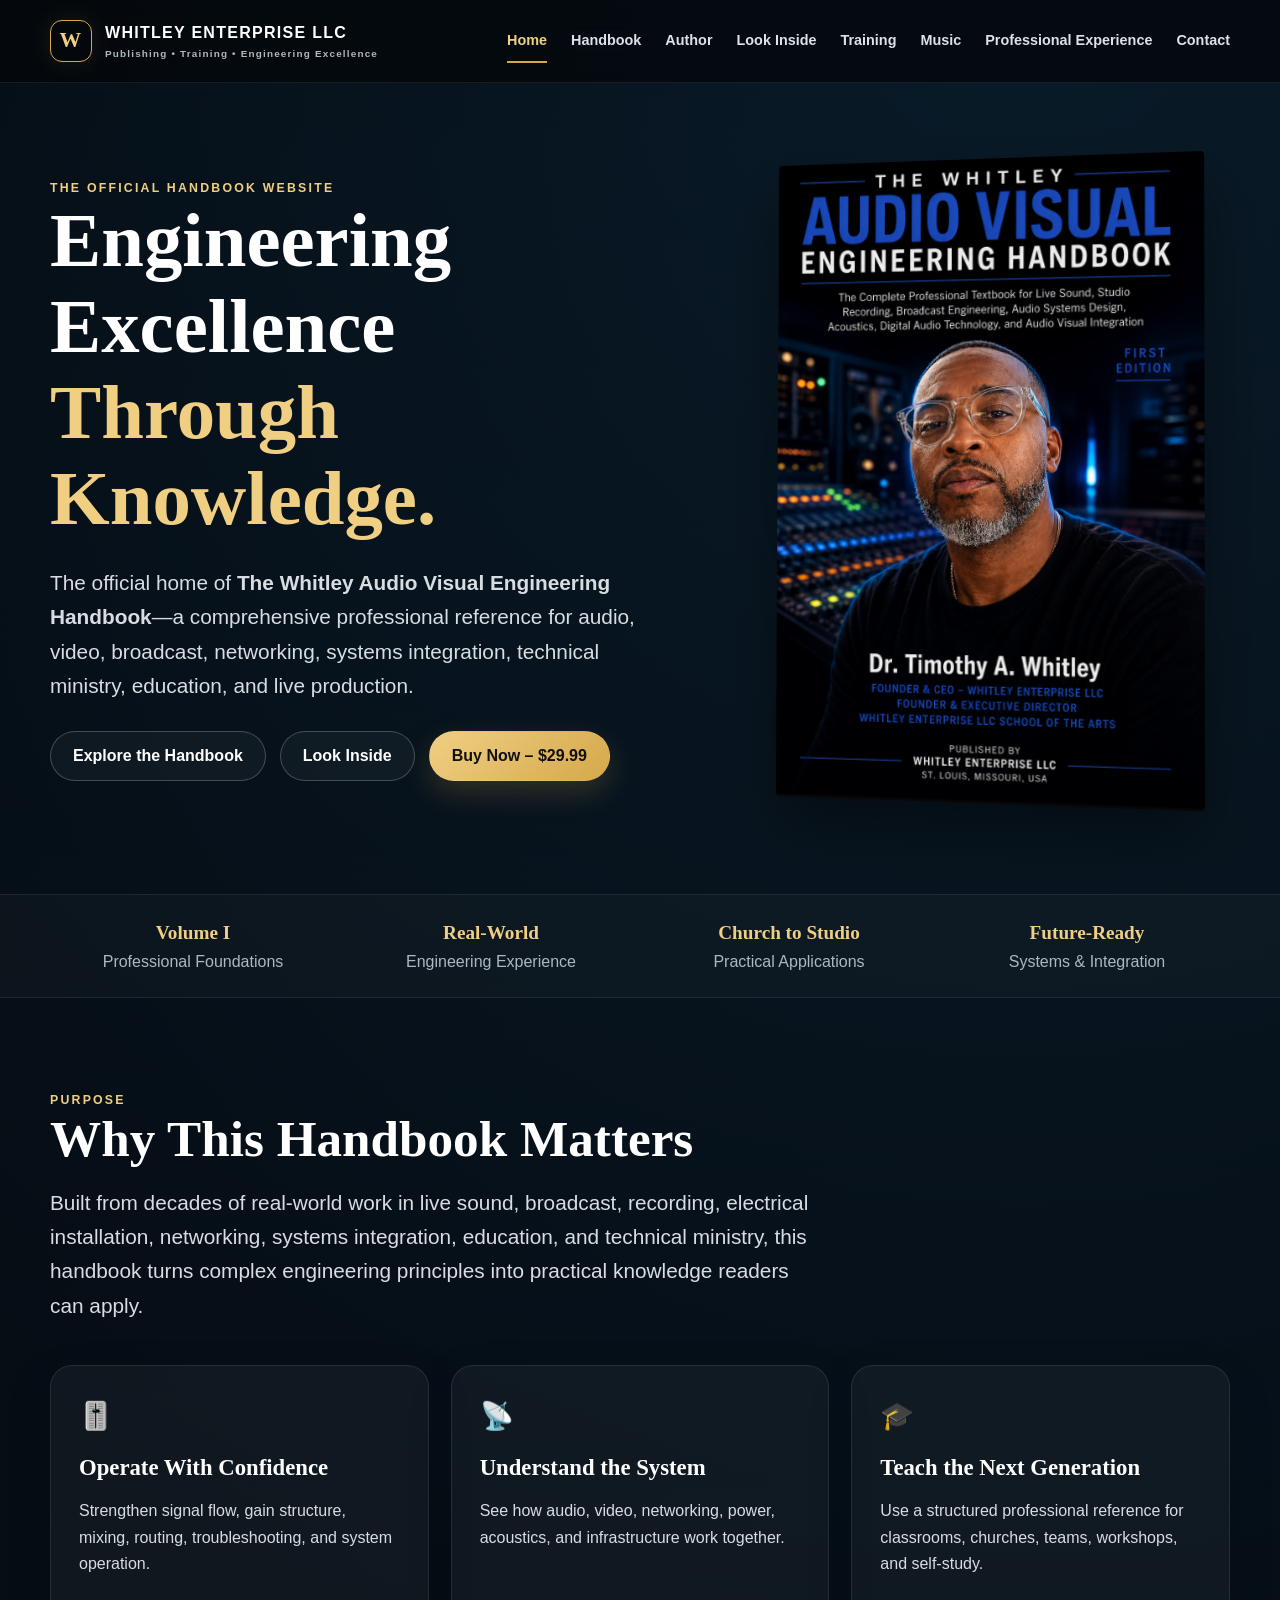
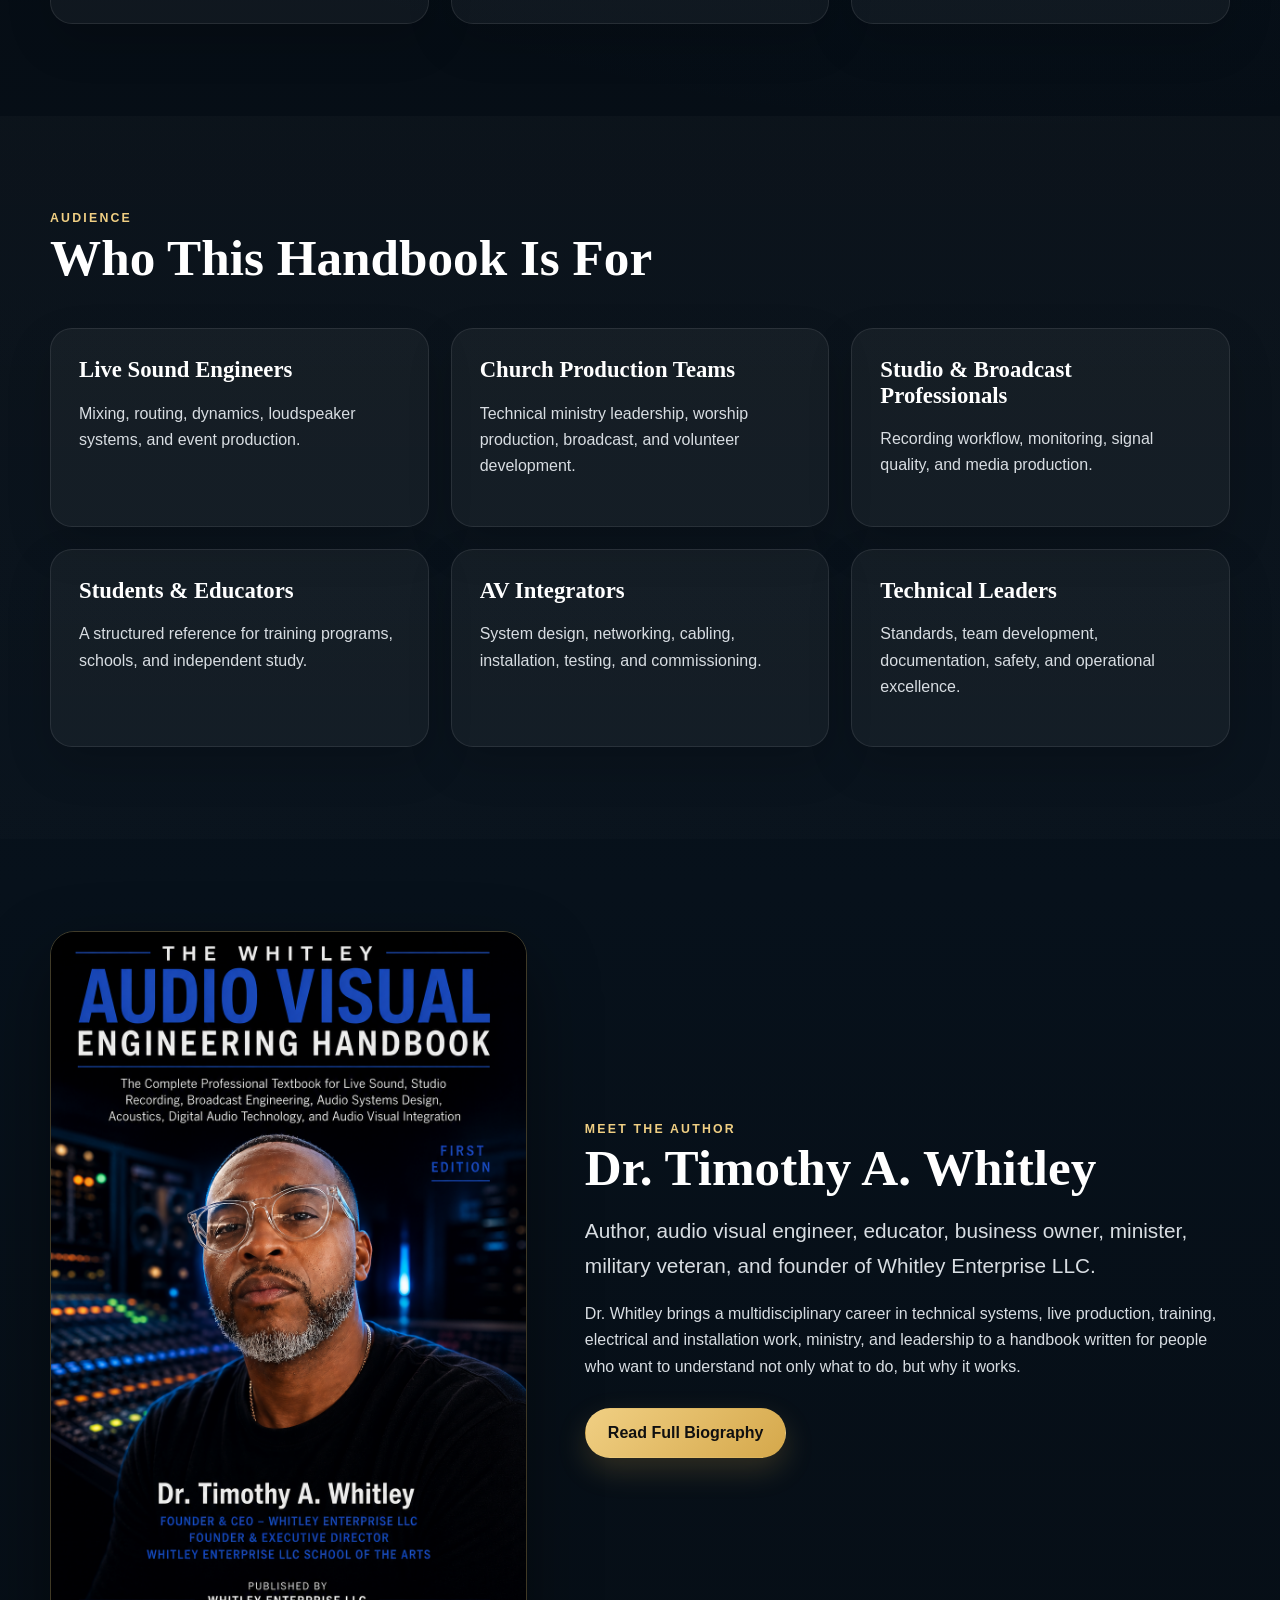
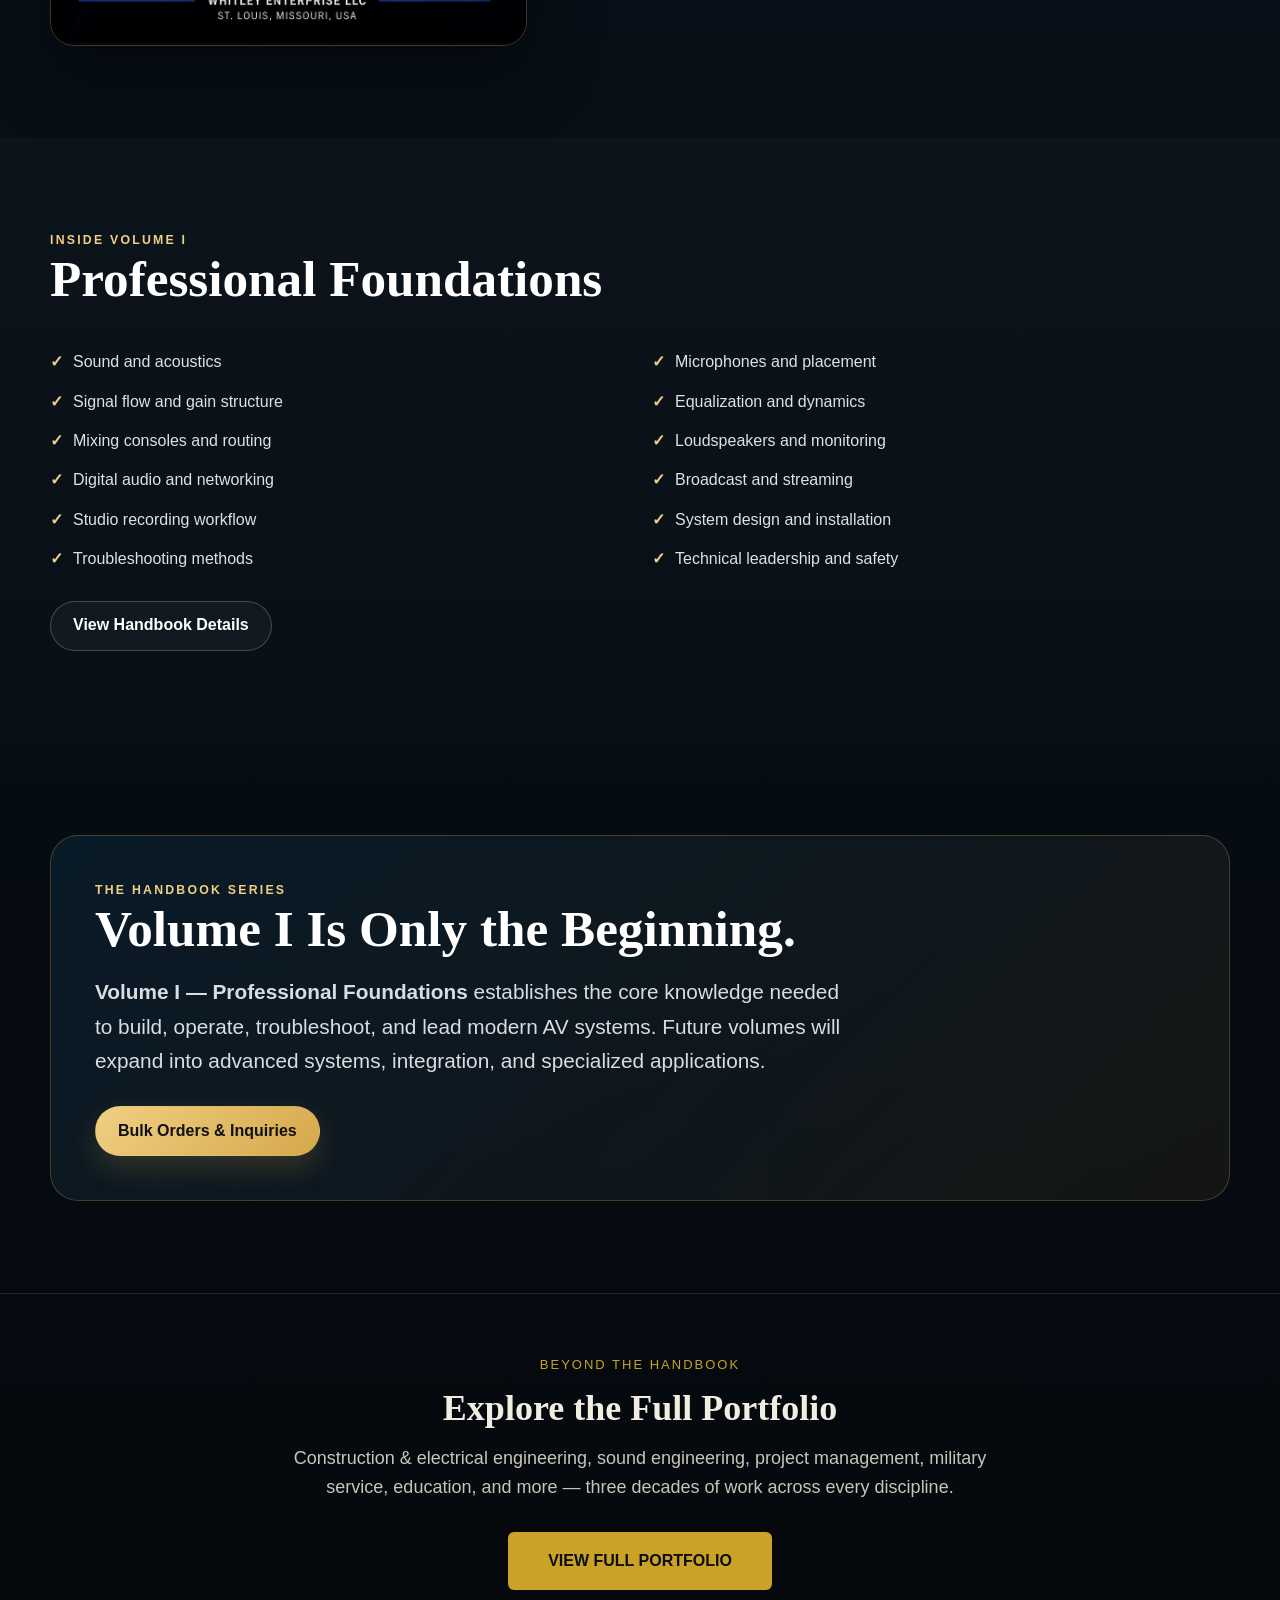
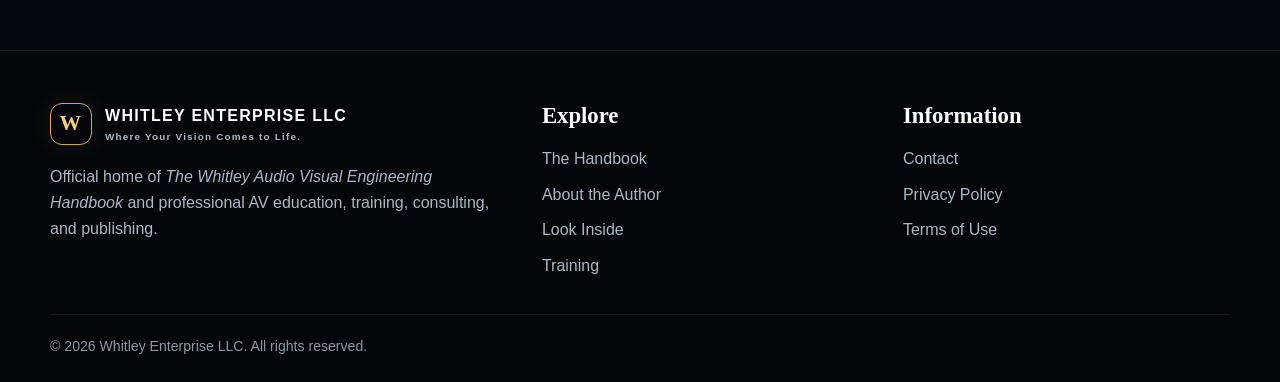
==== commit c4ebdafd: "Update index.html" ====
--- a/index.html
+++ b/index.html
@@ -1,770 +1,90 @@
-<!DOCTYPE html>
+<!doctype html>
 <html lang="en">
 <head>
-<meta charset="UTF-8">
-<meta name="viewport" content="width=device-width, initial-scale=1.0, viewport-fit=cover">
-<title>Whitley AV Academy</title>
-<link rel="manifest" href="manifest.json">
-<link rel="icon" href="icon-192.png">
-<link rel="apple-touch-icon" href="icon-192.png">
-<meta name="apple-mobile-web-app-capable" content="yes">
-<meta name="apple-mobile-web-app-status-bar-style" content="black-translucent">
-<meta name="apple-mobile-web-app-title" content="AV Academy">
-<meta name="theme-color" content="#12213A">
-<style>
-  :root {
-    --navy: #12213A;
-    --navy-light: #1c3155;
-    --navy-lighter: #24406b;
-    --gold: #C79A3F;
-    --gold-light: #e0c073;
-    --gray: #8a92a3;
-    --gray-light: #c9cedb;
-    --cream: #f5f2ea;
-    --red: #a53d3d;
-    --blue: #3e5a86;
-    --green: #2f7a4f;
-  }
-  * { box-sizing: border-box; margin: 0; padding: 0; }
-  body {
-    font-family: -apple-system, BlinkMacSystemFont, "Segoe UI", Roboto, sans-serif;
-    background: #0a0e1a;
-    display: flex;
-    justify-content: center;
-    padding: 24px 12px;
-    min-height: 100vh;
-  }
-  .phone {
-    width: 390px;
-    max-width: 100%;
-    background: var(--navy);
-    border-radius: 40px;
-    border: 6px solid #000;
-    overflow: hidden;
-    box-shadow: 0 30px 60px rgba(0,0,0,0.5);
-    display: flex;
-    flex-direction: column;
-    height: 844px;
-    position: relative;
-  }
-  .statusbar {
-    height: 30px;
-    display: flex;
-    align-items: center;
-    justify-content: space-between;
-    padding: 0 24px;
-    font-size: 12px;
-    color: white;
-    font-weight: 600;
-    flex-shrink: 0;
-  }
-  .screen {
-    flex: 1;
-    overflow-y: auto;
-    padding: 12px 20px 90px;
-    display: none;
-  }
-  .screen.active { display: block; }
-  .app-header {
-    display: flex;
-    align-items: center;
-    justify-content: space-between;
-    margin-bottom: 20px;
-  }
-  .app-header h1 {
-    font-family: Georgia, serif;
-    color: white;
-    font-size: 20px;
-    font-weight: 700;
-  }
-  .app-header .eyebrow {
-    color: var(--gold);
-    font-size: 10px;
-    letter-spacing: 1.5px;
-    text-transform: uppercase;
-    font-weight: 600;
-  }
-  .avatar {
-    width: 34px; height: 34px; border-radius: 50%;
-    background: var(--gold);
-    display: flex; align-items: center; justify-content: center;
-    color: var(--navy); font-weight: 700; font-size: 13px;
-  }
-  .card {
-    background: var(--navy-light);
-    border-radius: 16px;
-    padding: 16px;
-    margin-bottom: 14px;
-    border: 1px solid rgba(255,255,255,0.06);
-  }
-  .card-title { color: white; font-size: 13px; font-weight: 600; margin-bottom: 6px; }
-  .card-sub { color: var(--gray-light); font-size: 12px; line-height: 1.5; }
-  .progress-track {
-    height: 6px; background: rgba(255,255,255,0.1); border-radius: 3px;
-    margin-top: 10px; overflow: hidden;
-  }
-  .progress-fill { height: 100%; background: var(--gold); border-radius: 3px; }
-  .stat-row { display: flex; gap: 10px; margin-bottom: 14px; }
-  .stat-card {
-    flex: 1; background: var(--navy-light); border-radius: 14px; padding: 12px;
-    text-align: center; border: 1px solid rgba(255,255,255,0.06);
-  }
-  .stat-num { color: var(--gold); font-size: 20px; font-weight: 700; font-family: Georgia, serif; }
-  .stat-label { color: var(--gray-light); font-size: 10px; margin-top: 2px; }
-  .section-label {
-    color: var(--gray-light); font-size: 11px; font-weight: 600;
-    letter-spacing: 1px; text-transform: uppercase; margin: 18px 0 10px;
-  }
-  .part-header {
-    color: var(--gold); font-size: 11px; font-weight: 700; letter-spacing: 1px;
-    margin: 16px 0 8px; text-transform: uppercase;
-  }
-  .chapter-row {
-    display: flex; align-items: center; gap: 12px;
-    padding: 10px 0; border-bottom: 1px solid rgba(255,255,255,0.06);
-    cursor: pointer;
-  }
-  .chapter-num {
-    width: 30px; height: 30px; border-radius: 8px; background: rgba(199,154,63,0.15);
-    color: var(--gold); font-size: 12px; font-weight: 700;
-    display: flex; align-items: center; justify-content: center; flex-shrink: 0;
-  }
-  .chapter-num.done { background: var(--gold); color: var(--navy); }
-  .chapter-title { color: white; font-size: 13px; flex: 1; }
-  .chapter-check { color: var(--gold); font-size: 14px; }
-  .tabbar {
-    position: absolute; bottom: 0; left: 0; right: 0;
-    height: 78px; background: rgba(10,14,26,0.95);
-    display: flex; border-top: 1px solid rgba(255,255,255,0.08);
-    padding-bottom: 18px;
-  }
-  .tab {
-    flex: 1; display: flex; flex-direction: column; align-items: center;
-    justify-content: center; gap: 4px; cursor: pointer; color: var(--gray);
-    font-size: 10px; font-weight: 600; background: none; border: none;
-  }
-  .tab.active { color: var(--gold); }
-  .tab svg { width: 20px; height: 20px; }
-  .btn-gold {
-    background: var(--gold); color: var(--navy); border: none;
-    padding: 10px 18px; border-radius: 10px; font-weight: 700; font-size: 12px;
-    cursor: pointer; width: 100%;
-  }
-  .diagram-box {
-    background: white; border-radius: 14px; padding: 16px; margin: 10px 0;
-  }
-  .chat-msg { margin-bottom: 12px; display: flex; }
-  .chat-msg.user { justify-content: flex-end; }
-  .bubble {
-    max-width: 80%; padding: 10px 13px; border-radius: 14px; font-size: 12.5px;
-    line-height: 1.5;
-  }
-  .bubble.ai { background: var(--navy-light); color: white; border-bottom-left-radius: 4px; }
-  .bubble.user { background: var(--gold); color: var(--navy); border-bottom-right-radius: 4px; font-weight: 500; }
-  .chat-input-row {
-    position: absolute; bottom: 78px; left: 0; right: 0;
-    padding: 10px 20px; background: var(--navy);
-    display: flex; gap: 8px; border-top: 1px solid rgba(255,255,255,0.06);
-  }
-  .chat-input-row input {
-    flex: 1; background: var(--navy-light); border: 1px solid rgba(255,255,255,0.1);
-    border-radius: 20px; padding: 9px 14px; color: white; font-size: 12.5px; outline: none;
-  }
-  .chat-input-row input::placeholder { color: var(--gray); }
-  .send-btn {
-    width: 36px; height: 36px; border-radius: 50%; background: var(--gold);
-    border: none; display: flex; align-items: center; justify-content: center; cursor: pointer;
-  }
-  .quiz-q { color: white; font-size: 14px; font-weight: 600; margin-bottom: 14px; line-height: 1.5; }
-  .quiz-opt {
-    background: var(--navy-light); border: 1px solid rgba(255,255,255,0.1);
-    border-radius: 10px; padding: 12px 14px; margin-bottom: 8px; color: white;
-    font-size: 12.5px; cursor: pointer;
-  }
-  .quiz-opt.correct { background: rgba(47,122,79,0.3); border-color: var(--green); }
-  .quiz-opt.wrong { background: rgba(165,61,61,0.3); border-color: var(--red); }
-  .track-row {
-    display: flex; align-items: center; gap: 12px; padding: 10px 0;
-    border-bottom: 1px solid rgba(255,255,255,0.06);
-  }
-  .track-art {
-    width: 42px; height: 42px; border-radius: 8px; background: linear-gradient(135deg, var(--gold), var(--navy-lighter));
-    flex-shrink: 0;
-  }
-  .track-title { color: white; font-size: 12.5px; font-weight: 600; }
-  .track-sub { color: var(--gray-light); font-size: 11px; }
-  .play-btn {
-    width: 30px; height: 30px; border-radius: 50%; background: rgba(199,154,63,0.15);
-    display: flex; align-items: center; justify-content: center; color: var(--gold);
-    border: none; cursor: pointer; flex-shrink: 0;
-  }
-  .now-playing {
-    background: linear-gradient(135deg, var(--navy-lighter), var(--navy));
-    border-radius: 16px; padding: 16px; margin-bottom: 16px; border: 1px solid rgba(199,154,63,0.2);
-  }
-  .badge {
-    display: inline-block; background: rgba(199,154,63,0.15); color: var(--gold);
-    font-size: 9px; font-weight: 700; padding: 3px 8px; border-radius: 6px;
-    letter-spacing: 0.5px; text-transform: uppercase;
-  }
-  ::-webkit-scrollbar { display: none; }
-  .lock-screen {
-    position: absolute; top: 30px; left: 0; right: 0; bottom: 0;
-    background: var(--navy); z-index: 500;
-    display: flex; flex-direction: column; align-items: center; justify-content: center;
-    padding: 36px 28px; text-align: center;
-  }
-  .lock-icon-big { font-size: 40px; margin-bottom: 14px; }
-  .lock-screen h1 {
-    font-family: Georgia, serif; color: white; font-size: 19px; font-weight: 700; margin-bottom: 8px;
-  }
-  .lock-screen p { color: var(--gray-light); font-size: 12.5px; line-height: 1.6; margin-bottom: 20px; }
-  .lock-screen input {
-    width: 100%; background: var(--navy-light); border: 1px solid rgba(255,255,255,0.12);
-    border-radius: 10px; padding: 12px 14px; color: white; font-size: 13px; outline: none;
-    margin-bottom: 12px; text-align: center; letter-spacing: 0.5px;
-  }
-  .lock-screen input::placeholder { color: var(--gray); }
-  .lock-error { color: var(--red); font-size: 11.5px; margin-top: 10px; min-height: 14px; }
-  .lock-hint { font-size: 10.5px; color: var(--gray); margin-top: 18px; margin-bottom: 0; line-height: 1.5; }
-  .status-lock-icon { font-size: 10px; }
-  .diagram-grid {
-    display: grid; grid-template-columns: 1fr 1fr; gap: 10px;
-  }
-  .diagram-tile {
-    background: var(--navy-light); border-radius: 12px; overflow: hidden;
-    border: 1px solid rgba(255,255,255,0.06);
-  }
-  .diagram-tile img { width: 100%; height: 90px; object-fit: cover; display: block; }
-  .diagram-tile .diagram-fallback {
-    width: 100%; height: 90px; display: flex; align-items: center; justify-content: center;
-    background: rgba(199,154,63,0.08); color: var(--gold); font-size: 20px; font-weight: 700;
-    font-family: Georgia, serif;
-  }
-  .diagram-caption { padding: 8px 10px; color: var(--gray-light); font-size: 10.5px; line-height: 1.4; }
-  .eq-band-row { display: flex; justify-content: space-between; align-items: flex-end; height: 140px; gap: 6px; }
-  .eq-band { display: flex; flex-direction: column; align-items: center; flex: 1; height: 100%; justify-content: flex-end; }
-  .eq-band input[type=range] {
-    writing-mode: vertical-lr; direction: rtl;
-    width: 20px; height: 100px; accent-color: var(--gold); background: transparent;
-  }
-  .eq-band-label { color: var(--gray-light); font-size: 9px; margin-top: 6px; text-align: center; }
-</style>
+<meta charset="utf-8"><meta name="viewport" content="width=device-width,initial-scale=1">
+<title>The Whitley Audio Visual Engineering Handbook | Official Website</title>
+<meta name="description" content="Official website of The Whitley Audio Visual Engineering Handbook by Dr. Timothy A. Whitley.">
+<link rel="icon" href="assets/images/favicon.svg" type="image/svg+xml">
+<link rel="stylesheet" href="assets/css/styles.css">
+<link rel="stylesheet" href="assets/css/portfolio.css">  
 </head>
 <body>
 
-<div class="phone">
-  <div class="statusbar">
-    <span>9:41</span>
-    <span>Whitley AV Academy</span>
-    <span class="status-lock-icon" id="statusLockIcon">🔒</span>
+<header class="site-header">
+  <div class="container nav-wrap">
+    <a class="brand" href="index.html">
+      <span class="brand-mark">W</span>
+      <span class="brand-copy">WHITLEY ENTERPRISE LLC<small>Publishing • Training • Engineering Excellence</small></span>
+    </a>
+    <button class="menu-btn" aria-label="Open navigation">☰</button>
+    <nav class="nav-links"><a class="active" href="index.html">Home</a>
+<a class="" href="handbook.html">Handbook</a>
+<a class="" href="author.html">Author</a>
+<a class="" href="preview.html">Look Inside</a>
+<a class="" href="training.html">Training</a>
+<a href="https://tw2698.github.io/timothy-whitley-music/" target="_blank">Music</a>
+<a href="portfolio.html">Professional Experience</a><a class="" href="contact.html">Contact</a></nav>
   </div>
+</header>
 
-  <!-- LICENSE GATE -->
-  <div class="lock-screen" id="lockScreen">
-    <div class="lock-icon-big">🔒</div>
-    <h1>Bonus for Handbook Owners</h1>
-    <p>This companion app is included free with your purchase of The Whitley Audio Visual Engineering Handbook. Enter the license key from your purchase receipt to unlock it.</p>
-    <input type="text" id="licenseInput" placeholder="XXXXXXXX-XXXXXXXX-XXXXXXXX-XXXXXXXX" onkeydown="if(event.key==='Enter')checkLicense()">
-    <button class="btn-gold" id="unlockBtn" onclick="checkLicense()">Unlock</button>
-    <div class="lock-error" id="lockError"></div>
-    <p class="lock-hint">Your license key was emailed with your handbook receipt. Haven't purchased yet? Get the handbook on Gumroad to receive your key.</p>
+<main>
+<section class="hero">
+  <div class="container hero-grid">
+    <div class="hero-copy">
+      <div class="eyebrow">The Official Handbook Website</div>
+      <h1>Engineering Excellence <span>Through Knowledge.</span></h1>
+      <p class="lead">The official home of <strong>The Whitley Audio Visual Engineering Handbook</strong>—a comprehensive professional reference for audio, video, broadcast, networking, systems integration, technical ministry, education, and live production.</p>
+<div class="btn-row"><a class="btn btn-secondary" href="handbook.html">Explore the Handbook</a><a class="btn btn-secondary" href="preview.html">Look Inside</a><a class="btn btn-primary" href="https://whitleyenterprisellc.gumroad.com/l/handbook" target="_blank">Buy Now – $29.99</a></div>    </div>
+    <div class="book-stage"><img src="assets/images/book-front.jpg" alt="Front cover of The Whitley Audio Visual Engineering Handbook"></div>
   </div>
+</section>
+<section class="trust-strip"><div class="container trust-grid"><div><strong>Volume I</strong><span class="muted">Professional Foundations</span></div><div><strong>Real-World</strong><span class="muted">Engineering Experience</span></div><div><strong>Church to Studio</strong><span class="muted">Practical Applications</span></div><div><strong>Future-Ready</strong><span class="muted">Systems & Integration</span></div></div></section>
+<section class="section"><div class="container">
+  <div class="section-head"><div class="eyebrow">Purpose</div><h2>Why This Handbook Matters</h2><p class="lead">Built from decades of real-world work in live sound, broadcast, recording, electrical installation, networking, systems integration, education, and technical ministry, this handbook turns complex engineering principles into practical knowledge readers can apply.</p></div>
+  <div class="grid-3">
+    <article class="card"><div class="icon">🎚️</div><h3>Operate With Confidence</h3><p>Strengthen signal flow, gain structure, mixing, routing, troubleshooting, and system operation.</p></article>
+    <article class="card"><div class="icon">📡</div><h3>Understand the System</h3><p>See how audio, video, networking, power, acoustics, and infrastructure work together.</p></article>
+    <article class="card"><div class="icon">🎓</div><h3>Teach the Next Generation</h3><p>Use a structured professional reference for classrooms, churches, teams, workshops, and self-study.</p></article>
+  </div>
+</div></section>
+<section class="section section-soft"><div class="container">
+ <div class="section-head"><div class="eyebrow">Audience</div><h2>Who This Handbook Is For</h2></div>
+  <div class="grid-3">
+    <div class="card"><h3>Live Sound Engineers</h3><p>Mixing, routing, dynamics, loudspeaker systems, and event production.</p></div>
+    <div class="card"><h3>Church Production Teams</h3><p>Technical ministry leadership, worship production, broadcast, and volunteer development.</p></div>
+    <div class="card"><h3>Studio & Broadcast Professionals</h3><p>Recording workflow, monitoring, signal quality, and media production.</p></div>
+    <div class="card"><h3>Students & Educators</h3><p>A structured reference for training programs, schools, and independent study.</p></div>
+    <div class="card"><h3>AV Integrators</h3><p>System design, networking, cabling, installation, testing, and commissioning.</p></div>
+    <div class="card"><h3>Technical Leaders</h3><p>Standards, team development, documentation, safety, and operational excellence.</p></div>
+  </div>
+</div></section>
+<section class="section"><div class="container author-split">
+  <img class="portrait" src="assets/images/dr-timothy-whitley.jpg" alt="Dr. Timothy A. Whitley">
+  <div><div class="eyebrow">Meet the Author</div><h2>Dr. Timothy A. Whitley</h2><p class="lead">Author, audio visual engineer, educator, business owner, minister, military veteran, and founder of Whitley Enterprise LLC.</p><p>Dr. Whitley brings a multidisciplinary career in technical systems, live production, training, electrical and installation work, ministry, and leadership to a handbook written for people who want to understand not only what to do, but why it works.</p><div class="btn-row"><a class="btn btn-primary" href="author.html">Read Full Biography</a></div></div>
+</div></section>
+<section class="section section-soft"><div class="container">
+ <div class="section-head"><div class="eyebrow">Inside Volume I</div><h2>Professional Foundations</h2></div>
+ <ul class="feature-list"><li>Sound and acoustics</li><li>Microphones and placement</li><li>Signal flow and gain structure</li><li>Equalization and dynamics</li><li>Mixing consoles and routing</li><li>Loudspeakers and monitoring</li><li>Digital audio and networking</li><li>Broadcast and streaming</li><li>Studio recording workflow</li><li>System design and installation</li><li>Troubleshooting methods</li><li>Technical leadership and safety</li></ul>
+ <div class="btn-row"><a class="btn btn-secondary" href="handbook.html">View Handbook Details</a></div>
+</div></section>
+<section class="section"><div class="container callout"><div class="eyebrow">The Handbook Series</div><h2>Volume I Is Only the Beginning.</h2><p class="lead"><strong>Volume I — Professional Foundations</strong> establishes the core knowledge needed to build, operate, troubleshoot, and lead modern AV systems. Future volumes will expand into advanced systems, integration, and specialized applications.</p><div class="btn-row"><a class="btn btn-primary" href="contact.html">Bulk Orders & Inquiries</a></div></div></section>
+<section class="pf-section" style="text-align:center;"><div class="container"><p class="pf-eyebrow">Beyond the Handbook</p><h2 style="color:#f2ede1;font-family:'Playfair Display',serif;font-size:36px;margin-bottom:16px;">Explore the Full Portfolio</h2><p class="pf-lead" style="margin-bottom:30px;">Construction &amp; electrical engineering, sound engineering, project management, military service, education, and more — three decades of work across every discipline.</p><a href="portfolio.html" style="display:inline-block;background:#c9a227;color:#0d0d0d;padding:16px 40px;border-radius:6px;font-weight:600;text-decoration:none;">VIEW FULL PORTFOLIO</a></div></section>  
+</main>
 
-  <!-- HOME -->
-  <div class="screen active" id="home">
-    <div class="app-header">
-      <div><div class="eyebrow">Welcome to</div><h1>AV Academy</h1></div>
-      <div class="avatar">AV</div>
+
+<footer class="site-footer">
+  <div class="container">
+    <div class="footer-grid">
+      <div>
+        <div class="brand"><span class="brand-mark">W</span><span class="brand-copy">WHITLEY ENTERPRISE LLC<small>Where Your Vision Comes to Life.</small></span></div>
+        <p class="muted" style="margin-top:18px">Official home of <em>The Whitley Audio Visual Engineering Handbook</em> and professional AV education, training, consulting, and publishing.</p>
+      </div>
+      <div><h3>Explore</h3><div class="footer-links"><a href="handbook.html">The Handbook</a><a href="author.html">About the Author</a><a href="preview.html">Look Inside</a><a href="training.html">Training</a></div></div>
+      <div><h3>Information</h3><div class="footer-links"><a href="contact.html">Contact</a><a href="privacy.html">Privacy Policy</a><a href="terms.html">Terms of Use</a></div></div>
     </div>
+    <div class="copyright">© <span data-year></span> Whitley Enterprise LLC. All rights reserved.</div>
+  </div>
+</footer>
+<script src="assets/js/script.js"></script>
 
-    <div class="stat-row">
-      <div class="stat-card"><div class="stat-num">93</div><div class="stat-label">chapters</div></div>
-      <div class="stat-card"><div class="stat-num">70</div><div class="stat-label">diagrams</div></div>
-      <div class="stat-card"><div class="stat-num">12</div><div class="stat-label">parts</div></div>
-    </div>
-
-    <div class="card" onclick="showScreen('read')">
-      <span class="badge">Start reading</span>
-      <div class="card-title" style="margin-top:8px">Chapter 1: Foundations of Audio Engineering</div>
-      <div class="card-sub">Part I — Getting Started</div>
-      <div class="progress-track"><div class="progress-fill" style="width:0%"></div></div>
-    </div>
-
-    <div class="card" onclick="showScreen('read')">
-      <span class="badge">Diagram of the day</span>
-      <div class="card-title" style="margin-top:8px">Interactive EQ filter shapes</div>
-      <div class="card-sub">Drag the curve and hear how it changes — tap to explore</div>
-    </div>
-
-    <div class="card" onclick="showScreen('tutor')">
-      <span class="badge">AI tutor</span>
-      <div class="card-title" style="margin-top:8px">Ask anything about the handbook</div>
-      <div class="card-sub">Trained on all 93 chapters, in the author's own teaching voice</div>
-    </div>
-
-    <div class="card" onclick="showScreen('tools')">
-      <span class="badge">Tools</span>
-      <div class="card-title" style="margin-top:8px">Room analyzer, EQ & diagrams</div>
-      <div class="card-sub">Hands-on tools tied to what you're reading</div>
-    </div>
-  </div>
-
-  <!-- READ -->
-  <div class="screen" id="read">
-    <div class="app-header">
-      <div><div class="eyebrow">Handbook</div><h1>Read</h1></div>
-    </div>
-
-    <div class="section-label">Interactive diagram — try it</div>
-    <div class="diagram-box">
-      <svg id="eqsvg" viewBox="0 0 300 130" style="width:100%;display:block">
-        <line x1="0" y1="65" x2="300" y2="65" stroke="#ddd" stroke-width="1"/>
-        <path id="eqcurve" d="M0,65 Q150,65 300,65" fill="none" stroke="#12213A" stroke-width="2.5"/>
-        <circle id="eqhandle" cx="150" cy="65" r="8" fill="#C79A3F" stroke="#12213A" stroke-width="1.5" style="cursor:grab"/>
-      </svg>
-      <div style="text-align:center;color:#8a92a3;font-size:10.5px;margin-top:4px">Drag the gold point — Figure 34.1, EQ filter shapes</div>
-    </div>
-
-    <div class="section-label" style="margin-top:20px">Full Handbook</div>
-    <div class="card">
-      <div class="card-sub" style="margin-bottom:10px">Your complete 256-page handbook.</div>
-      <a href="handbook.pdf" target="_blank" class="btn-gold" style="display:block;text-align:center;text-decoration:none">Open Full Book</a>
-    </div>
-  </div>
-
-  <!-- TUTOR -->
-  <div class="screen" id="tutor" style="padding-bottom:150px">
-    <div class="app-header">
-      <div><div class="eyebrow">AI tutor</div><h1>Ask the Handbook</h1></div>
-    </div>
-    <div id="chatlog">
-      <div class="chat-msg"><div class="bubble ai">Hi — I can help with questions about the Whitley AV Engineering Handbook. Ask me about gain staging, EQ, compression, mic placement, or anything else in the book.</div></div>
-    </div>
-  </div>
-  <div class="chat-input-row" id="chatInputRow">
-    <input type="text" id="chatInput" placeholder="Ask about gain staging, EQ, mic placement..." onkeydown="if(event.key==='Enter')sendChat()">
-    <button class="send-btn" onclick="sendChat()">→</button>
-  </div>
-
-  <!-- PRACTICE -->
-  <div class="screen" id="practice">
-    <div class="app-header">
-      <div><div class="eyebrow">Chapter 38 quiz</div><h1>Practice</h1></div>
-    </div>
-    <div class="card" style="margin-bottom:18px">
-      <div class="card-title">Try a sample quiz</div>
-      <div class="card-sub" style="margin-top:6px">Test your knowledge of compression & limiting</div>
-    </div>
-    <div id="quizbox"></div>
-  </div>
-
-  <!-- TOOLS -->
-  <div class="screen" id="tools">
-    <div class="app-header">
-      <div><div class="eyebrow">Handbook tools</div><h1>Tools</h1></div>
-    </div>
-
-    <div class="section-label">Diagram gallery</div>
-    <div class="diagram-grid" id="diagramGrid"></div>
-
-    <div class="section-label" style="margin-top:24px">Room Analyzer (RTA)</div>
-    <div class="card">
-      <div class="card-sub" style="margin-bottom:10px">Live spectrum of your room, using your device's microphone. Works on laptop or phone.</div>
-      <canvas id="rtaCanvas" width="300" height="120" style="width:100%;background:#0a0e1a;border-radius:8px"></canvas>
-      <div style="display:flex;gap:8px;margin-top:10px">
-        <button class="btn-gold" id="rtaStartBtn" onclick="toggleRTA()">Start Analyzer</button>
-      </div>
-      <div class="lock-error" id="rtaError" style="text-align:left"></div>
-    </div>
-
-    <div class="section-label" style="margin-top:24px">Graphic EQ — try it live</div>
-    <div class="card">
-      <div class="card-sub" style="margin-bottom:10px">Drag the bands, then test with your mic to hear the change. <strong>Use headphones</strong> to avoid feedback.</div>
-      <div class="eq-band-row" id="eqBandRow"></div>
-      <button class="btn-gold" id="eqTestBtn" style="margin-top:14px" onclick="toggleEQTest()">Test with Mic</button>
-      <div class="lock-error" id="eqError" style="text-align:left"></div>
-    </div>
-  </div>
-
-  <div class="tabbar">
-    <button class="tab active" data-tab="home" onclick="showScreen('home')">
-      <svg viewBox="0 0 24 24" fill="none" stroke="currentColor" stroke-width="2"><path d="M3 12l9-9 9 9M5 10v10h14V10"/></svg>
-      Home
-    </button>
-    <button class="tab" data-tab="read" onclick="showScreen('read')">
-      <svg viewBox="0 0 24 24" fill="none" stroke="currentColor" stroke-width="2"><path d="M4 4h6a2 2 0 012 2v14a2 2 0 00-2-2H4V4zM20 4h-6a2 2 0 00-2 2v14a2 2 0 012-2h6V4z"/></svg>
-      Read
-    </button>
-    <button class="tab" data-tab="tutor" onclick="showScreen('tutor')">
-      <svg viewBox="0 0 24 24" fill="none" stroke="currentColor" stroke-width="2"><circle cx="12" cy="12" r="9"/><path d="M9.5 9a2.5 2.5 0 015 0c0 1.5-2.5 2-2.5 3.5M12 17h.01"/></svg>
-      Tutor
-    </button>
-    <button class="tab" data-tab="practice" onclick="showScreen('practice')">
-      <svg viewBox="0 0 24 24" fill="none" stroke="currentColor" stroke-width="2"><path d="M9 11l3 3L22 4M21 12v7a2 2 0 01-2 2H5a2 2 0 01-2-2V5a2 2 0 012-2h11"/></svg>
-      Practice
-    </button>
-    <button class="tab" data-tab="tools" onclick="showScreen('tools')">
-      <svg viewBox="0 0 24 24" fill="none" stroke="currentColor" stroke-width="2"><path d="M14.7 6.3a1 1 0 000 1.4l1.6 1.6a1 1 0 001.4 0l3.77-3.77a6 6 0 01-7.94 7.94l-6.91 6.91a2.12 2.12 0 01-3-3l6.91-6.91a6 6 0 017.94-7.94l-3.76 3.76z"/></svg>
-      Tools
-    </button>
-  </div>
-</div>
-
-<script>
-// License gate — verifies purchase against Gumroad before showing any app content
-const GUMROAD_PRODUCT_ID = "pq2FxeGeWoyh11nFSzlNpw==";
-
-function isUnlocked() {
-  return localStorage.getItem('avAcademyUnlocked') === 'true';
-}
-
-function unlockApp() {
-  document.getElementById('lockScreen').style.display = 'none';
-  document.getElementById('statusLockIcon').textContent = '🔓';
-}
-
-async function checkLicense() {
-  const input = document.getElementById('licenseInput');
-  const key = input.value.trim();
-  const errorEl = document.getElementById('lockError');
-  const btn = document.getElementById('unlockBtn');
-  errorEl.textContent = '';
-
-  if (!key) { errorEl.textContent = 'Please enter your license key.'; return; }
-
-  btn.textContent = 'Checking…';
-  btn.disabled = true;
-
-  try {
-    const body = new URLSearchParams();
-    body.append('product_id', GUMROAD_PRODUCT_ID);
-    body.append('license_key', key);
-    const res = await fetch('https://api.gumroad.com/v2/licenses/verify', { method: 'POST', body });
-    const data = await res.json();
-    if (data.success) {
-      localStorage.setItem('avAcademyUnlocked', 'true');
-      unlockApp();
-    } else {
-      errorEl.textContent = "That key didn't check out — double check it and try again.";
-    }
-  } catch (err) {
-    errorEl.textContent = "Couldn't reach the verification server — check your connection and try again.";
-  }
-  btn.textContent = 'Unlock';
-  btn.disabled = false;
-}
-
-window.addEventListener('DOMContentLoaded', () => {
-  if (isUnlocked()) unlockApp();
-});
-
-function showScreen(id) {
-  document.querySelectorAll('.screen').forEach(s => s.classList.remove('active'));
-  document.getElementById(id).classList.add('active');
-  document.querySelectorAll('.tab').forEach(t => t.classList.remove('active'));
-  document.querySelector('.tab[data-tab="' + id + '"]').classList.add('active');
-  document.getElementById('chatInputRow').style.display = (id === 'tutor') ? 'flex' : 'none';
-  if (id === 'practice' && !window.quizLoaded) loadQuiz();
-}
-document.getElementById('chatInputRow').style.display = 'none';
-
-// Interactive EQ diagram drag
-const svg = document.getElementById('eqsvg');
-const handle = document.getElementById('eqhandle');
-const curve = document.getElementById('eqcurve');
-let dragging = false;
-function updateCurve(cx, cy) {
-  cy = Math.max(20, Math.min(110, cy));
-  handle.setAttribute('cx', cx);
-  handle.setAttribute('cy', cy);
-  curve.setAttribute('d', `M0,65 Q${cx},${cy} 300,65`);
-}
-function getPos(evt) {
-  const rect = svg.getBoundingClientRect();
-  const clientX = evt.touches ? evt.touches[0].clientX : evt.clientX;
-  const clientY = evt.touches ? evt.touches[0].clientY : evt.clientY;
-  const x = (clientX - rect.left) / rect.width * 300;
-  const y = (clientY - rect.top) / rect.height * 130;
-  return {x, y};
-}
-handle.addEventListener('mousedown', () => dragging = true);
-handle.addEventListener('touchstart', () => dragging = true);
-window.addEventListener('mousemove', e => { if (dragging) { const p = getPos(e); updateCurve(150, p.y); } });
-window.addEventListener('touchmove', e => { if (dragging) { const p = getPos(e); updateCurve(150, p.y); } });
-window.addEventListener('mouseup', () => dragging = false);
-window.addEventListener('touchend', () => dragging = false);
-
-// Quiz
-const quizQuestions = [
-  { q: "What does a compressor's ratio control determine?", opts: ["How much gain reduction is applied above threshold", "The attack time only", "The output sample rate", "The number of channels compressed"], correct: 0 },
-  { q: "A 4:1 ratio means for every 4 dB over threshold, output increases by:", opts: ["4 dB", "1 dB", "0 dB", "8 dB"], correct: 1 },
-  { q: "Fast attack times are best suited for:", opts: ["Preserving transient punch", "Catching transients and smoothing them quickly", "Only mastering", "Only vocals"], correct: 1 },
-];
-let quizIdx = 0, quizScore = 0;
-function loadQuiz() {
-  window.quizLoaded = true;
-  renderQuiz();
-}
-function renderQuiz() {
-  const box = document.getElementById('quizbox');
-  if (quizIdx >= quizQuestions.length) {
-    box.innerHTML = `<div class="card" style="text-align:center"><div class="card-title" style="font-size:16px">Quiz complete</div><div class="card-sub" style="margin:8px 0">Score: ${quizScore}/${quizQuestions.length}</div><button class="btn-gold" onclick="quizIdx=0;quizScore=0;renderQuiz()">Retry</button></div>`;
-    return;
-  }
-  const q = quizQuestions[quizIdx];
-  box.innerHTML = `<div class="quiz-q">${quizIdx+1}. ${q.q}</div>` +
-    q.opts.map((o,i) => `<div class="quiz-opt" onclick="answerQuiz(${i})">${o}</div>`).join('');
-}
-function answerQuiz(i) {
-  const q = quizQuestions[quizIdx];
-  const opts = document.querySelectorAll('.quiz-opt');
-  opts.forEach((el, idx) => {
-    if (idx === q.correct) el.classList.add('correct');
-    else if (idx === i) el.classList.add('wrong');
-    el.onclick = null;
-  });
-  if (i === q.correct) quizScore++;
-  setTimeout(() => { quizIdx++; renderQuiz(); }, 900);
-}
-
-if ("serviceWorker" in navigator) {
-  window.addEventListener("load", () => {
-    navigator.serviceWorker.register("service-worker.js").catch(() => {});
-  });
-}
-
-// Diagram gallery - images live directly alongside index.html (confirmed via
-// GitHub folder listing), not in a diagrams/ subfolder.
-const diagrams = [
-  { file: "fig_04_hearing.png",          num: "4",  title: "Human Hearing & Psychoacoustics" },
-  { file: "fig_05_frequency.png",        num: "5",  title: "The Frequency Spectrum" },
-  { file: "fig_07_decibels.png",         num: "7",  title: "The Decibel Scale" },
-  { file: "fig_08_waveforms.png",        num: "8",  title: "Waveforms" },
-  { file: "fig_09_phase.png",            num: "9",  title: "Phase Relationships" },
-  { file: "fig_10_signalflow.png",       num: "10", title: "Signal Flow" },
-  { file: "fig_16_harmonics.png",        num: "16", title: "Harmonics" },
-  { file: "fig_18_resonance.png",        num: "18", title: "Resonance & Standing Waves" },
-  { file: "fig_21_mictypes.png",         num: "21", title: "Microphone Types" },
-  { file: "fig_25_polarpatterns.png",    num: "25", title: "Polar Patterns" },
-  { file: "fig_29_gainstructure.png",    num: "29", title: "Gain Structure & Headroom" },
-  { file: "fig_30_procorder.png",        num: "30", title: "Channel Processing Order" },
-  { file: "fig_31_routing.png",          num: "31", title: "Aux Sends, Matrices & VCAs" },
-  { file: "fig_32_scenes.png",           num: "32", title: "Scenes vs. Snapshots" },
-  { file: "fig_33_workflow.png",         num: "33", title: "Show Workflow Cycle" },
-  { file: "fig_34_eqfilters.png",        num: "34", title: "EQ Filter Shapes" },
-  { file: "fig_35_eqtypes.png",          num: "35", title: "Graphic, Parametric & Dynamic EQ" },
-  { file: "fig_36_surgicalmusical.png",  num: "36", title: "Surgical vs. Musical EQ" },
-  { file: "fig_37_freqproblems.png",     num: "37", title: "Frequency Problem Vocabulary" },
-  { file: "fig_38_compressor.png",       num: "38", title: "Compressor Behavior" },
-  { file: "fig_39_gate.png",             num: "39", title: "Noise Gate Behavior" },
-  { file: "fig_41_busglue.png",          num: "41", title: "Layered Dynamics & Bus Glue" },
-  { file: "fig_42_linearray.png",        num: "42", title: "Line Array vs. Point Source" },
-  { file: "fig_43_subwoofers.png",       num: "43", title: "Subwoofer Placement" },
-  { file: "fig_45_crossovers.png",       num: "45", title: "Active Crossover Signal Path" },
-  { file: "fig_46_alignment.png",        num: "46", title: "Time & Phase Alignment" },
-  { file: "fig_47_worship.png",          num: "47", title: "Worship Service Dynamic Range" },
-  { file: "fig_48_redundancy.png",       num: "48", title: "Redundancy Planning" },
-  { file: "fig_49_festival.png",         num: "49", title: "Festival Changeover / House System" },
-  { file: "fig_50_stadium.png",          num: "50", title: "Stadium Delay System" },
-  { file: "fig_51_broadcastmix.png",     num: "51", title: "Broadcast Mix vs. Live Mix" },
-  { file: "fig_52_hybrid.png",           num: "52", title: "Hybrid Worship Dual Signal Path" },
-  { file: "fig_53_vocalmic.png",         num: "53", title: "Studio Vocal Mic Setup" },
-  { file: "fig_54_drumrecording.png",    num: "54", title: "Drum Kit Mic Placement" },
-  { file: "fig_55_guitaramp.png",        num: "55", title: "Guitar Amp Mic Placement" },
-  { file: "fig_56_piano_leslie.png",     num: "56", title: "Piano, Hammond & Leslie Mic Placement" },
-  { file: "fig_57_ensemble.png",         num: "57", title: "Close vs. Ensemble Mic'ing" },
-  { file: "fig_58_podcast.png",          num: "58", title: "Podcast Signal Chain" },
-  { file: "fig_59_mastering.png",        num: "59", title: "The Mastering Chain" },
-  { file: "fig_60_immersive.png",        num: "60", title: "Immersive / Object-Based Audio" },
-  { file: "fig_61_networkedaudio.png",   num: "61", title: "Networked Audio Topology" },
-  { file: "fig_62_avbmilan.png",         num: "62", title: "AVB / Milan Protocol Landscape" },
-  { file: "fig_63_cabling.png",          num: "63", title: "Cable Type Comparison" },
-  { file: "fig_64_clocking.png",         num: "64", title: "Clock Synchronization" },
-  { file: "fig_65_facility.png",         num: "65", title: "Facility Design Priorities" },
-  { file: "fig_66_rack.png",             num: "66", title: "Rack Signal Flow Layout" },
-  { file: "fig_67_groundloop.png",       num: "67", title: "Ground Loop Diagnosis" },
-  { file: "fig_68_ups.png",              num: "68", title: "UPS Power Protection" },
-  { file: "fig_70_ethics.png",           num: "70", title: "Professional Ethics Pillars" },
-  { file: "fig_71_training.png",         num: "71", title: "Volunteer / Hire Training Progression" },
-  { file: "fig_72_pricing.png",          num: "72", title: "Project Pricing Components" },
-  { file: "fig_73_business.png",         num: "73", title: "AV Business Pillars" },
-  { file: "fig_74_career.png",           num: "74", title: "Sustainable Career Triad" },
-  { file: "fig_75_certpath.png",         num: "75", title: "Certification Pathway" },
-  { file: "fig_76_videointerfaces.png",  num: "76", title: "Broadcast Video Interfaces (SDI/HDMI/NDI)" },
-  { file: "fig_78_camerachain.png",      num: "78", title: "Camera Chain / CCU Shading" },
-  { file: "fig_79_switcher.png",         num: "79", title: "Video Switcher Architecture" },
-  { file: "fig_80_streaming.png",        num: "80", title: "Live Streaming Pipeline" },
-  { file: "fig_81_mixminus.png",         num: "81", title: "Mix-Minus / IFB" },
-  { file: "fig_82_podcastworkflow.png",  num: "82", title: "Podcast Workflow" },
-  { file: "fig_83_lighting.png",         num: "83", title: "Three-Point Lighting" },
-  { file: "fig_84_broadcastchain.png",   num: "84", title: "Complete Broadcast Signal Chain" },
-  { file: "fig_85_scales.png",           num: "85", title: "Broadcast System Scale Comparison" },
-  { file: "fig_86_rf.png",               num: "86", title: "RF Frequency Coordination" },
-  { file: "fig_87_stagepatch.png",       num: "87", title: "Stage Box / Snake Architecture" },
-  { file: "fig_88_monitors.png",         num: "88", title: "Wedge vs. IEM Monitors" },
-  { file: "fig_89_measurement.png",      num: "89", title: "Dual-FFT System Measurement" },
-  { file: "fig_90_troubleshooting.png",  num: "90", title: "Troubleshooting Flowchart" },
-  { file: "fig_91_digitalconsoles.png",  num: "91", title: "Digital Mixer Channel Strip" },
-  { file: "fig_92_fohmix.png",           num: "92", title: "FOH Mix Build Order" },
-];
-function renderDiagramGrid() {
-  const grid = document.getElementById('diagramGrid');
-  if (!grid) return;
-  grid.innerHTML = diagrams.map(d => `
-    <div class="diagram-tile">
-      <img src="${d.file}" alt="Figure ${d.num}" onerror="this.outerHTML='<div class=diagram-fallback>Fig ${d.num}</div>'">
-      <div class="diagram-caption">Fig ${d.num} — ${d.title}</div>
-    </div>
-  `).join('');
-}
-renderDiagramGrid();
-
-// Room Analyzer (RTA) - real-time spectrum from the visitor's own microphone
-let rtaCtx, rtaAnalyser, rtaStream, rtaRAF, rtaRunning = false;
-async function toggleRTA() {
-  const btn = document.getElementById('rtaStartBtn');
-  const errEl = document.getElementById('rtaError');
-  errEl.textContent = '';
-  if (rtaRunning) {
-    stopRTA();
-    btn.textContent = 'Start Analyzer';
-    rtaRunning = false;
-    return;
-  }
-  try {
-    rtaStream = await navigator.mediaDevices.getUserMedia({ audio: true });
-    rtaCtx = new (window.AudioContext || window.webkitAudioContext)();
-    const source = rtaCtx.createMediaStreamSource(rtaStream);
-    rtaAnalyser = rtaCtx.createAnalyser();
-    rtaAnalyser.fftSize = 1024;
-    source.connect(rtaAnalyser);
-    drawRTA();
-    btn.textContent = 'Stop Analyzer';
-    rtaRunning = true;
-  } catch (err) {
-    errEl.textContent = "Couldn't access the microphone — check your browser's mic permission for this site and try again.";
-  }
-}
-function drawRTA() {
-  const canvas = document.getElementById('rtaCanvas');
-  const ctx = canvas.getContext('2d');
-  const bufferLength = rtaAnalyser.frequencyBinCount;
-  const dataArray = new Uint8Array(bufferLength);
-  function render() {
-    rtaRAF = requestAnimationFrame(render);
-    rtaAnalyser.getByteFrequencyData(dataArray);
-    ctx.clearRect(0, 0, canvas.width, canvas.height);
-    const usableBins = Math.floor(bufferLength * 0.5);
-    const barWidth = canvas.width / usableBins;
-    for (let i = 0; i < usableBins; i++) {
-      const barHeight = (dataArray[i] / 255) * canvas.height;
-      ctx.fillStyle = '#C79A3F';
-      ctx.fillRect(i * barWidth, canvas.height - barHeight, Math.max(barWidth - 1, 1), barHeight);
-    }
-  }
-  render();
-}
-function stopRTA() {
-  if (rtaRAF) cancelAnimationFrame(rtaRAF);
-  if (rtaStream) rtaStream.getTracks().forEach(t => t.stop());
-  if (rtaCtx) rtaCtx.close();
-  const canvas = document.getElementById('rtaCanvas');
-  canvas.getContext('2d').clearRect(0, 0, canvas.width, canvas.height);
-}
-
-// Graphic EQ - visual bands you can drag; optional live mic test through real filters
-const eqBands = [60, 150, 400, 1000, 2500, 6000, 12000];
-function renderEQBands() {
-  const row = document.getElementById('eqBandRow');
-  row.innerHTML = eqBands.map((freq, i) => `
-    <div class="eq-band">
-      <input type="range" min="-12" max="12" value="0" step="1" id="eqSlider${i}" oninput="updateEQBand(${i}, this.value)">
-      <div class="eq-band-label">${freq >= 1000 ? (freq/1000)+'k' : freq}</div>
-    </div>
-  `).join('');
-}
-renderEQBands();
-
-let eqCtx, eqStream, eqFilters = [], eqTesting = false;
-function updateEQBand(i, val) {
-  if (eqFilters[i]) eqFilters[i].gain.value = parseFloat(val);
-}
-async function toggleEQTest() {
-  const btn = document.getElementById('eqTestBtn');
-  const errEl = document.getElementById('eqError');
-  errEl.textContent = '';
-  if (eqTesting) {
-    stopEQTest();
-    btn.textContent = 'Test with Mic';
-    eqTesting = false;
-    return;
-  }
-  try {
-    eqStream = await navigator.mediaDevices.getUserMedia({ audio: true });
-    eqCtx = new (window.AudioContext || window.webkitAudioContext)();
-    const source = eqCtx.createMediaStreamSource(eqStream);
-    let prev = source;
-    eqFilters = eqBands.map((freq, i) => {
-      const f = eqCtx.createBiquadFilter();
-      f.type = 'peaking';
-      f.frequency.value = freq;
-      f.Q.value = 1.2;
-      const slider = document.getElementById('eqSlider' + i);
-      f.gain.value = slider ? parseFloat(slider.value) : 0;
-      prev.connect(f);
-      prev = f;
-      return f;
-    });
-    prev.connect(eqCtx.destination);
-    btn.textContent = 'Stop Test';
-    eqTesting = true;
-  } catch (err) {
-    errEl.textContent = "Couldn't access the microphone — check your browser's mic permission for this site and try again.";
-  }
-}
-function stopEQTest() {
-  if (eqStream) eqStream.getTracks().forEach(t => t.stop());
-  if (eqCtx) eqCtx.close();
-  eqFilters = [];
-}
-
-// AI Tutor
-const tutorFAQ = [
-  { keys: ["gain stag", "headroom"], a: "Gain staging is about setting levels at every point in the signal chain — mic pre, channel fader, bus, master — so each stage runs hot enough for a clean signal but never clips. Chapter 29 walks through the full headroom concept with examples." },
-  { keys: ["compress", "ratio", "limit"], a: "A compressor reduces gain once a signal crosses your threshold, and the ratio decides how much reduction is applied. A 4:1 ratio means 4 dB over threshold comes out as 1 dB over. Chapter 38 covers this with the full diagram." },
-  { keys: ["eq", "equali", "filter"], a: "EQ shapes tone by boosting or cutting specific frequency bands. Parametric EQ gives you control over frequency, gain, and bandwidth (Q); graphic EQ uses fixed bands. Chapters 34-37 go deep on when to reach for each type." },
-  { keys: ["mic", "microphone", "placement"], a: "Mic placement is mostly about distance and angle relative to the sound source, and how that interacts with the room. Chapters 53-57 cover placement for vocals, drums, guitar amps, and keys specifically." },
-  { keys: ["mast", "loudness"], a: "Mastering is the final pass that makes a mix translate well across playback systems — EQ, compression, limiting, and loudness targeting all come into play. Chapter 59 breaks down the full mastering chain." },
-];
-
-function getFAQAnswer(msg) {
-  const lower = msg.toLowerCase();
-  for (const entry of tutorFAQ) {
-    if (entry.keys.some(k => lower.includes(k))) return entry.a;
-  }
-  return "That's a great question for the full handbook — I don't have a canned answer for that one yet, but you'll find it covered in detail across the 93 chapters. Try asking about gain staging, EQ, compression, mic placement, or mastering for now.";
-}
-
-async function sendChat() {
-  const input = document.getElementById('chatInput');
-  const msg = input.value.trim();
-  if (!msg) return;
-  const log = document.getElementById('chatlog');
-  log.innerHTML += `<div class="chat-msg user"><div class="bubble user">${msg}</div></div>`;
-  input.value = '';
-  const typingId = 'typing-' + Date.now();
-  log.innerHTML += `<div class="chat-msg" id="${typingId}"><div class="bubble ai">…</div></div>`;
-  document.getElementById('tutor').scrollTop = document.getElementById('tutor').scrollHeight;
-
-  setTimeout(() => {
-    const reply = getFAQAnswer(msg);
-    const el = document.getElementById(typingId);
-    if (el) el.innerHTML = `<div class="bubble ai">${reply}</div>`;
-    document.getElementById('tutor').scrollTop = document.getElementById('tutor').scrollHeight;
-  }, 500);
-}
-</script>
-
-</body>
-</html>
+</body></html>
--- a/assets/css/styles.css
+++ b/assets/css/styles.css
@@ -0,0 +1,73 @@
+:root{
+  --ink:#05080c;--navy:#071522;--navy2:#0c2235;--blue:#1c6fa8;
+  --gold:#d5a84b;--gold2:#f0cf83;--cream:#f6f0e4;--muted:#aeb8c2;
+  --line:rgba(213,168,75,.28);--card:rgba(255,255,255,.045);
+  --shadow:0 28px 70px rgba(0,0,0,.42);--radius:22px;--max:1180px
+}
+*{box-sizing:border-box}html{scroll-behavior:smooth}
+body{margin:0;background:
+radial-gradient(circle at 80% 0%,rgba(28,111,168,.19),transparent 33%),
+linear-gradient(180deg,#04070b 0%,#07111b 48%,#05080c 100%);
+color:#fff;font-family:Inter,Arial,sans-serif;line-height:1.65}
+img{max-width:100%;display:block}a{color:inherit;text-decoration:none}
+.container{width:min(var(--max),calc(100% - 40px));margin:auto}
+.eyebrow{color:var(--gold2);text-transform:uppercase;letter-spacing:.18em;font-size:.77rem;font-weight:800}
+h1,h2,h3{font-family:Georgia,"Times New Roman",serif;line-height:1.12;margin:0 0 18px}
+h1{font-size:clamp(2.7rem,6vw,5.8rem)}h2{font-size:clamp(2rem,4vw,3.45rem)}h3{font-size:1.42rem}
+p{margin:0 0 18px;color:#d8dde2}.lead{font-size:clamp(1.05rem,2vw,1.3rem);max-width:760px}
+.muted{color:var(--muted)}.gold{color:var(--gold2)}
+.site-header{position:sticky;top:0;z-index:100;background:rgba(4,8,12,.82);backdrop-filter:blur(16px);border-bottom:1px solid rgba(255,255,255,.08)}
+.nav-wrap{min-height:82px;display:flex;align-items:center;justify-content:space-between;gap:24px}
+.brand{display:flex;align-items:center;gap:13px;font-weight:900;letter-spacing:.08em}
+.brand-mark{width:42px;height:42px;border:1px solid var(--gold);border-radius:12px;display:grid;place-items:center;color:var(--gold2);font-family:Georgia,serif;font-size:1.35rem;box-shadow:0 0 24px rgba(213,168,75,.12)}
+.brand-copy small{display:block;color:var(--muted);font-size:.62rem;letter-spacing:.12em;font-weight:600}
+.nav-links{display:flex;gap:24px;align-items:center;font-size:.9rem;font-weight:700}
+.nav-links a{color:#dbe2e8;position:relative}.nav-links a:hover,.nav-links a.active{color:var(--gold2)}
+.nav-links a.active:after{content:"";position:absolute;height:2px;left:0;right:0;bottom:-10px;background:var(--gold)}
+.menu-btn{display:none;background:none;border:1px solid var(--line);color:white;padding:9px 12px;border-radius:10px;font-size:1.2rem}
+.btn-row{display:flex;gap:14px;flex-wrap:wrap;margin-top:28px}
+.btn{display:inline-flex;align-items:center;justify-content:center;min-height:50px;padding:0 22px;border-radius:999px;font-weight:800;border:1px solid transparent;transition:.25s ease}
+.btn-primary{background:linear-gradient(135deg,var(--gold2),var(--gold));color:#101010;box-shadow:0 12px 30px rgba(213,168,75,.2)}
+.btn-primary:hover{transform:translateY(-2px);filter:brightness(1.06)}
+.btn-secondary{border-color:rgba(255,255,255,.22);background:rgba(255,255,255,.04)}
+.btn-secondary:hover{border-color:var(--gold);color:var(--gold2)}
+.hero{padding:74px 0 92px;overflow:hidden}.hero-grid{display:grid;grid-template-columns:1.12fr .88fr;align-items:center;gap:70px}
+.hero h1 span{display:block;color:var(--gold2)}.hero-copy .lead{margin-top:24px}
+.book-stage{position:relative;min-height:620px;display:grid;place-items:center;perspective:1100px}
+.book-stage:before{content:"";position:absolute;width:430px;height:430px;border-radius:50%;background:radial-gradient(circle,rgba(28,111,168,.58),rgba(28,111,168,0) 68%);filter:blur(16px)}
+.book-stage img{position:relative;width:min(430px,90%);border-radius:4px;box-shadow:var(--shadow);transform:rotateY(-7deg) rotateX(1deg);transition:transform .2s ease;z-index:2}
+.book-stage:after{content:"";position:absolute;width:70%;height:38px;bottom:60px;background:rgba(0,0,0,.64);filter:blur(24px);border-radius:50%}
+.trust-strip{border-top:1px solid rgba(255,255,255,.08);border-bottom:1px solid rgba(255,255,255,.08);background:rgba(255,255,255,.025)}
+.trust-grid{display:grid;grid-template-columns:repeat(4,1fr);text-align:center;padding:22px 0;gap:12px}
+.trust-grid strong{color:var(--gold2);display:block;font-family:Georgia,serif;font-size:1.2rem}
+.section{padding:92px 0}.section-soft{background:linear-gradient(180deg,rgba(255,255,255,.025),rgba(255,255,255,.012))}
+.section-head{max-width:760px;margin-bottom:42px}.grid-3{display:grid;grid-template-columns:repeat(3,1fr);gap:22px}.grid-2{display:grid;grid-template-columns:repeat(2,1fr);gap:28px}
+.card{background:var(--card);border:1px solid rgba(255,255,255,.09);border-radius:var(--radius);padding:28px;box-shadow:0 18px 45px rgba(0,0,0,.16)}
+.card:hover{border-color:var(--line);transform:translateY(-3px);transition:.25s ease}.card .icon{font-size:1.7rem;margin-bottom:16px}
+.feature-list{display:grid;grid-template-columns:repeat(2,1fr);gap:13px 24px;padding:0;list-style:none}.feature-list li{color:#dbe2e8}.feature-list li:before{content:"✓";color:var(--gold2);font-weight:900;margin-right:10px}
+.author-split{display:grid;grid-template-columns:.85fr 1.15fr;gap:58px;align-items:center}.portrait{border-radius:24px;border:1px solid var(--line);box-shadow:var(--shadow)}
+.quote{font-family:Georgia,serif;font-size:1.35rem;color:#fff;border-left:3px solid var(--gold);padding-left:22px}
+.callout{padding:44px;border:1px solid var(--line);border-radius:28px;background:linear-gradient(135deg,rgba(28,111,168,.15),rgba(213,168,75,.07))}
+.page-hero{padding:88px 0 62px;border-bottom:1px solid rgba(255,255,255,.08)}.page-hero h1{font-size:clamp(2.7rem,5vw,4.9rem)}
+.wrap-image{border-radius:20px;border:1px solid var(--line);box-shadow:var(--shadow)}
+.timeline{display:grid;gap:16px}.timeline-item{display:grid;grid-template-columns:160px 1fr;gap:28px;padding:22px 0;border-bottom:1px solid rgba(255,255,255,.08)}
+.timeline-item strong{color:var(--gold2)}
+.contact-grid{display:grid;grid-template-columns:.8fr 1.2fr;gap:34px}.contact-card a{color:var(--gold2)}
+.form-note{padding:18px;border:1px solid var(--line);border-radius:14px;background:rgba(213,168,75,.06)}
+.faq details{border-bottom:1px solid rgba(255,255,255,.1);padding:18px 0}.faq summary{cursor:pointer;font-weight:800;color:#fff}
+.site-footer{padding:52px 0 24px;border-top:1px solid rgba(255,255,255,.09);background:#030609}
+.footer-grid{display:grid;grid-template-columns:1.4fr 1fr 1fr;gap:34px}.footer-links{display:grid;gap:9px}.footer-links a{color:var(--muted)}.footer-links a:hover{color:var(--gold2)}
+.copyright{margin-top:35px;padding-top:20px;border-top:1px solid rgba(255,255,255,.07);color:#8d98a2;font-size:.88rem}
+.badge{display:inline-block;padding:7px 11px;border:1px solid var(--line);border-radius:999px;color:var(--gold2);font-size:.78rem;font-weight:800;margin:3px}
+@media(max-width:900px){
+ .hero-grid,.author-split,.contact-grid,.grid-3,.grid-2{grid-template-columns:1fr}
+ .hero{padding-top:46px}.book-stage{min-height:520px}.trust-grid{grid-template-columns:repeat(2,1fr)}
+ .nav-links{display:none;position:absolute;top:82px;left:0;right:0;background:#06101a;padding:22px 24px;flex-direction:column;align-items:flex-start;border-bottom:1px solid var(--line)}
+ .nav-links.open{display:flex}.menu-btn{display:block}.footer-grid{grid-template-columns:1fr}
+ .timeline-item{grid-template-columns:1fr;gap:4px}
+}
+@media(max-width:560px){
+ .container{width:min(var(--max),calc(100% - 26px))}.section{padding:68px 0}
+ .feature-list{grid-template-columns:1fr}.trust-grid{grid-template-columns:1fr 1fr}.brand-copy{font-size:.78rem}
+ .brand-copy small{display:none}.book-stage{min-height:440px}.book-stage img{width:min(340px,88%)}
+}
--- a/assets/css/portfolio.css
+++ b/assets/css/portfolio.css
@@ -0,0 +1,272 @@
+.pf-main {
+  font-family: 'Inter', sans-serif;
+  background: #0d0d0d;
+  color: #f2ede1;
+}
+
+.pf-main h1, .pf-main h2, .pf-main h3 {
+  font-family: 'Playfair Display', serif;
+  color: #f2ede1;
+}
+
+.pf-hero {
+  padding: 100px 20px 60px;
+  text-align: center;
+}
+
+.pf-eyebrow {
+  color: #c9a227;
+  letter-spacing: 2px;
+  text-transform: uppercase;
+  font-size: 13px;
+  margin-bottom: 12px;
+}
+
+.pf-hero h1 {
+  font-size: 48px;
+  margin-bottom: 16px;
+}
+
+.pf-lead {
+  font-size: 18px;
+  color: #c9c4b8;
+  max-width: 700px;
+  margin: 0 auto;
+  line-height: 1.6;
+}
+
+.pf-section {
+  padding: 60px 20px;
+  border-top: 1px solid #262626;
+}
+
+.pf-grid {
+  display: grid;
+  grid-template-columns: repeat(auto-fit, minmax(280px, 1fr));
+  gap: 30px;
+  max-width: 1100px;
+  margin: 0 auto;
+}
+
+.pf-card {
+  background: #161616;
+  border: 1px solid #262626;
+  border-radius: 10px;
+  padding: 30px;
+}
+
+.pf-card h2 {
+  font-size: 22px;
+  margin-bottom: 12px;
+  color: #c9a227;
+}
+
+.pf-card p {
+  color: #c9c4b8;
+  line-height: 1.6;
+  font-size: 15px;
+}
+
+.pf-military, .pf-stats, .pf-education {
+  text-align: center;
+}
+
+.pf-branch-grid {
+  display: grid;
+  grid-template-columns: repeat(auto-fit, minmax(280px, 1fr));
+  gap: 30px;
+  max-width: 800px;
+  margin: 30px auto 0;
+  text-align: left;
+}
+
+.pf-branch {
+  background: #161616;
+  border: 1px solid #262626;
+  border-radius: 10px;
+  padding: 25px 30px;
+}
+
+.pf-branch h3 {
+  color: #c9a227;
+  font-size: 18px;
+  margin-bottom: 12px;
+}
+
+.pf-branch ul {
+  list-style: none;
+  padding: 0;
+  color: #c9c4b8;
+  line-height: 1.9;
+}
+
+.pf-stat-grid {
+  display: flex;
+  justify-content: center;
+  gap: 60px;
+  flex-wrap: wrap;
+  margin-top: 30px;
+}
+
+.pf-stat {
+  display: flex;
+  flex-direction: column;
+  align-items: center;
+}
+
+.pf-stat-num {
+  font-family: 'Playfair Display', serif;
+  font-size: 56px;
+  color: #c9a227;
+  font-weight: 600;
+}
+
+.pf-stat-label {
+  color: #c9c4b8;
+  font-size: 14px;
+  max-width: 200px;
+  margin-top: 8px;
+}
+.pf-tagline {
+  font-size: 22px;
+  color: #f2ede1;
+  font-family: 'Playfair Display', serif;
+  margin: 10px 0 24px;
+}
+
+.pf-quicknav {
+  background: #161616;
+  border-top: 1px solid #262626;
+  border-bottom: 1px solid #262626;
+  overflow-x: auto;
+  white-space: nowrap;
+  padding: 4px 0;
+}
+
+.pf-quicknav-row {
+  display: flex;
+  gap: 8px;
+  padding: 10px 20px;
+}
+
+.pf-quicknav a {
+  color: #c9c4b8;
+  text-decoration: none;
+  font-size: 13px;
+  padding: 8px 16px;
+  border: 1px solid #333;
+  border-radius: 20px;
+  white-space: nowrap;
+  transition: all 0.2s;
+}
+
+.pf-quicknav a:hover {
+  color: #0d0d0d;
+  background: #c9a227;
+  border-color: #c9a227;
+}
+
+.pf-alt {
+  background: #131313;
+}
+
+.pf-tag-grid {
+  display: flex;
+  flex-wrap: wrap;
+  justify-content: center;
+  gap: 12px;
+  margin-top: 24px;
+}
+
+.pf-tag-grid span {
+  background: #1c1c1c;
+  border: 1px solid #333;
+  color: #f2ede1;
+  padding: 10px 18px;
+  border-radius: 6px;
+  font-size: 14px;
+}
+
+.pf-two-col {
+  display: grid;
+  grid-template-columns: 1fr 1fr;
+  gap: 40px;
+  align-items: start;
+}
+
+@media (max-width: 768px) {
+  .pf-two-col { grid-template-columns: 1fr; }
+}
+
+.pf-highlight-box {
+  background: #161616;
+  border: 1px solid #262626;
+  border-radius: 10px;
+  padding: 25px 30px;
+}
+
+.pf-highlight-box h3 {
+  color: #c9a227;
+  font-size: 18px;
+  margin-bottom: 12px;
+}
+
+.pf-highlight-box ul {
+  list-style: none;
+  padding: 0;
+  color: #c9c4b8;
+  line-height: 1.9;
+}
+
+.pf-pill-row {
+  display: flex;
+  flex-wrap: wrap;
+  gap: 10px;
+  margin-top: 20px;
+}
+
+.pf-pill-row span {
+  background: #1c1c1c;
+  border: 1px solid #333;
+  color: #c9c4b8;
+  padding: 8px 16px;
+  border-radius: 20px;
+  font-size: 13px;
+}
+
+.pf-subhead {
+  margin-top: 40px;
+  font-size: 24px;
+}
+
+.pf-edu-grid {
+  display: grid;
+  grid-template-columns: repeat(auto-fit, minmax(240px, 1fr));
+  gap: 24px;
+  margin-top: 30px;
+  text-align: left;
+}
+
+.pf-btn-row {
+  display: flex;
+  gap: 16px;
+  justify-content: center;
+  flex-wrap: wrap;
+  margin-top: 24px;
+}
+
+.pf-btn {
+  display: inline-block;
+  background: #c9a227;
+  color: #0d0d0d;
+  padding: 14px 32px;
+  border-radius: 6px;
+  font-weight: 600;
+  text-decoration: none;
+}
+
+.pf-btn-outline {
+  background: transparent;
+  border: 1px solid #c9a227;
+  color: #c9a227;
+}
